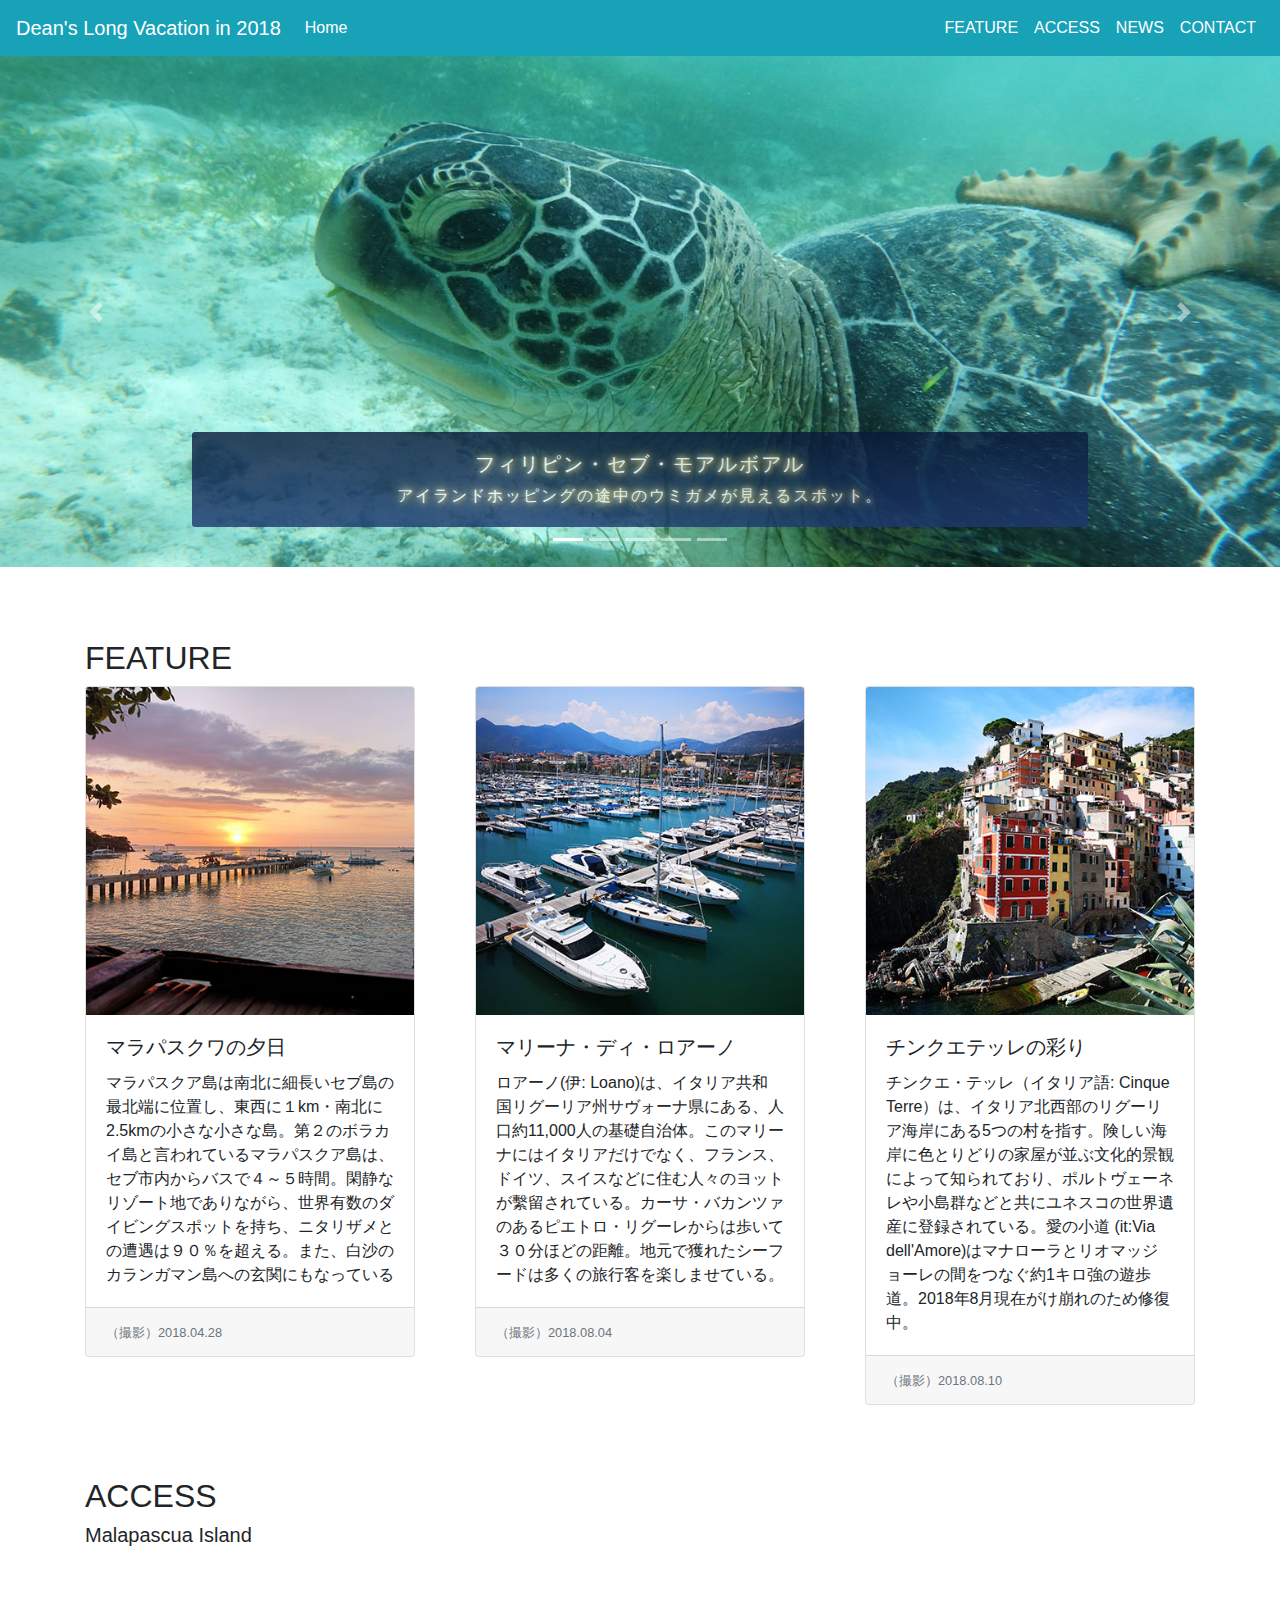
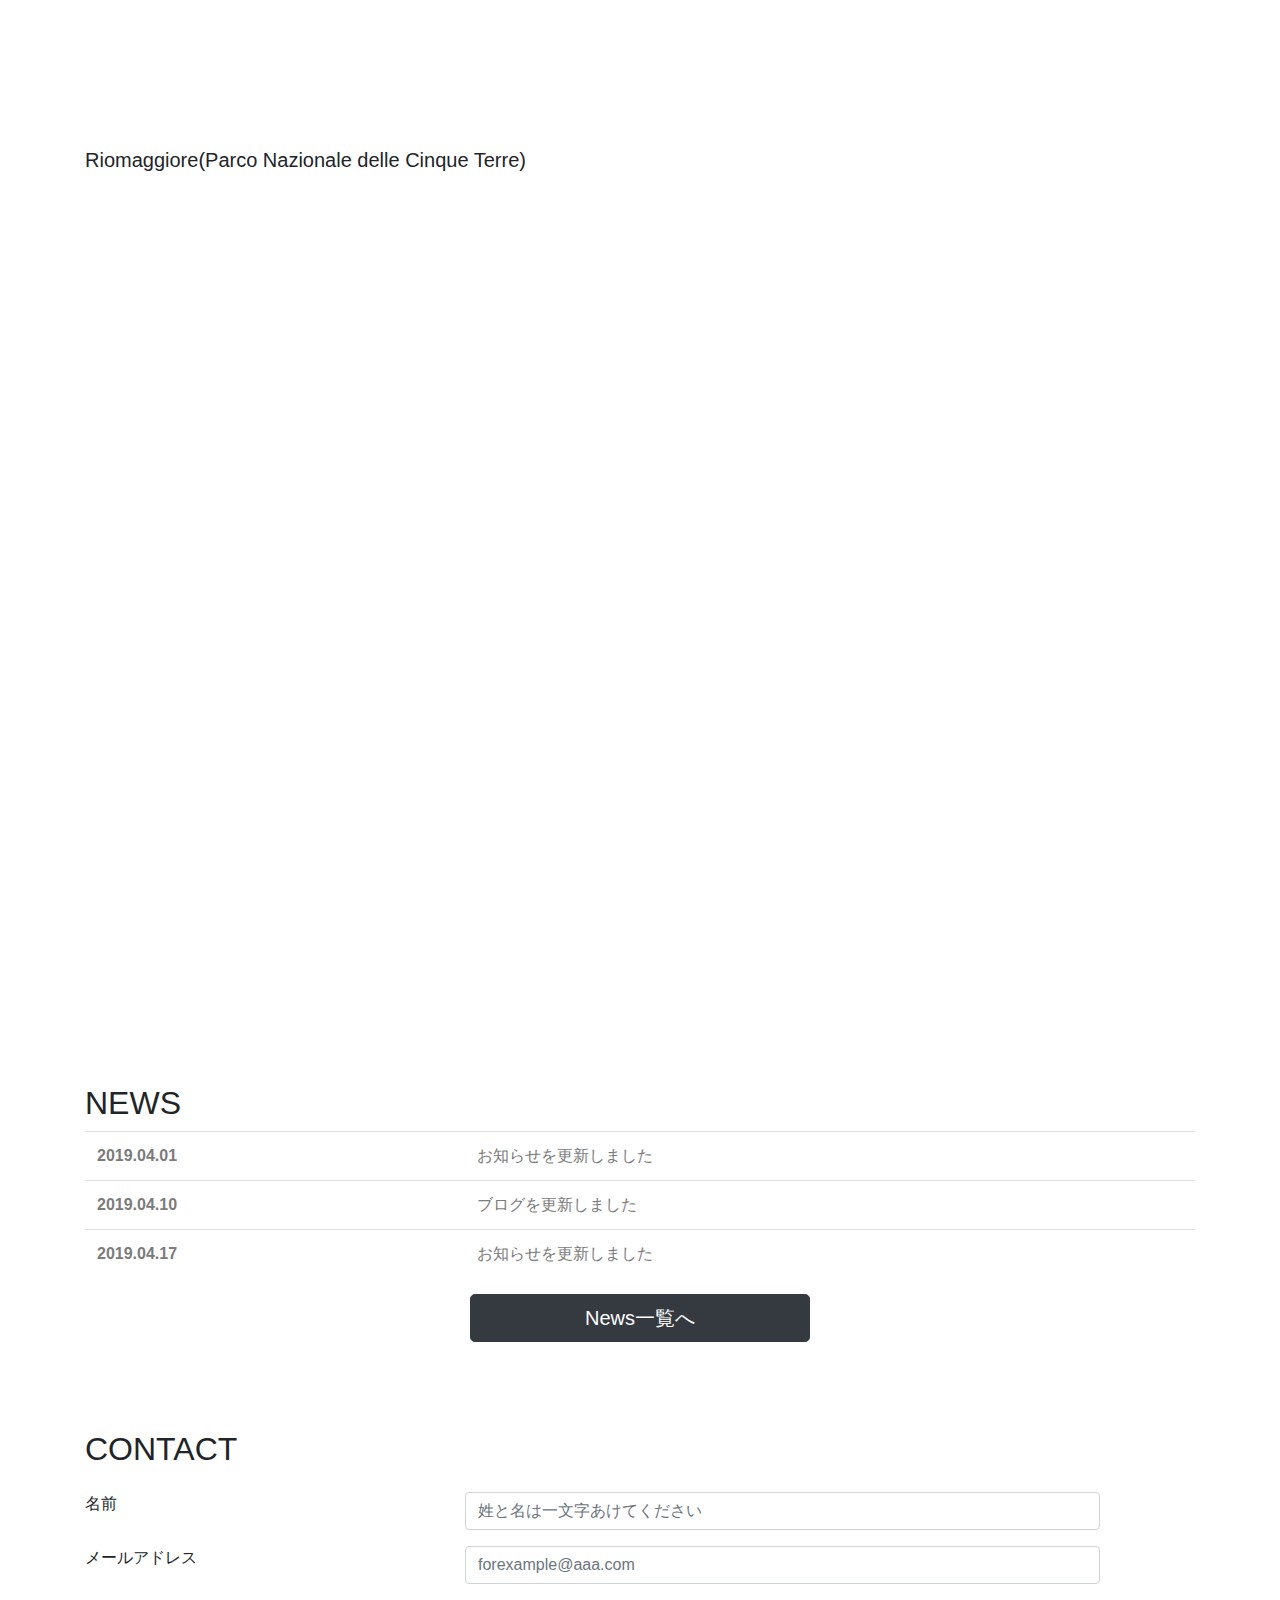
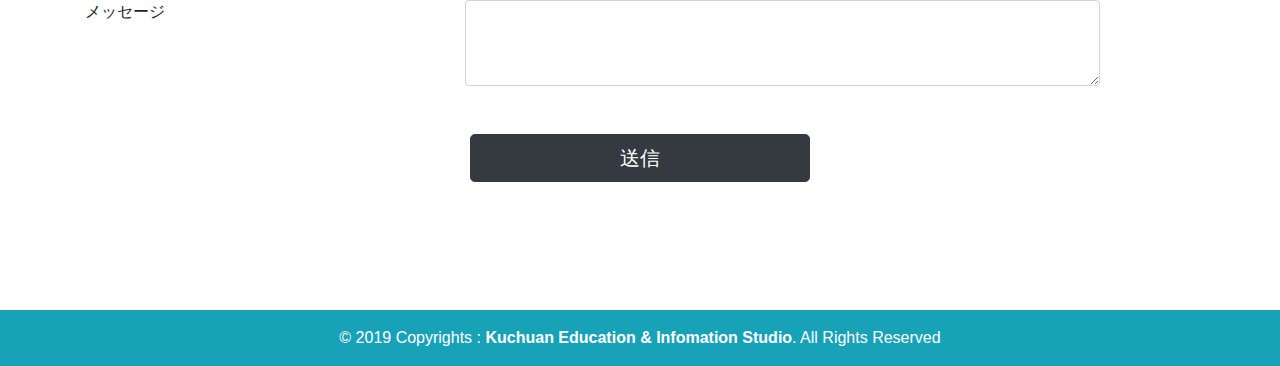
==== index.html @ f68d1a83 "no message" ====
<!doctype html>
<html lang="ja">
  <head>
    <!-- Required meta tags -->
    <meta charset="utf-8">
    <meta name="viewport" content="width=device-width, initial-scale=1, shrink-to-fit=no">

    <!-- Bootstrap CSS -->
    <link rel="stylesheet" href="https://stackpath.bootstrapcdn.com/bootstrap/4.3.1/css/bootstrap.min.css" integrity="sha384-ggOyR0iXCbMQv3Xipma34MD+dH/1fQ784/j6cY/iJTQUOhcWr7x9JvoRxT2MZw1T" crossorigin="anonymous">

    <link rel="stylesheet" type="text/css" href="css/style.css">


    <title>Dean's practice</title>

  </head>

  <body>


  <body style="padding-top:3.5rem;"><!-- 画像を小さくした時の上部が見切れないようないする -->

<!-- ヘッダーがはいります -->
<div id="header">
<!-- </div>
<div id="content">
    <a href="#link01">なんとか</a>
    <div name="link01" id="link01">かんとか</div> -->

  <nav class="navbar navbar-expand-lg navbar-light bg-info fixed-top">
  <a class="navbar-brand text-white" href="#">Dean's Long Vacation in 2018</a>
  <button class="navbar-toggler" type="button" data-toggle="collapse" data-target="#navbarSupportedContent" aria-controls="navbarSupportedContent" aria-expanded="false" aria-label="Toggle navigation">
    <span class="navbar-toggler-icon"></span>
  </button>

  <div class="collapse navbar-collapse" id="navbarSupportedContent">
    <!-- メニューを二つに分けて左寄せにした(mr-auto) -->
    <ul class="navbar-nav mr-auto ">
      <li class="nav-item active">
        <a class="nav-link  text-white" href="#">Home<!-- <span class="sr-only">(current)</span> --></a>
      </li>
    </ul>
    <!-- メニューを二つに分けて右寄せした(mr-left-auto) -->
    <ul class="navbar-nav mr-left-auto">
      <li class="nav-item ">
        <a class="nav-link  text-white" href="#feature">FEATURE</a>
      </li>
      <li class="nav-item">
        <a class="nav-link text-white" href="#access">ACCESS</a>
      </li>
      <li class="nav-item">
        <a class="nav-link text-white" href="#news">NEWS</a>
      </li>
      <!-- <li class="nav-item dropdown">
        <a class="nav-link dropdown-toggle" href="#" id="navbarDropdown" role="button" data-toggle="dropdown" aria-haspopup="true" aria-expanded="false">NEWS
        </a>
        <div class="dropdown-menu" aria-labelledby="navbarDropdown">
          <a class="dropdown-item" href="#">Action</a>
          <a class="dropdown-item" href="#">Another action</a>
          <div class="dropdown-divider"></div>
          <a class="dropdown-item" href="#">Something else here</a>
        </div>
      </li> -->
      <li class="nav-item">
        <a class="nav-link text-white" href="#contact">CONTACT</a>
      </li>
    </ul>
  </div>
</nav>
</div>
<!-- end of header-->

<!-- carousel -->
<div id="carouselExampleIndicators" class="carousel slide" data-ride="carousel">
  <ol class="carousel-indicators">
    <li data-target="#carouselExampleIndicators" data-slide-to="0" class="active"></li>
    <li data-target="#carouselExampleIndicators" data-slide-to="1"></li>
    <li data-target="#carouselExampleIndicators" data-slide-to="2"></li>
    <li data-target="#carouselExampleIndicators" data-slide-to="3"></li>
    <li data-target="#carouselExampleIndicators" data-slide-to="4"></li>
  </ol>
  <div class="carousel-inner">
          <div class="carousel-item active">
            <img class="d-block w-100" src="img/01totle.jpg" alt="ウミガメ">
            <div class="carousel-caption d-none d-md-block">
              <div class="glow_banner">
                <span class="catch">
                  <h5>フィリピン・セブ・モアルボアル</h5>
                  <p>アイランドホッピングの途中のウミガメが見えるスポット。</p>
                </span>
              </div>
            </div><!-- /.carousel-caption -->
          </div><!-- /.carousel-item -->
<!--       <svg class="bd-placeholder-img bd-placeholder-img-lg d-block w-100" width="800" height="400" xmlns="http://www.w3.org/2000/svg" preserveAspectRatio="xMidYMid slice" focusable="false" role="img" aria-label="Placeholder: First slide"><title>Placeholder</title><rect width="100%" height="100%" fill="#777"/><text x="50%" y="50%" fill="#555" dy=".3em">First slide</text></svg> -->
          <div class="carousel-item">
            <img class="d-block w-100 " src="img/02hana.jpg" alt="四季彩の丘">
            <div class="carousel-caption d-none d-md-block">
              <div class=glow_banner>
                <span class="catch">
                  <h5>日本・北海道・富良野</h5>
                  <p>ここ四季彩の丘は、春から秋にかけて四季折々の花が植えられている</p>
                </span>
              </div>
            </div><!-- /.carousel-caption -->
          </div><!-- /.carousel-item -->
<!--       <svg class="bd-placeholder-img bd-placeholder-img-lg d-block w-100" width="800" height="400" xmlns="http://www.w3.org/2000/svg" preserveAspectRatio="xMidYMid slice" focusable="false" role="img" aria-label="Placeholder: Second slide"><title>Placeholder</title><rect width="100%" height="100%" fill="#666"/><text x="50%" y="50%" fill="#444" dy=".3em">Second slide</text></svg> -->
          <div class="carousel-item">
            <img class="d-block w-100" src="img/03itary.jpg" alt="チンクエテッレ">
            <div class="carousel-caption d-none d-md-block">
              <div class="glow_banner">
                <span class="catch">
                  <h5>イタリア・チンクエテッレ</h5>
                  <p>ジェノバから特急で約２時間。イタリア国内からの観光客が多い</p>
                </span>
              </div>
            </div><!-- /.carousel-caption -->
          </div><!-- /.carousel-item -->
<!--       <svg class="bd-placeholder-img bd-placeholder-img-lg d-block w-100" width="800" height="400" xmlns="http://www.w3.org/2000/svg" preserveAspectRatio="xMidYMid slice" focusable="false" role="img" aria-label="Placeholder: Third slide"><title>Placeholder</title><rect width="100%" height="100%" fill="#555"/><text x="50%" y="50%" fill="#333" dy=".3em">Third slide</text></svg> -->
          <div class="carousel-item">
            <img class="d-block w-100" src="img/04pisa.jpg" alt="ピサ">
            <div class="carousel-caption d-none d-md-block">
              <div class="glow_banner">
                <span class="catch">
                  <h5>イタリア・ピサ</h5>
                  <p>ピサはイタリアのトスカーナ州にある都市。象徴的な存在であるピサの斜塔は高さ 56 m</p>
                </span>
              </div>
            </div><!-- /.carousel-caption -->
          </div><!-- /.carousel-item -->
          <div class="carousel-item">
            <img class="d-block w-100" src="img/05mac.jpg" alt="ピサ">
            <div class="carousel-caption d-none d-md-block">
              <div class="glow_banner">
                <span class="catch">
                  <h5>日本・北海道・美瑛</h5>
                  <p>「青い池」、Macの壁紙にも使われた“コバルトブルーの絶景”</p>
                </span>
              </div>
            </div><!-- /.carousel-caption -->
          </div><!-- /.carousel-item -->
  </div>

  <a class="carousel-control-prev" href="#carouselExampleIndicators" role="button" data-slide="prev">
    <span class="carousel-control-prev-icon" aria-hidden="true"></span>
    <span class="sr-only">Previous</span>
  </a>
  <a class="carousel-control-next" href="#carouselExampleIndicators" role="button" data-slide="next">
    <span class="carousel-control-next-icon" aria-hidden="true"></span>
    <span class="sr-only">Next</span>
  </a>

</div>
<!-- end of carousel -->


<!-- feature -->

<a id="feature" class="mb-3">　</a>
<div class="container">
		<h2 class="pt-5">FEATURE</h2>

            <div class="card-deck">
              <div class="row">
                <div class="col-sm-6 col-md-4">
                      <div class="card">
                        <img class="card-img-top" src="img/card01.jpg" alt="カード1の画像">
                        <div class="card-body">
                          <h5 class="card-title">マラパスクワの夕日</h5>
                          <p class="card-text">マラパスクア島は南北に細長いセブ島の最北端に位置し、東西に１km・南北に2.5kmの小さな小さな島。第２のボラカイ島と言われているマラパスクア島は、セブ市内からバスで４～５時間。閑静なリゾート地でありながら、世界有数のダイビングスポットを持ち、ニタリザメとの遭遇は９０％を超える。また、白沙のカランガマン島への玄関にもなっている</p>
                        </div>
                        <div class="card-footer">
                          <small class="text-muted">（撮影）2018.04.28</small>
                        </div>
                      </div>
                </div>
                <div class="col-sm-6 col-md-4">
                      <div class="card">
                        <img class="card-img-top" src="img/card02.jpg" alt="カード2の画像">
                        <div class="card-body">
                          <h5 class="card-title">マリーナ・ディ・ロアーノ</h5>
                          <p class="card-text">ロアーノ(伊: Loano)は、イタリア共和国リグーリア州サヴォーナ県にある、人口約11,000人の基礎自治体。このマリーナにはイタリアだけでなく、フランス、ドイツ、スイスなどに住む人々のヨットが繫留されている。カーサ・バカンツァのあるピエトロ・リグーレからは歩いて３０分ほどの距離。地元で獲れたシーフードは多くの旅行客を楽しませている。</p>
                        </div>
                        <div class="card-footer">
                          <small class="text-muted">（撮影）2018.08.04</small>
                        </div>
                      </div>
                </div>

                <div class="col-sm-6 col-md-4">
                      <div class="card">
                        <img class="card-img-top" src="img/card03.jpg" alt="カード3の画像">
                        <div class="card-body">
                          <h5 class="card-title">チンクエテッレの彩り</h5>
                          <p class="card-text">チンクエ・テッレ（イタリア語: Cinque Terre）は、イタリア北西部のリグーリア海岸にある5つの村を指す。険しい海岸に色とりどりの家屋が並ぶ文化的景観によって知られており、ポルトヴェーネレや小島群などと共にユネスコの世界遺産に登録されている。愛の小道  (it:Via dell'Amore)はマナローラとリオマッジョーレの間をつなぐ約1キロ強の遊歩道。2018年8月現在がけ崩れのため修復中。</p>
                        </div>
                        <div class="card-footer">
                          <small class="text-muted">（撮影）2018.08.10</small>
                        </div>
                      </div>
                </div>
            </div>
          </div>

</div>



<!-- end of Feature -->


<!-- Access -->
<a id="access">　</a>
<div class="container">
    <h2 class="pt-5">ACCESS</h2>
    <h5>Malapascua Island</h5>
    <div class="iframe-content">
        <iframe src="https://www.google.com/maps/embed?pb=!1m18!1m12!1m3!1d6033.217825498622!2d124.11143008202828!3d11.33047723291857!2m3!1f0!2f0!3f0!3m2!1i1024!2i768!4f13.1!3m3!1m2!1s0x33a7de5aa7a2f22f%3A0xff09eb4357ae5981!2sFrench+Kiss+Divers!5e0!3m2!1sja!2sph!4v1555734623719!5m2!1sja!2sph" width="600" height="450" frameborder="0" style="border:0" allowfullscreen></iframe>
    </div>
    <h5 class="pt-5">Marina di Roano</h5>
    <div class="iframe-content">
        <iframe src="https://www.google.com/maps/embed?pb=!1m18!1m12!1m3!1d2863.680640417065!2d8.262774315346142!3d44.131208979107754!2m3!1f0!2f0!3f0!3m2!1i1024!2i768!4f13.1!3m3!1m2!1s0x12d2f6532b6afc73%3A0x23b8c30b1ff6c2ff!2sMarina+di+Loano!5e0!3m2!1sja!2sph!4v1555545182574!5m2!1sja!2sph" width="400" height="300" frameborder="0" style="border:0" allowfullscreen></iframe>
    </div>
    <h5 class="pt-5">Riomaggiore(Parco Nazionale delle Cinque Terre)</h5>
    <div class="iframe-content">
       <iframe src="https://www.google.com/maps/embed?pb=!1m18!1m12!1m3!1d1466945.8699844186!2d8.618997547905652!3d44.10133730413606!2m3!1f0!2f0!3f0!3m2!1i1024!2i768!4f13.1!3m3!1m2!1s0x12d4fa8971ac8b07%3A0x119e0fb487f86580!2z44Kk44K_44Oq44KiIOOAkjE5MDE3IOODqeODu-OCueODmuODhOOCo-OCoiDjg6rjgqrjg57jg4Pjgrjjg6fjg7zjg6w!5e0!3m2!1sja!2sph!4v1555735129145!5m2!1sja!2sph" width="600" height="450" frameborder="0" style="border:0" allowfullscreen></iframe>
    </div>

<!-- end of access -->

<!-- News -->
  <a id="news">　</a>
    <h2 id="News" class="pt-5">NEWS</h2>

  <table class="table">
    <today>
        <tr>
            <th>2019.04.01</th>
            <td>お知らせを更新しました</td>
        </tr>
        <tr>
            <th>2019.04.10</th>
            <td>ブログを更新しました</td>
        </tr>
        <tr>
            <th>2019.04.17</th>
            <td>お知らせを更新しました</td>
        </tr>
    </tbody>
  </table>
    <div class="col-offset-xs-5 col-xs-3 col-offset-5 col-md-6 offset-md-3 col-sm-8 offset-sm-2 offset-lg-4 col-lg-4">
      <button type="submit" class="btn btn-lg btn-dark btn-block">News一覧へ</button>
    </div>
<!-- end of news -->
</div><!-- 全体のコンテンツの終了 -->

<!-- contact -->
<div class="container py-3">
  <a id="contact" >　</a>
      <h2 class="pt-5">CONTACT</h2>
  
          <form class="form-horizontal pt-3">
            <div class="row">
              <label for="inputName" class="col-sm-4 control-label">名前</label>
              <div class="col-ofset-1 col-lg-7">
                <input type="text" class="form-control" id="inputName" placeholder="姓と名は一文字あけてください">
              </div>
            </div>
            <div class="row pt-3 .rounded-lg">
              <label for="inputEmail" class="col-sm-4 control-label">メールアドレス</label>
              <div class="col-ofset-1 col-lg-7">
                <input type="email" class="form-control" id="inputEmail" placeholder="forexample@aaa.com">
              </div>
            </div>
            <div class="row pt-3 .rounded-lg">
              <label for="exampleFormControlTextarea1" class="col-sm-4 control-label" >メッセージ</label>
                <div class="col-ofset-1 col-lg-7">
                  <textarea type="text" class="form-control id="exampleFormControlTextarea1 rows="3"></textarea>
                </div>
            </div>
            <div class="form-group pt-5">
              <div class="col-offset-xs-5 col-xs-3 col-offset-5 col-md-6 offset-md-3 col-sm-8 offset-sm-2 offset-lg-4 col-lg-4">
                <button type="submit" class="btn btn-lg btn-dark btn-block">送信</button>
              </div>
            </div>
          </form>
</div>
<!-- end of contact -->

<!-- foooter -->
    <!-- Footer Elements -->
    <div class="container py-3">
    <i class="fas fa-camera-retro">
      <!-- Social buttons -->
      <ul class="list-unstyled list-inline text-center">
        <li class="list-inline-item">
          <a class="btn-floating btn-fb mx-1">
            <i class="fab fa-facebook-f"> </i>
          </a>
        </li>
        <li class="list-inline-item">
          <a class="btn-floating btn-tw mx-1">
            <i class="fab fa-twitter"> </i>
          </a>
        </li>
        <li class="list-inline-item">
          <a class="btn-floating btn-gplus mx-1">
            <i class="fab fa-google-plus-g"> </i>
          </a>
        </li>
        <li class="list-inline-item">
          <a class="btn-floating btn-li mx-1">
            <i class="fab fa-linkedin-in"> </i>
          </a>
        </li>
        <li class="list-inline-item">
          <a class="btn-floating btn-dribbble mx-1">
            <i class="fab fa-dribbble"> </i>
          </a>
        </li>
      </ul>
    </i>
      <!-- Social buttons -->
    </div>

<!-- Footer Elements -->
<footer class="page-footer font-small blue bg-indigo pt-4">
    <!-- Copyright -->
    <div class="footer-copyright text-center py-3  bg-info text-white">&copy; 2019 Copyrights : <a class="footer-copyright-link text-white" href="http://kuchuan.jp/"><strong>Kuchuan Education &amp; Infomation Studio</strong>. All Rights Reserved</a></div>
    <!-- Copyright -->
</footer>
<!-- end of footer -->

    <!-- Optional JavaScript -->
    <!-- jQuery first, then Popper.js, then Bootstrap JS -->
    <script src="https://code.jquery.com/jquery-3.3.1.slim.min.js" integrity="sha384-q8i/X+965DzO0rT7abK41JStQIAqVgRVzpbzo5smXKp4YfRvH+8abtTE1Pi6jizo" crossorigin="anonymous"></script>
    <script src="https://cdnjs.cloudflare.com/ajax/libs/popper.js/1.14.7/umd/popper.min.js" integrity="sha384-UO2eT0CpHqdSJQ6hJty5KVphtPhzWj9WO1clHTMGa3JDZwrnQq4sF86dIHNDz0W1" crossorigin="anonymous"></script>
    <script src="js/popper.min.js"></script>
    <script src="https://stackpath.bootstrapcdn.com/bootstrap/4.3.1/js/bootstrap.min.js" integrity="sha384-JjSmVgyd0p3pXB1rRibZUAYoIIy6OrQ6VrjIEaFf/nJGzIxFDsf4x0xIM+B07jRM" crossorigin="anonymous"></script>

    <!-- ＃リンクのスムーズスクロール   うまく作動しない-->
    <script src="http://code.jquery.com/jquery-3.1.0.min.js"></script>
     <script>
        $(function(){
            $('a[href^=#]'+'a:not(".carousel-control")').click(function(){
                var speed = 500;
                var href= $(this).attr("href");
                var target = $(href == "#" || href == "" ? 'html' : href);
                var position = target.offset().top;
                $("html, body").animate({scrollTop:position}, speed, "swing");
                return false;
            });
        });
      </script>
</body>
</html>
---- css/style.css ----
.iframe-content {
   position: relative;
 width: 100%;
    padding: 75% 0 0 0;
}
.iframe-content iframe {
    position: absolute;
 top: 0;
 left: 0;
    width: 100%;
    height: 100%;
}
#nav {
    width: 100%;
    min-width: 960px;
   height: 3.5rem;
  position: fixed;
    left:0;
 top:0;
  z-index: 10;
}
#content{
  padding-top: 100px;
}
#link01 {
   margin-top:-100px;
  padding-top:100px;
}

.glow_banner {
	opacity: 0.8;
  background: #1e3971;
  background: -moz-linear-gradient(top, #091938, #1e3971);
  background: -webkit-gradient(linear,
    left top,
    left bottom,
    from(#091938),
    to(#1e3971));
  border-radius: 3px;
  color: #fff;
  font-size: 36px;
  font-family:"Haruhi Gakuen", sans-serif;
  height: 95px;
  letter-spacing: 2px;
  margin: 0 auto;
  padding: 10px;
  text-shadow: 0 0 15px #ffdd65, 0 0 10px #ffdd65,0 0 5px #fff;
  width: 100%;
}

.glow_banner .catch {
  display: block;
  font-size: 16px;
  margin-top: 10px;
  padding: 0 0 10px 0;
}

.table {
  width: 100%;
  margin-bottom: $spacer;
  color: #7b7b7b;
  background-color: $table-bg; // Reset for nesting within parents with `background-color`.

  th,
  td {
    padding: $table-cell-padding;
    vertical-align: top;
    border-top: $table-border-width solid $table-border-color;
  }

  thead th {
    vertical-align: bottom;
    border-bottom: (2 * $table-border-width) solid $table-border-color;
  }

  tbody + tbody {
    border-top: (2 * $table-border-width) solid $table-border-color;
  }
}
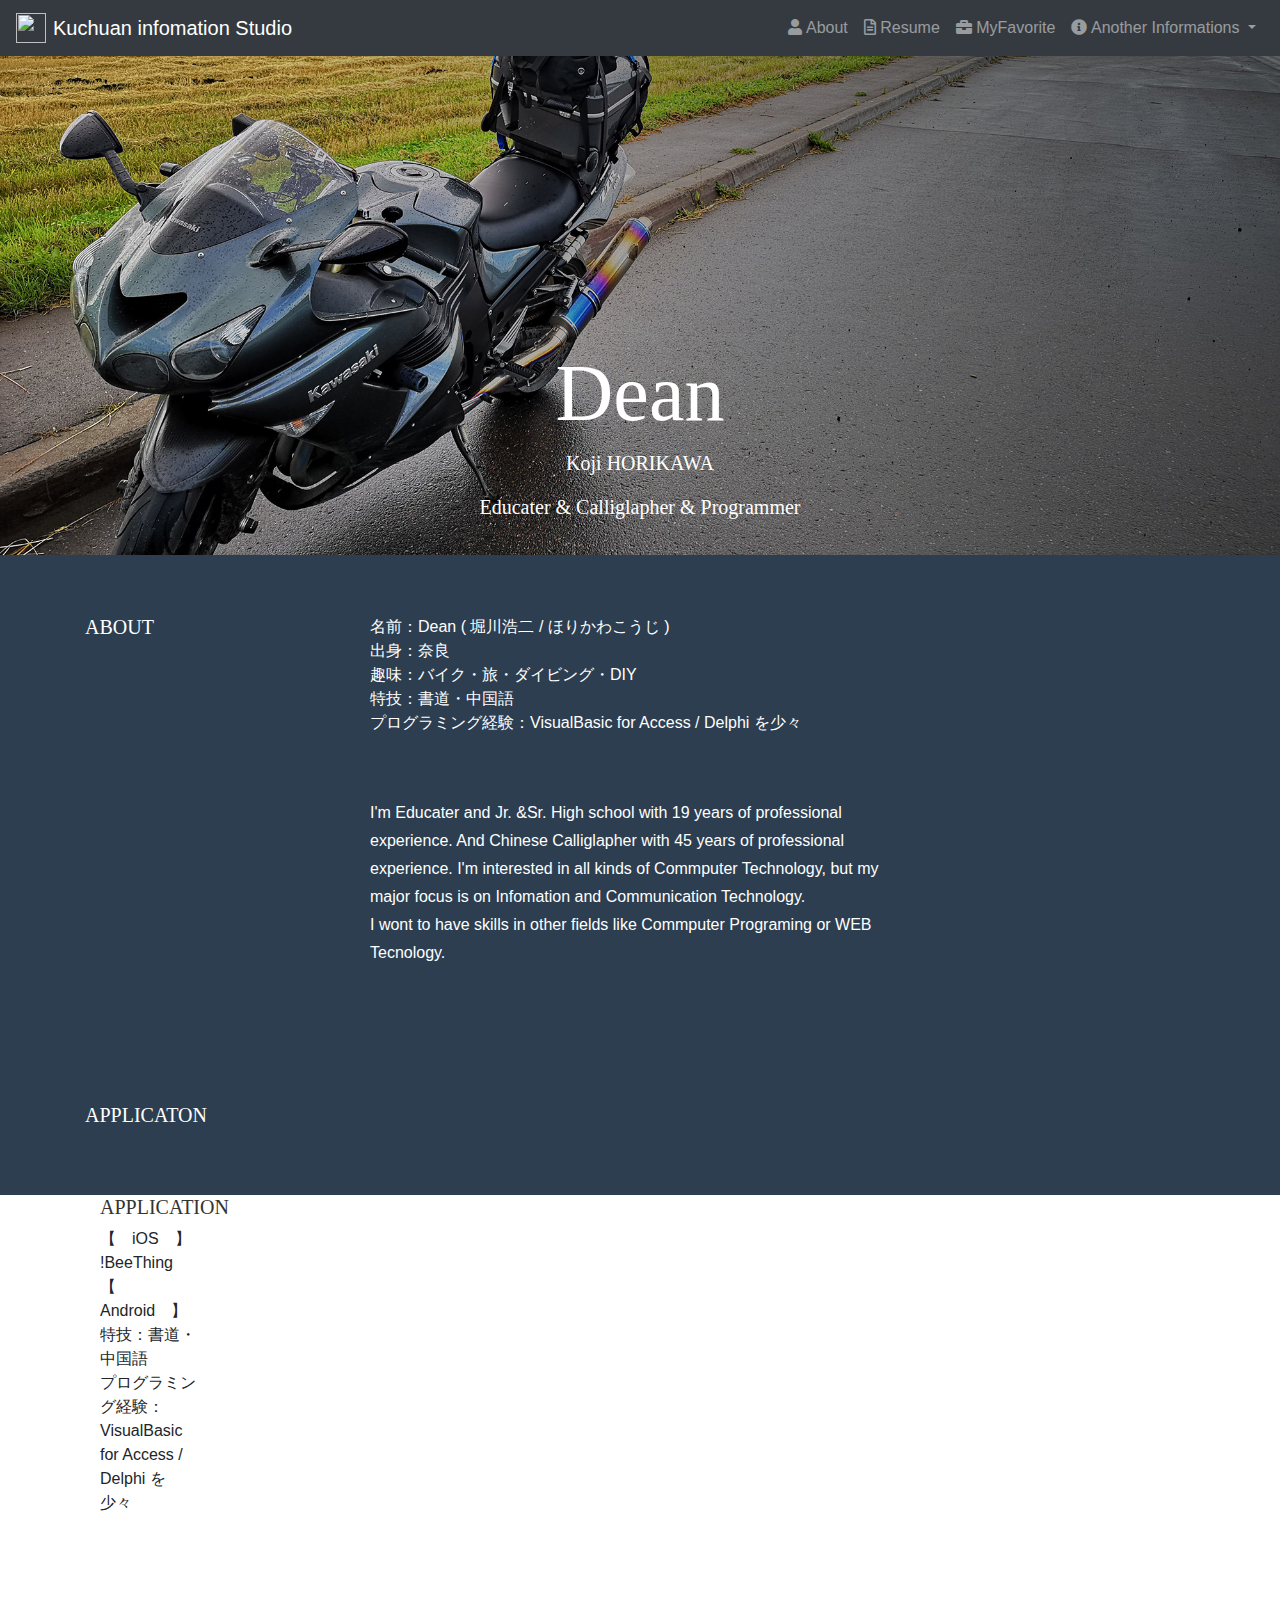
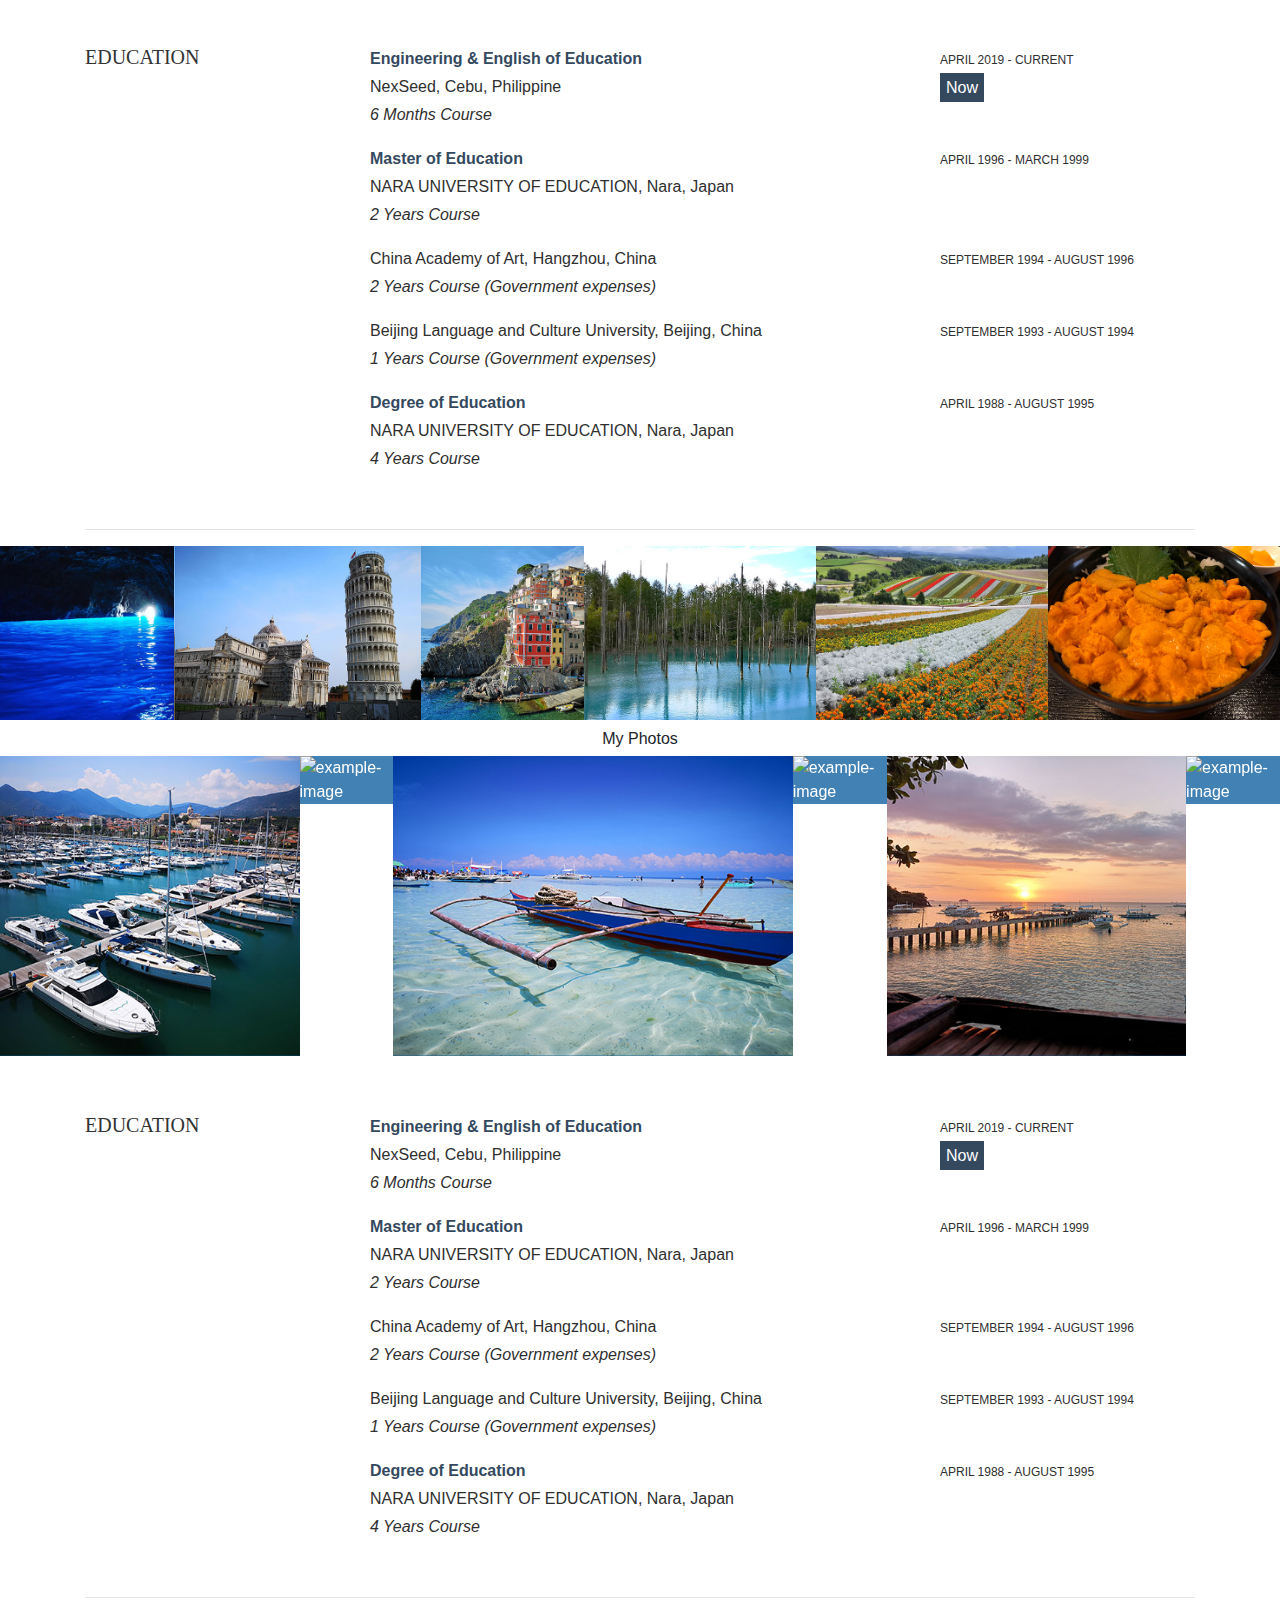
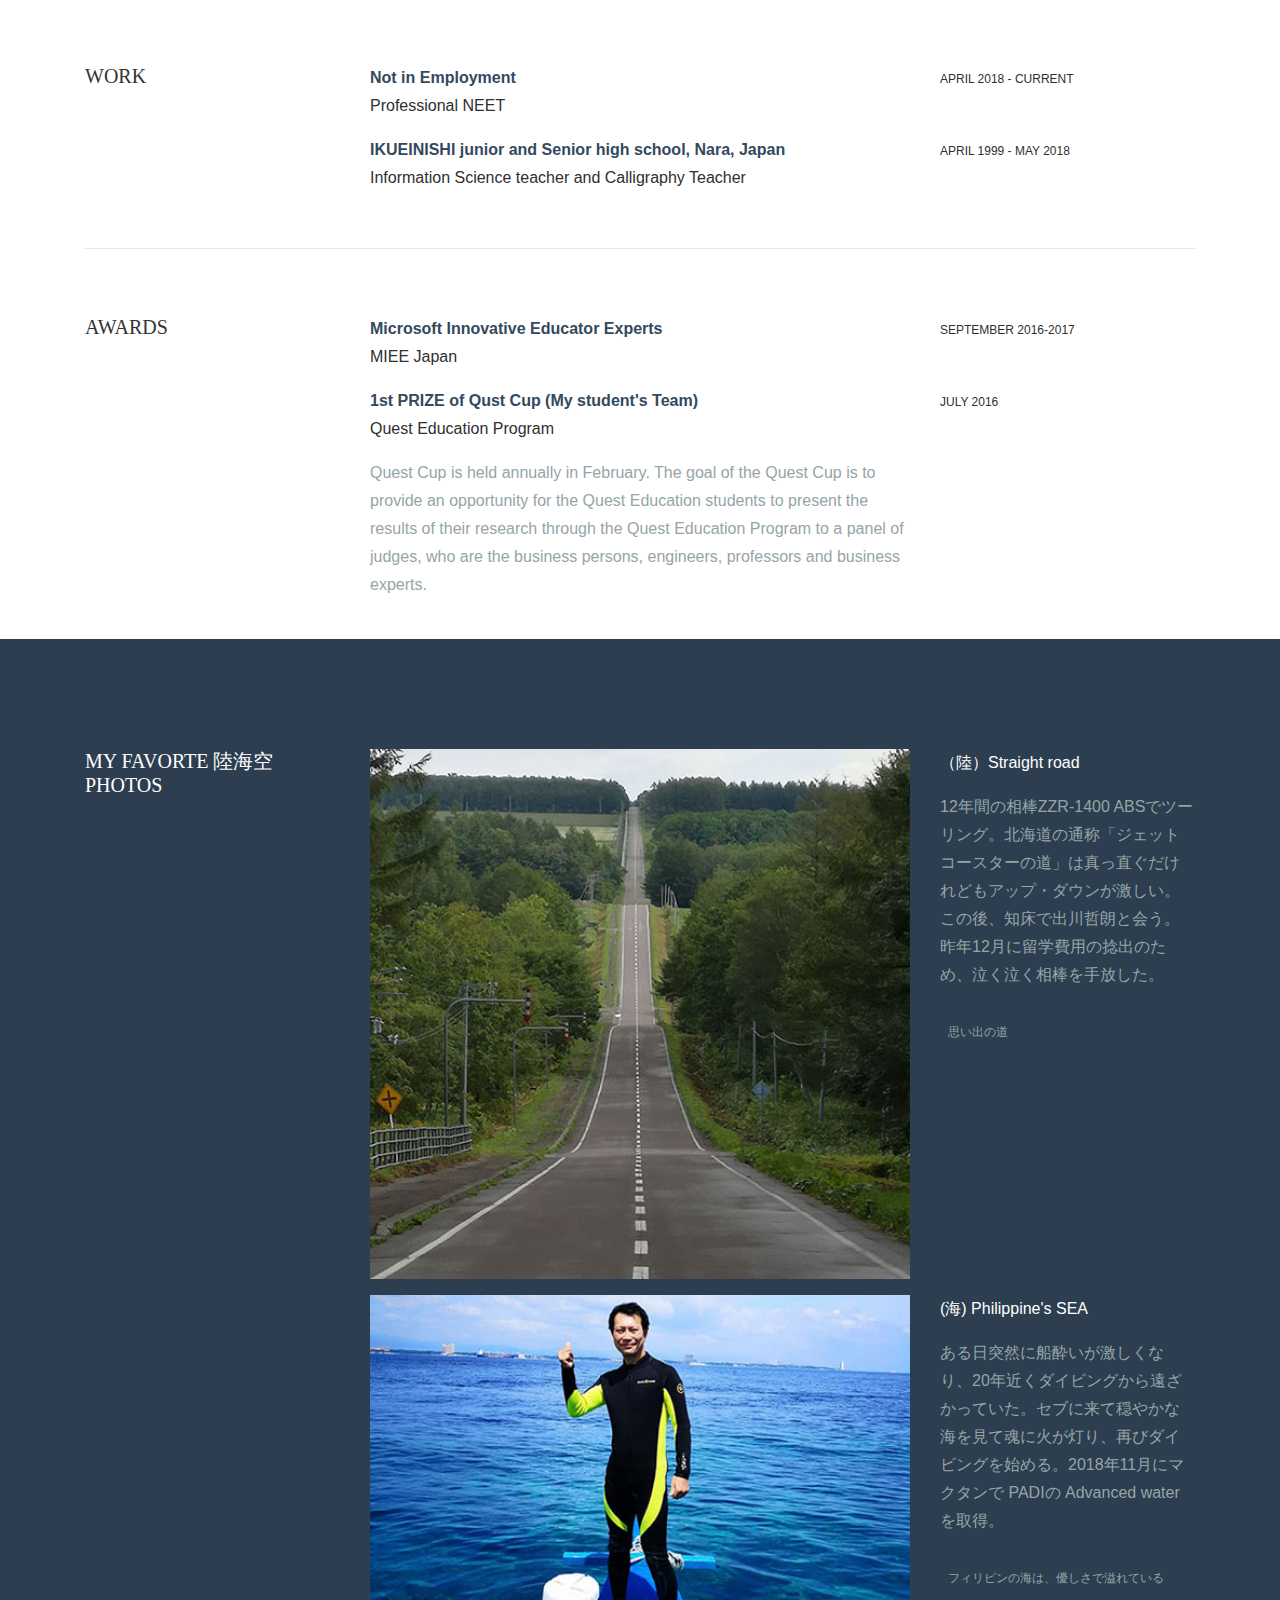
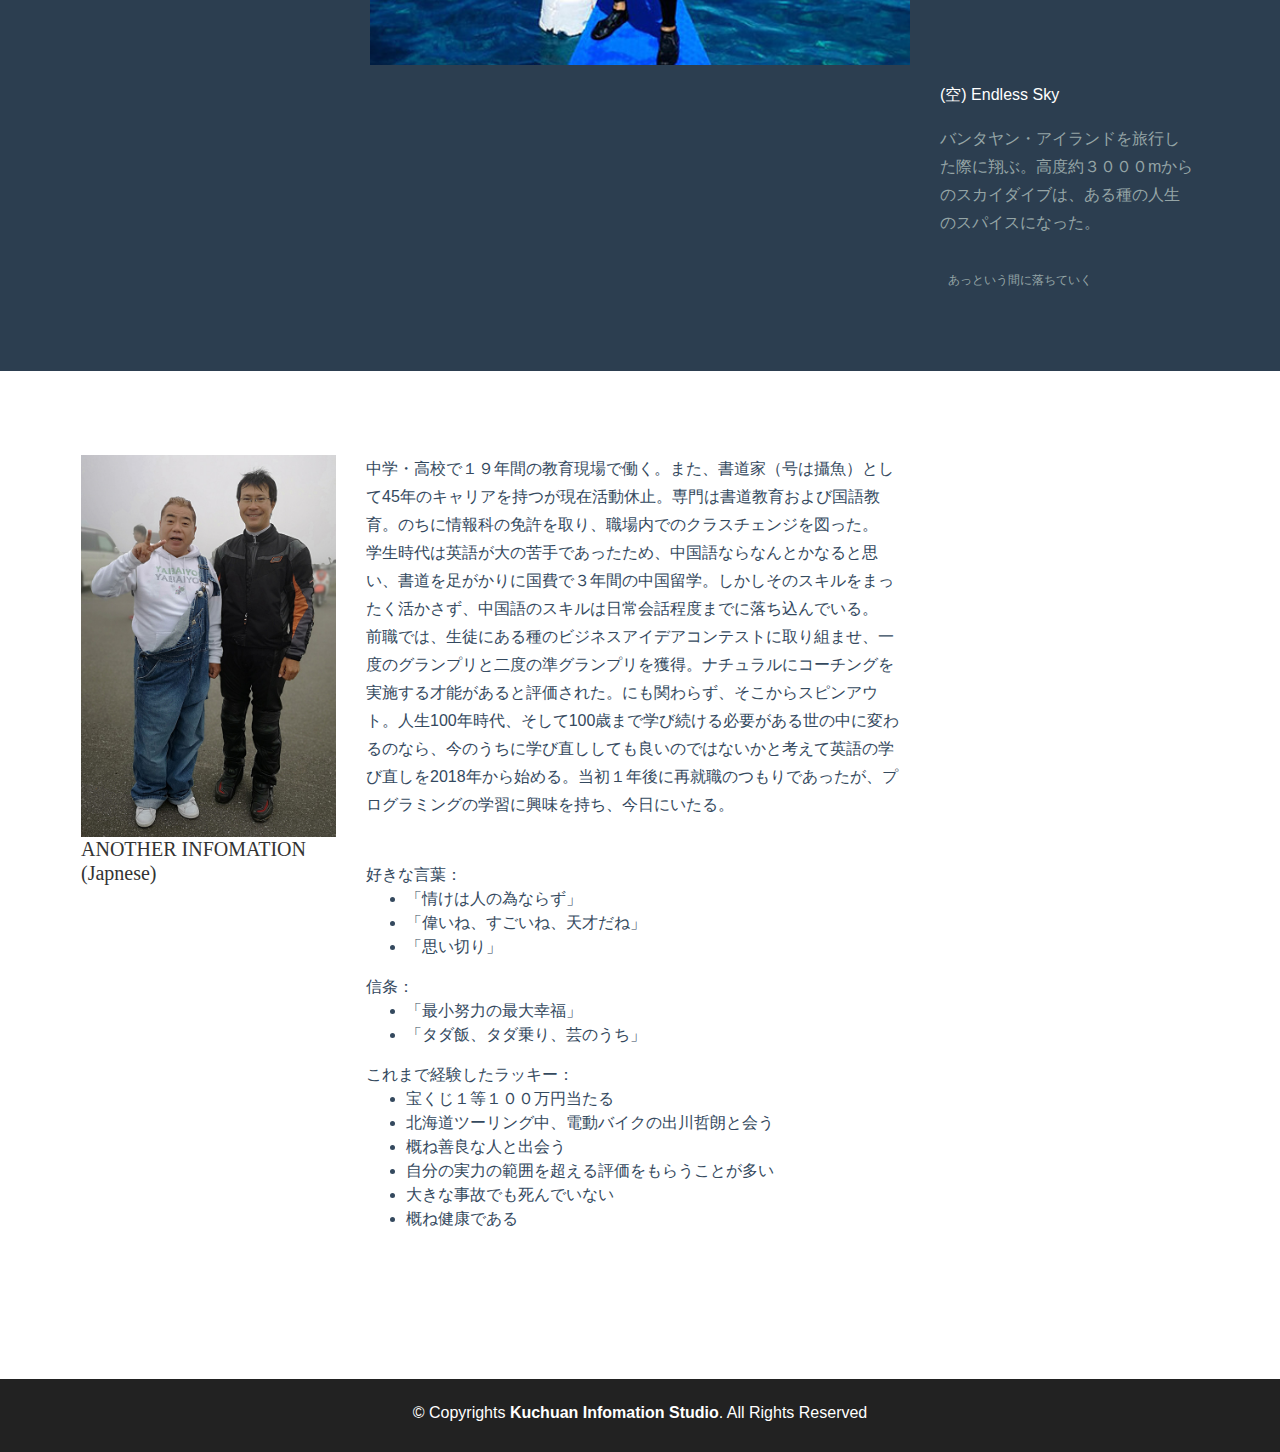
==== commit 86c93a8d: "サポートサイト立ち上げ" ====
--- a/index.html
+++ b/index.html
@@ -1,355 +1,706 @@
-<!doctype html>
+<!DOCTYPE html>
 <html lang="ja">
-  <head>
+<head>
+	<meta charset="UTF-8">
+	<title>Kuchuan InformationStudio</title>
+
+	<link rel="shortcut icon" href="favicon.ico"/>
+	<link rel="stylesheet" href="css/style.css">
     <!-- Required meta tags -->
-    <meta charset="utf-8">
     <meta name="viewport" content="width=device-width, initial-scale=1, shrink-to-fit=no">
 
-    <!-- Bootstrap CSS -->
+	  <!-- Bootstrap CSS -->
     <link rel="stylesheet" href="https://stackpath.bootstrapcdn.com/bootstrap/4.3.1/css/bootstrap.min.css" integrity="sha384-ggOyR0iXCbMQv3Xipma34MD+dH/1fQ784/j6cY/iJTQUOhcWr7x9JvoRxT2MZw1T" crossorigin="anonymous">
-
-    <link rel="stylesheet" type="text/css" href="css/style.css">
-
-
-    <title>Dean's practice</title>
-
-  </head>
-
-  <body>
-
-
-  <body style="padding-top:3.5rem;"><!-- 画像を小さくした時の上部が見切れないようないする -->
-
-<!-- ヘッダーがはいります -->
-<div id="header">
-<!-- </div>
-<div id="content">
-    <a href="#link01">なんとか</a>
-    <div name="link01" id="link01">かんとか</div> -->
-
-  <nav class="navbar navbar-expand-lg navbar-light bg-info fixed-top">
-  <a class="navbar-brand text-white" href="#">Dean's Long Vacation in 2018</a>
-  <button class="navbar-toggler" type="button" data-toggle="collapse" data-target="#navbarSupportedContent" aria-controls="navbarSupportedContent" aria-expanded="false" aria-label="Toggle navigation">
-    <span class="navbar-toggler-icon"></span>
-  </button>
-
-  <div class="collapse navbar-collapse" id="navbarSupportedContent">
-    <!-- メニューを二つに分けて左寄せにした(mr-auto) -->
-    <ul class="navbar-nav mr-auto ">
-      <li class="nav-item active">
-        <a class="nav-link  text-white" href="#">Home<!-- <span class="sr-only">(current)</span> --></a>
-      </li>
-    </ul>
-    <!-- メニューを二つに分けて右寄せした(mr-left-auto) -->
-    <ul class="navbar-nav mr-left-auto">
-      <li class="nav-item ">
-        <a class="nav-link  text-white" href="#feature">FEATURE</a>
-      </li>
-      <li class="nav-item">
-        <a class="nav-link text-white" href="#access">ACCESS</a>
-      </li>
-      <li class="nav-item">
-        <a class="nav-link text-white" href="#news">NEWS</a>
-      </li>
-      <!-- <li class="nav-item dropdown">
-        <a class="nav-link dropdown-toggle" href="#" id="navbarDropdown" role="button" data-toggle="dropdown" aria-haspopup="true" aria-expanded="false">NEWS
-        </a>
-        <div class="dropdown-menu" aria-labelledby="navbarDropdown">
-          <a class="dropdown-item" href="#">Action</a>
-          <a class="dropdown-item" href="#">Another action</a>
-          <div class="dropdown-divider"></div>
-          <a class="dropdown-item" href="#">Something else here</a>
-        </div>
-      </li> -->
-      <li class="nav-item">
-        <a class="nav-link text-white" href="#contact">CONTACT</a>
-      </li>
-    </ul>
+  	<script src="https://stackpath.bootstrapcdn.com/bootstrap/4.3.1/js/bootstrap.min.js" integrity="sha384-JjSmVgyd0p3pXB1rRibZUAYoIIy6OrQ6VrjIEaFf/nJGzIxFDsf4x0xIM+B07jRM" crossorigin="anonymous"></script>
+
+    <!-- font -->
+    <!-- Google Fonts -->
+    <link href="https://fonts.googleapis.com/css?family=Cutive+Mono">
+    <!-- reference your copy Font Awesome here (from our Kits or by hosting yourself) -->
+    <link href="https://use.fontawesome.com/releases/v5.9.0/css/all.css" rel="stylesheet">
+
+</head>
+
+<body>
+
+ <!--    <div class="emblem">George*Hastings*</div> -->
+
+<header>
+	<nav class="navbar navbar-expand-lg navbar-dark bg-dark fixed-top">
+		<a class="d-flex navbar-brand" href="#">
+	    <img src="favicon.ico" width="30" height="30" class="d-inline-block align-top" alt="" style="margin-right: 7px">
+	    Kuchuan infomation Studio
+	  </a>
+
+	  <button class="navbar-toggler" type="button" data-toggle="collapse" data-target="#navbarNav" aria-controls="navbarNav" aria-expanded="false" aria-label="Toggle navigation">
+	    <span class="navbar-toggler-icon"></span>
+	  </button>
+
+	  <div class="collapse navbar-collapse justify-content-end" id="navbarNav">
+	    <ul class="navbar-nav">
+			      <li class="nav-item"><a class="nav-link smothscroll" href="index.html#about" title="About"><i class="fas fa-user"></i> About </a></li>
+			      <li class="nav-item"><a class="nav-link smothscroll" href="index.html#resume" title="Resume"><i class="far fa-file-alt"></i> Resume </a></li>
+			      <li class="nav-item"><a class="nav-link smothscroll" href="index.html#MyFavorite" title="MyFavorite"><i class="fas fa-briefcase"></i> MyFavorite </a></li>
+
+			      <li class="nav-item dropdown">
+			        <a class="nav-link dropdown-toggle" href="#" id="navbarDropdownMenuLink" role="button" data-toggle="dropdown" aria-haspopup="true" aria-expanded="false"><i class="fas fa-info-circle"></i>
+			          Another Informations
+			        </a>
+			        <div class="dropdown-menu" aria-labelledby="navbarDropdownMenuLink">
+			          <a class="dropdown-item" href="#">Awards</a>
+			          <a class="dropdown-item" href="#">Skills</a>
+			          <a class="dropdown-item" href="#">My Favorte</a>
+			          <a class="dropdown-item" href="#">Pictures</a>
+			        </div>
+			      </li>
+	    </ul>
+	  </div>
+	</nav>
+
+
+
+
+
+  <div id="headerwrap">
+    <div class="container">
+      <div class="row centered">
+        <div class="col-lg-12">
+          <h1 style="margin-top: 150px">Dean</h1>
+          <h3 style="margin-top: 10px">Koji HORIKAWA</h3>
+          <h3 style="margin-top: 20px">Educater & Calliglapher & Programmer</h3>
+        </div>
+        <!--/.col-lg-12 -->
+      </div>
+      <!--/.row -->
+    </div>
+    <!--/.container -->
   </div>
-</nav>
-</div>
-<!-- end of header-->
-
-<!-- carousel -->
-<div id="carouselExampleIndicators" class="carousel slide" data-ride="carousel">
-  <ol class="carousel-indicators">
-    <li data-target="#carouselExampleIndicators" data-slide-to="0" class="active"></li>
-    <li data-target="#carouselExampleIndicators" data-slide-to="1"></li>
-    <li data-target="#carouselExampleIndicators" data-slide-to="2"></li>
-    <li data-target="#carouselExampleIndicators" data-slide-to="3"></li>
-    <li data-target="#carouselExampleIndicators" data-slide-to="4"></li>
-  </ol>
-  <div class="carousel-inner">
-          <div class="carousel-item active">
-            <img class="d-block w-100" src="img/01totle.jpg" alt="ウミガメ">
-            <div class="carousel-caption d-none d-md-block">
-              <div class="glow_banner">
-                <span class="catch">
-                  <h5>フィリピン・セブ・モアルボアル</h5>
-                  <p>アイランドホッピングの途中のウミガメが見えるスポット。</p>
-                </span>
+  <!--/.#headerwrap -->
+
+</header>
+
+
+<contens>
+
+  <section id="about" name="about">
+    <div id="intro">
+      <div class="container">
+        <div class="row">
+
+          <div class="col-lg-3 col-lg-offset-3">
+            <h5>ABOUT</h5>
+          </div>
+
+              <div class="col-lg-6">
+                <t>名前：Dean ( 堀川浩二 / ほりかわこうじ )</t>
+                <br>
+                <t>出身：奈良</t>
+                <br>
+                <t>趣味：バイク・旅・ダイビング・DIY</t>
+                <br>
+                <t>特技：書道・中国語</t>
+                <br>
+                <t>プログラミング経験：VisualBasic for Access / Delphi を少々</t>
+                <br><br>
+
+                <ul>
+                </ul>
+                  <br>
+                <p>I'm Educater and Jr. &amp;Sr. High school with 19 years of professional experience. And Chinese Calliglapher with 45 years of professional experience. I'm interested in all kinds of Commputer Technology, but my major focus is on Infomation and Communication Technology.<br>
+                I wont to have skills in other fields like Commputer Programing or WEB Tecnology.
+                </p>
               </div>
-            </div><!-- /.carousel-caption -->
-          </div><!-- /.carousel-item -->
-<!--       <svg class="bd-placeholder-img bd-placeholder-img-lg d-block w-100" width="800" height="400" xmlns="http://www.w3.org/2000/svg" preserveAspectRatio="xMidYMid slice" focusable="false" role="img" aria-label="Placeholder: First slide"><title>Placeholder</title><rect width="100%" height="100%" fill="#777"/><text x="50%" y="50%" fill="#555" dy=".3em">First slide</text></svg> -->
-          <div class="carousel-item">
-            <img class="d-block w-100 " src="img/02hana.jpg" alt="四季彩の丘">
-            <div class="carousel-caption d-none d-md-block">
-              <div class=glow_banner>
-                <span class="catch">
-                  <h5>日本・北海道・富良野</h5>
-                  <p>ここ四季彩の丘は、春から秋にかけて四季折々の花が植えられている</p>
-                </span>
+
+              <div class="col-lg-3">
+            <p><a href="../Dean/index.html#"><i class="icon-file"></i></a>
+            </p>
+          </div>
+
+        </div>
+        <!--/.row -->
+      </div>
+      <!--/.container -->
+    </div>
+    <!--/ #intro -->
+  </section>
+
+  <section id="product" name="product">
+        <div id="intro">
+          <div class="container">
+            <div class="row">
+        
+              <div class="col-lg-3 col-lg-offset-3">
+                <h5>APPLICATON</h5>
               </div>
-            </div><!-- /.carousel-caption -->
-          </div><!-- /.carousel-item -->
-<!--       <svg class="bd-placeholder-img bd-placeholder-img-lg d-block w-100" width="800" height="400" xmlns="http://www.w3.org/2000/svg" preserveAspectRatio="xMidYMid slice" focusable="false" role="img" aria-label="Placeholder: Second slide"><title>Placeholder</title><rect width="100%" height="100%" fill="#666"/><text x="50%" y="50%" fill="#444" dy=".3em">Second slide</text></svg> -->
-          <div class="carousel-item">
-            <img class="d-block w-100" src="img/03itary.jpg" alt="チンクエテッレ">
-            <div class="carousel-caption d-none d-md-block">
-              <div class="glow_banner">
-                <span class="catch">
-                  <h5>イタリア・チンクエテッレ</h5>
-                  <p>ジェノバから特急で約２時間。イタリア国内からの観光客が多い</p>
-                </span>
+
+              
+        
+              
+        
+            </div>
+            <!--/.row -->
+          </div>
+          <!--/.container -->
+        </div>
+        <!--/ #intro -->
+    <div class="app">
+      <div class="container">
+        <div class="row">
+          <div class="col-lg-3">
+            <div class="icon">
+              <div class="col-lg-3 col-lg-offset-3">
+                <h5>APPLICATION</h5>
               </div>
-            </div><!-- /.carousel-caption -->
-          </div><!-- /.carousel-item -->
-<!--       <svg class="bd-placeholder-img bd-placeholder-img-lg d-block w-100" width="800" height="400" xmlns="http://www.w3.org/2000/svg" preserveAspectRatio="xMidYMid slice" focusable="false" role="img" aria-label="Placeholder: Third slide"><title>Placeholder</title><rect width="100%" height="100%" fill="#555"/><text x="50%" y="50%" fill="#333" dy=".3em">Third slide</text></svg> -->
-          <div class="carousel-item">
-            <img class="d-block w-100" src="img/04pisa.jpg" alt="ピサ">
-            <div class="carousel-caption d-none d-md-block">
-              <div class="glow_banner">
-                <span class="catch">
-                  <h5>イタリア・ピサ</h5>
-                  <p>ピサはイタリアのトスカーナ州にある都市。象徴的な存在であるピサの斜塔は高さ 56 m</p>
-                </span>
+
+              <div class="col-lg-6">
+                <t>【　iOS　】</t>
+                <br>
+                <t>!BeeThing</t>
+                <br>
+                <t>【　Android　】</t>
+                <br>
+                <t>特技：書道・中国語</t>
+                <br>
+                <t>プログラミング経験：VisualBasic for Access / Delphi を少々</t>
+                <br><br>
+              
+                <ul>
+                </ul>
+                <br>
+                <p>
+                </p>
               </div>
-            </div><!-- /.carousel-caption -->
-          </div><!-- /.carousel-item -->
-          <div class="carousel-item">
-            <img class="d-block w-100" src="img/05mac.jpg" alt="ピサ">
-            <div class="carousel-caption d-none d-md-block">
-              <div class="glow_banner">
-                <span class="catch">
-                  <h5>日本・北海道・美瑛</h5>
-                  <p>「青い池」、Macの壁紙にも使われた“コバルトブルーの絶景”</p>
-                </span>
+              
+              <div class="col-lg-3">
+
               </div>
-            </div><!-- /.carousel-caption -->
-          </div><!-- /.carousel-item -->
-  </div>
-
-  <a class="carousel-control-prev" href="#carouselExampleIndicators" role="button" data-slide="prev">
-    <span class="carousel-control-prev-icon" aria-hidden="true"></span>
-    <span class="sr-only">Previous</span>
-  </a>
-  <a class="carousel-control-next" href="#carouselExampleIndicators" role="button" data-slide="next">
-    <span class="carousel-control-next-icon" aria-hidden="true"></span>
-    <span class="sr-only">Next</span>
-  </a>
-
-</div>
-<!-- end of carousel -->
-
-
-<!-- feature -->
-
-<a id="feature" class="mb-3">　</a>
-<div class="container">
-		<h2 class="pt-5">FEATURE</h2>
-
-            <div class="card-deck">
-              <div class="row">
-                <div class="col-sm-6 col-md-4">
-                      <div class="card">
-                        <img class="card-img-top" src="img/card01.jpg" alt="カード1の画像">
-                        <div class="card-body">
-                          <h5 class="card-title">マラパスクワの夕日</h5>
-                          <p class="card-text">マラパスクア島は南北に細長いセブ島の最北端に位置し、東西に１km・南北に2.5kmの小さな小さな島。第２のボラカイ島と言われているマラパスクア島は、セブ市内からバスで４～５時間。閑静なリゾート地でありながら、世界有数のダイビングスポットを持ち、ニタリザメとの遭遇は９０％を超える。また、白沙のカランガマン島への玄関にもなっている</p>
-                        </div>
-                        <div class="card-footer">
-                          <small class="text-muted">（撮影）2018.04.28</small>
-                        </div>
-                      </div>
-                </div>
-                <div class="col-sm-6 col-md-4">
-                      <div class="card">
-                        <img class="card-img-top" src="img/card02.jpg" alt="カード2の画像">
-                        <div class="card-body">
-                          <h5 class="card-title">マリーナ・ディ・ロアーノ</h5>
-                          <p class="card-text">ロアーノ(伊: Loano)は、イタリア共和国リグーリア州サヴォーナ県にある、人口約11,000人の基礎自治体。このマリーナにはイタリアだけでなく、フランス、ドイツ、スイスなどに住む人々のヨットが繫留されている。カーサ・バカンツァのあるピエトロ・リグーレからは歩いて３０分ほどの距離。地元で獲れたシーフードは多くの旅行客を楽しませている。</p>
-                        </div>
-                        <div class="card-footer">
-                          <small class="text-muted">（撮影）2018.08.04</small>
-                        </div>
-                      </div>
-                </div>
-
-                <div class="col-sm-6 col-md-4">
-                      <div class="card">
-                        <img class="card-img-top" src="img/card03.jpg" alt="カード3の画像">
-                        <div class="card-body">
-                          <h5 class="card-title">チンクエテッレの彩り</h5>
-                          <p class="card-text">チンクエ・テッレ（イタリア語: Cinque Terre）は、イタリア北西部のリグーリア海岸にある5つの村を指す。険しい海岸に色とりどりの家屋が並ぶ文化的景観によって知られており、ポルトヴェーネレや小島群などと共にユネスコの世界遺産に登録されている。愛の小道  (it:Via dell'Amore)はマナローラとリオマッジョーレの間をつなぐ約1キロ強の遊歩道。2018年8月現在がけ崩れのため修復中。</p>
-                        </div>
-                        <div class="card-footer">
-                          <small class="text-muted">（撮影）2018.08.10</small>
-                        </div>
-                      </div>
-                </div>
             </div>
           </div>
-
-</div>
-
-
-
-<!-- end of Feature -->
-
-
-<!-- Access -->
-<a id="access">　</a>
-<div class="container">
-    <h2 class="pt-5">ACCESS</h2>
-    <h5>Malapascua Island</h5>
-    <div class="iframe-content">
-        <iframe src="https://www.google.com/maps/embed?pb=!1m18!1m12!1m3!1d6033.217825498622!2d124.11143008202828!3d11.33047723291857!2m3!1f0!2f0!3f0!3m2!1i1024!2i768!4f13.1!3m3!1m2!1s0x33a7de5aa7a2f22f%3A0xff09eb4357ae5981!2sFrench+Kiss+Divers!5e0!3m2!1sja!2sph!4v1555734623719!5m2!1sja!2sph" width="600" height="450" frameborder="0" style="border:0" allowfullscreen></iframe>
-    </div>
-    <h5 class="pt-5">Marina di Roano</h5>
-    <div class="iframe-content">
-        <iframe src="https://www.google.com/maps/embed?pb=!1m18!1m12!1m3!1d2863.680640417065!2d8.262774315346142!3d44.131208979107754!2m3!1f0!2f0!3f0!3m2!1i1024!2i768!4f13.1!3m3!1m2!1s0x12d2f6532b6afc73%3A0x23b8c30b1ff6c2ff!2sMarina+di+Loano!5e0!3m2!1sja!2sph!4v1555545182574!5m2!1sja!2sph" width="400" height="300" frameborder="0" style="border:0" allowfullscreen></iframe>
-    </div>
-    <h5 class="pt-5">Riomaggiore(Parco Nazionale delle Cinque Terre)</h5>
-    <div class="iframe-content">
-       <iframe src="https://www.google.com/maps/embed?pb=!1m18!1m12!1m3!1d1466945.8699844186!2d8.618997547905652!3d44.10133730413606!2m3!1f0!2f0!3f0!3m2!1i1024!2i768!4f13.1!3m3!1m2!1s0x12d4fa8971ac8b07%3A0x119e0fb487f86580!2z44Kk44K_44Oq44KiIOOAkjE5MDE3IOODqeODu-OCueODmuODhOOCo-OCoiDjg6rjgqrjg57jg4Pjgrjjg6fjg7zjg6w!5e0!3m2!1sja!2sph!4v1555735129145!5m2!1sja!2sph" width="600" height="450" frameborder="0" style="border:0" allowfullscreen></iframe>
-    </div>
-
-<!-- end of access -->
-
-<!-- News -->
-  <a id="news">　</a>
-    <h2 id="News" class="pt-5">NEWS</h2>
-
-  <table class="table">
-    <today>
-        <tr>
-            <th>2019.04.01</th>
-            <td>お知らせを更新しました</td>
-        </tr>
-        <tr>
-            <th>2019.04.10</th>
-            <td>ブログを更新しました</td>
-        </tr>
-        <tr>
-            <th>2019.04.17</th>
-            <td>お知らせを更新しました</td>
-        </tr>
-    </tbody>
-  </table>
-    <div class="col-offset-xs-5 col-xs-3 col-offset-5 col-md-6 offset-md-3 col-sm-8 offset-sm-2 offset-lg-4 col-lg-4">
-      <button type="submit" class="btn btn-lg btn-dark btn-block">News一覧へ</button>
-    </div>
-<!-- end of news -->
-</div><!-- 全体のコンテンツの終了 -->
-
-<!-- contact -->
-<div class="container py-3">
-  <a id="contact" >　</a>
-      <h2 class="pt-5">CONTACT</h2>
+        </div>
+      </div>
+    </div>
+  </section>
+
+  <section id="resume" name="resume">
+    <!--EDUCATION DESCRIPTION -->
+    <div class="container desc">
+      <div class="row">
   
-          <form class="form-horizontal pt-3">
-            <div class="row">
-              <label for="inputName" class="col-sm-4 control-label">名前</label>
-              <div class="col-ofset-1 col-lg-7">
-                <input type="text" class="form-control" id="inputName" placeholder="姓と名は一文字あけてください">
-              </div>
-            </div>
-            <div class="row pt-3 .rounded-lg">
-              <label for="inputEmail" class="col-sm-4 control-label">メールアドレス</label>
-              <div class="col-ofset-1 col-lg-7">
-                <input type="email" class="form-control" id="inputEmail" placeholder="forexample@aaa.com">
-              </div>
-            </div>
-            <div class="row pt-3 .rounded-lg">
-              <label for="exampleFormControlTextarea1" class="col-sm-4 control-label" >メッセージ</label>
-                <div class="col-ofset-1 col-lg-7">
-                  <textarea type="text" class="form-control id="exampleFormControlTextarea1 rows="3"></textarea>
-                </div>
-            </div>
-            <div class="form-group pt-5">
-              <div class="col-offset-xs-5 col-xs-3 col-offset-5 col-md-6 offset-md-3 col-sm-8 offset-sm-2 offset-lg-4 col-lg-4">
-                <button type="submit" class="btn btn-lg btn-dark btn-block">送信</button>
-              </div>
-            </div>
-          </form>
-</div>
-<!-- end of contact -->
-
-<!-- foooter -->
-    <!-- Footer Elements -->
-    <div class="container py-3">
-    <i class="fas fa-camera-retro">
-      <!-- Social buttons -->
-      <ul class="list-unstyled list-inline text-center">
-        <li class="list-inline-item">
-          <a class="btn-floating btn-fb mx-1">
-            <i class="fab fa-facebook-f"> </i>
-          </a>
-        </li>
-        <li class="list-inline-item">
-          <a class="btn-floating btn-tw mx-1">
-            <i class="fab fa-twitter"> </i>
-          </a>
-        </li>
-        <li class="list-inline-item">
-          <a class="btn-floating btn-gplus mx-1">
-            <i class="fab fa-google-plus-g"> </i>
-          </a>
-        </li>
-        <li class="list-inline-item">
-          <a class="btn-floating btn-li mx-1">
-            <i class="fab fa-linkedin-in"> </i>
-          </a>
-        </li>
-        <li class="list-inline-item">
-          <a class="btn-floating btn-dribbble mx-1">
-            <i class="fab fa-dribbble"> </i>
-          </a>
-        </li>
-      </ul>
-    </i>
-      <!-- Social buttons -->
-    </div>
-
-<!-- Footer Elements -->
-<footer class="page-footer font-small blue bg-indigo pt-4">
-    <!-- Copyright -->
-    <div class="footer-copyright text-center py-3  bg-info text-white">&copy; 2019 Copyrights : <a class="footer-copyright-link text-white" href="http://kuchuan.jp/"><strong>Kuchuan Education &amp; Infomation Studio</strong>. All Rights Reserved</a></div>
-    <!-- Copyright -->
+        <div class="col-lg-3 col-lg-offset-1">
+          <h5>EDUCATION</h5>
+        </div>
+  
+        <div class="col-lg-6">
+          <p>
+            <t>Engineering &amp; English of Education</t><br>NexSeed, Cebu, Philippine <br>
+            <i>6 Months Course</i>
+          </p>
+        </div>
+        <div class="col-lg-3">
+          <p>
+            <sm>APRIL 2019 - CURRENT</sm><br>
+            <imp>Now</imp>
+          </p>
+        </div>
+  
+  
+        <div class="col-lg-3">
+        </div>
+        <div class="col-lg-6 col-lg-offset-3">
+          <p>
+            <t>Master of Education</t><br>NARA UNIVERSITY OF EDUCATION, Nara, Japan<br>
+            <i>2 Years Course</i>
+          </p>
+        </div>
+        <div class="col-lg-3">
+          <p>
+            <sm>APRIL 1996 - MARCH 1999</sm>
+          </p>
+        </div>
+  
+        <div class="col-lg-3">
+        </div>
+        <div class="col-lg-6 col-lg-offset-3">
+          <p>
+            China Academy of Art, Hangzhou, China <br>
+            <i>2 Years Course (Government expenses)</i>
+          </p>
+        </div>
+        <div class="col-lg-3">
+          <p>
+            <sm>SEPTEMBER 1994 - AUGUST 1996</sm>
+          </p>
+        </div>
+  
+        <div class="col-lg-3">
+        </div>
+        <div class="col-lg-6 col-lg-offset-3">
+          <p>
+            Beijing Language and Culture University, Beijing, China <br>
+            <i>1 Years Course (Government expenses)</i>
+          </p>
+        </div>
+        <div class="col-lg-3">
+          <p>
+            <sm>SEPTEMBER 1993 - AUGUST 1994</sm>
+          </p>
+        </div>
+  
+        <div class="col-lg-3">
+        </div>
+        <div class="col-lg-6 col-lg-offset-3">
+          <p>
+            <t>Degree of Education</t><br>NARA UNIVERSITY OF EDUCATION, Nara, Japan<br>
+            <i>4 Years Course</i>
+          </p>
+        </div>
+        <div class="col-lg-3">
+          <p>
+            <sm>APRIL 1988 - AUGUST 1995</sm>
+          </p>
+        </div>
+      </div>
+      <!--/.row -->
+      <br>
+      <hr>
+    </div>
+    <!--/.container -->
+  </section>
+
+
+
+
+
+
+  <section id="pictures1" name="pictures1">
+    <div class="gallery">
+      <div class="demo">
+        <figure class="imghvr-slide-up"><img src="img/photo08.jpg" alt="example-image">
+          <figcaption>
+            <t>青の洞窟・カプリ島</t>
+            <sm>：船頭さんはサンタルチアを熱唱してくれるが、その分チップを取られる。</sm>
+          </figcaption>
+          <a href="javascript:;"></a>
+        </figure>
+      </div>
+      <div class="demo">
+        <figure class="imghvr-slide-up"><img src="img/04pisa.jpg" alt="example-image">
+          <figcaption>
+            <t>ピサ・イタリア</t>
+            <sm>：相変わらず傾いている</sm>
+          </figcaption>
+          <a href="javascript:;"></a>
+        </figure>
+      </div>
+      <div class="demo">
+        <figure class="imghvr-slide-up"><img src="img/photo03.jpg" alt="example-image">
+          <figcaption>
+            <t>チンクエテッレ</t>
+            <sm>：海に面した世界文化遺産</sm>
+          </figcaption>
+          <a href="javascript:;"></a>
+        </figure>
+      </div>
+      <div class="demo">
+        <figure class="imghvr-slide-up"><img src="img/photo07.jpg" alt="example-image">
+          <figcaption>
+            <t>青い池</t>
+            <sm>：Macの壁紙で有名になった人造の池</sm>
+          </figcaption>
+          <a href="javascript:;"></a>
+        </figure>
+      </div>
+      <div class="demo">
+        <figure class="imghvr-slide-up"><img src="img/photo05.jpg" alt="example-image">
+          <figcaption>
+            <t>四季彩の丘・北海道美瑛</t>
+            <sm>：多くの観光客が花を楽しむ</sm>
+          </figcaption>
+          <a href="javascript:;"></a>
+        </figure>
+      </div>
+      <div class="demo">
+        <figure class="imghvr-slide-up"><img src="img/photo01.jpg" alt="example-image">
+          <figcaption>
+            <t>積丹半島のウニ丼</t>
+            <sm>：バフンウニ満載のどんぶりは時価６０００円</sm>
+          </figcaption>
+          <a href="javascript:;"></a>
+        </figure>
+      </div>
+  </section>
+
+
+      <a class="d-flex justify-content-center" style="margin-bottom: 5px; font-weight: 500 ">My Photos</a>
+
+
+  <section id="pictures2" name="pictures2">
+    <div class="gallery">
+      <div class="demo">
+        <figure class="imghvr-slide-up"><img src="img/card02.jpg" alt="example-image">
+          <figcaption>
+            <t>ロアーノ・イタリア</t>
+            <sm>：フランス、モナコ、ドイツなどの富豪のヨットが集まっている</sm>
+          </figcaption>
+          <a href="javascript:;"></a>
+        </figure>
+      </div>
+      <div class="demo">
+        <figure class="imghvr-slide-up"><img src="img/photo10.jpg" alt="example-image">
+          <figcaption>
+            <t>カランガマン島</t>
+            <sm>：白砂と青海。ここは天国、日差しは地獄。</sm>
+          </figcaption>
+          <a href="javascript:;"></a>
+        </figure>
+      </div>
+      <div class="demo">
+        <figure class="imghvr-slide-up"><img src="img/photo06.jpg" alt="example-image">
+          <figcaption>
+            <t>パングラオ・フィリピン</t>
+            <sm>：ボホール島アロナビーチから出るアイランドホッピングの船で</sm>
+          </figcaption>
+          <a href="javascript:;"></a>
+        </figure>
+      </div>
+      <div class="demo">
+        <figure class="imghvr-slide-up"><img src="img/photo11.jpg" alt="example-image">
+          <figcaption>
+            <t>海の子・カモテス島</t>
+            <sm>：カモテスのビーチでで。カメラを向けるとポーズを取ってくれた。</sm>
+          </figcaption>
+          <a href="javascript:;"></a>
+        </figure>
+      </div>
+      <div class="demo">
+        <figure class="imghvr-slide-up"><img src="img/card01.jpg" alt="example-image">
+          <figcaption>
+            <t>マラパスクワ・フィリピン</t>
+            <sm>：リトル・ボラカイ。小さな島にフィリピン有数のダイビングスポットがある。</sm>
+          </figcaption>
+          <a href="javascript:;"></a>
+        </figure>
+      </div>
+      <div class="demo">
+        <figure class="imghvr-slide-up"><img src="img/photo09.jpg" alt="example-image">
+          <figcaption>
+            <t>ヒルトゥガンのカクレクマノミ</t>
+            <sm>：自然保護区の魚は人にほとんど警戒心を持たない。</sm>
+          </figcaption>
+          <a href="javascript:;"></a>
+        </figure>
+      </div>
+  </section>
+
+
+
+  <section id="resume" name="resume">
+    <!--EDUCATION DESCRIPTION -->
+    <div class="container desc">
+      <div class="row">
+
+        <div class="col-lg-3 col-lg-offset-1">
+          <h5>EDUCATION</h5>
+        </div>
+
+        <div class="col-lg-6">
+          <p>
+            <t>Engineering &amp; English of Education</t><br>NexSeed, Cebu, Philippine <br>
+            <i>6 Months Course</i>
+          </p>
+        </div>
+        <div class="col-lg-3">
+          <p>
+            <sm>APRIL 2019 - CURRENT</sm><br>
+            <imp>Now</imp>
+          </p>
+        </div>
+
+
+        <div class="col-lg-3">
+        </div>
+        <div class="col-lg-6 col-lg-offset-3">
+          <p>
+            <t>Master of Education</t><br>NARA UNIVERSITY OF EDUCATION, Nara, Japan<br>
+            <i>2 Years Course</i>
+          </p>
+        </div>
+        <div class="col-lg-3">
+          <p>
+            <sm>APRIL 1996 - MARCH 1999</sm>
+          </p>
+        </div>
+
+        <div class="col-lg-3">
+        </div>
+        <div class="col-lg-6 col-lg-offset-3">
+          <p>
+            China Academy of Art, Hangzhou, China <br>
+            <i>2 Years Course (Government expenses)</i>
+          </p>
+        </div>
+        <div class="col-lg-3">
+          <p>
+            <sm>SEPTEMBER 1994 - AUGUST 1996</sm>
+          </p>
+        </div>
+
+        <div class="col-lg-3">
+        </div>
+        <div class="col-lg-6 col-lg-offset-3">
+          <p>
+            Beijing Language and Culture University, Beijing, China <br>
+            <i>1 Years Course (Government expenses)</i>
+          </p>
+        </div>
+        <div class="col-lg-3">
+          <p>
+            <sm>SEPTEMBER 1993 - AUGUST 1994</sm>
+          </p>
+        </div>
+
+        <div class="col-lg-3">
+        </div>
+        <div class="col-lg-6 col-lg-offset-3">
+          <p>
+            <t>Degree of Education</t><br>NARA UNIVERSITY OF EDUCATION, Nara, Japan<br>
+            <i>4 Years Course</i>
+          </p>
+        </div>
+        <div class="col-lg-3">
+          <p>
+            <sm>APRIL 1988 - AUGUST 1995</sm>
+          </p>
+        </div>
+      </div>
+      <!--/.row -->
+      <br>
+      <hr>
+    </div>
+    <!--/.container -->
+  </section>
+
+
+  <!--WORK DESCRIPTION -->
+  <div class="container desc">
+    <div class="row">
+
+      <div class="col-lg-3 col-lg-offset-1">
+        <h5>WORK</h5>
+      </div>
+      <div class="col-lg-6 col-lg-offset-3">
+        <p>
+          <t>Not in Employment</t><br>Professional NEET <br>
+        </p>
+        <p>
+          <more>
+          </more>
+        </p>
+      </div>
+      <div class="col-lg-3">
+        <p>
+          <sm>APRIL 2018 - CURRENT</sm>
+        </p>
+      </div>
+
+      <div class="col-lg-3">
+      </div>
+      <div class="col-lg-6 col-lg-offset-3">
+        <p>
+          <t>IKUEINISHI junior and Senior high school, Nara, Japan </t><br>Information Science teacher and Calligraphy Teacher <br>
+        </p>
+        <p>
+          <more>
+          </more>
+        </p>
+      </div>
+      <div class="col-lg-3">
+        <p>
+          <sm>APRIL 1999 - MAY 2018</sm>
+        </p>
+      </div>
+    </div>
+    <!--/.row -->
+    <br>
+    <hr>
+  </div>
+  <!--/.container -->
+
+
+  <!--AWARDS DESCRIPTION -->
+  <div class="container desc">
+    <div class="row">
+      <div class="col-lg-3 col-lg-offset-1">
+        <h5>AWARDS</h5>
+      </div>
+      <div class="col-lg-6">
+        <p>
+          <t>Microsoft Innovative Educator Experts</t><br> MIEE Japan <br>
+        </p>
+      </div>
+      <div class="col-lg-3">
+        <p>
+          <sm>SEPTEMBER 2016-2017</sm>
+        </p>
+      </div>
+
+
+      <div class="col-lg-3">
+      </div>
+      <div class="col-lg-6 col-lg-offset-3">
+        <p>
+          <t>1st PRIZE of Qust Cup (My student's Team)</t><br> Quest Education Program
+        </p>
+        <p>
+          <more>Quest Cup is held annually in February. The goal of the Quest Cup is to provide an opportunity for the Quest Education students to present the results of their research through the Quest Education Program to a panel of judges, who are the business persons, engineers, professors and business experts.</more>
+        </p>
+      </div>
+      <div class="col-lg-3">
+        <p>
+          <sm>JULY 2016</sm>
+        </p>
+      </div>
+
+    </div>
+    <!--/.row -->
+    <br>
+  </div>
+  <!--/.container -->
+ 
+  <section id="MyFavorite" name="MyFavorite">
+    <!--PORTFOLIO DESCRIPTION -->
+    <div class="container desc">
+      <div class="row">
+        <div class="col-lg-3 col-lg-offset-1">
+          <h5>MY FAVORTE 陸海空 PHOTOS</h5>
+        </div>
+        <div class="col-lg-6">
+          <p><img class="d-flex img-responsive" src="img/port01.jpg" width="100%" alt=""></p>
+        </div>
+        <div class="col-lg-3 col-lg-offset-1">
+          <p>（陸）Straight road</p>
+          <p>
+            <more>12年間の相棒ZZR-1400 ABSでツーリング。北海道の通称「ジェットコースターの道」は真っ直ぐだけれどもアップ・ダウンが激しい。この後、知床で出川哲朗と会う。昨年12月に留学費用の捻出のため、泣く泣く相棒を手放した。<br><br>
+              <sm><i class="icon-tag"></i>思い出の道</sm>
+            </more>
+          </p>
+        </div>
+
+        <div class="col-lg-3">
+        </div>
+        <div class="col-lg-6">
+          <p><img class="d-flex img-responsive" src="img/port02.jpg" width="100%" alt=""></p>
+        </div>
+        <div class="col-lg-3">
+          <p>(海) Philippine's SEA</p>
+          <p>
+            <more>ある日突然に船酔いが激しくなり、20年近くダイビングから遠ざかっていた。セブに来て穏やかな海を見て魂に火が灯り、再びダイビングを始める。2018年11月にマクタンで PADIの Advanced water を取得。<br><br>
+              <sm><i class="icon-tag"></i>フィリピンの海は、優しさで溢れている</sm>
+            </more>
+          </p>
+        </div>
+
+        <div class="col-lg-3">
+        </div>
+        <div class="col-lg-6">
+          <p><img class="d-flex img-responsive" src="img/port03.jpg" width="100%" alt=""></p>
+        </div>
+        <div class="col-lg-3">
+          <p>(空) Endless Sky</p>
+          <p>
+            <more>バンタヤン・アイランドを旅行した際に翔ぶ。高度約３０００mからのスカイダイブは、ある種の人生のスパイスになった。<br><br>
+              <sm><i class="icon-tag"></i> あっという間に落ちていく</sm>
+            </more>
+          </p>
+        </div>
+
+      </div>
+</section>
+  
+<section id="anotherinfo" name="anotherinfo">
+  <br>
+    <div id="">
+      <div class="container">
+        <div class="row">
+          <div class="col-lg-3 col-lg-offset-1">
+            <img class="img-responsive" src="img/degawa.jpg" hight="100%" width="100%"  alt="">
+            <h5>ANOTHER INFOMATION (Japnese)</h5>
+          </div>
+
+          <div class="col-lg-6 text-color:black">
+            <p>中学・高校で１９年間の教育現場で働く。また、書道家（号は攝魚）として45年のキャリアを持つが現在活動休止。専門は書道教育および国語教育。のちに情報科の免許を取り、職場内でのクラスチェンジを図った。
+            <br>学生時代は英語が大の苦手であったため、中国語ならなんとかなると思い、書道を足がかりに国費で３年間の中国留学。しかしそのスキルをまったく活かさず、中国語のスキルは日常会話程度までに落ち込んでいる。
+            <br>前職では、生徒にある種のビジネスアイデアコンテストに取り組ませ、一度のグランプリと二度の準グランプリを獲得。ナチュラルにコーチングを実施する才能があると評価された。にも関わらず、そこからスピンアウト。人生100年時代、そして100歳まで学び続ける必要がある世の中に変わるのなら、今のうちに学び直ししても良いのではないかと考えて英語の学び直しを2018年から始める。当初１年後に再就職のつもりであったが、プログラミングの学習に興味を持ち、今日にいたる。
+            <br><br>
+            </p>
+            <t>好きな言葉：</t>
+            <ul>
+              <li>「情けは人の為ならず」</li>
+              <li>「偉いね、すごいね、天才だね」</li>
+              <li>「思い切り」</li>
+            </ul>
+
+            <t>信条：</t>
+            <ul>
+              <li>「最小努力の最大幸福」</li>
+              <li>「タダ飯、タダ乗り、芸のうち」</li>
+            </ul>
+
+            <t>これまで経験したラッキー：</t>
+            <ul>
+              <li>宝くじ１等１００万円当たる</li>
+              <li>北海道ツーリング中、電動バイクの出川哲朗と会う</li>
+              <li>概ね善良な人と出会う</li>
+              <li>自分の実力の範囲を超える評価をもらうことが多い</li>
+              <li>大きな事故でも死んでいない</li>
+              <li>概ね健康である</li>
+            </ul>
+              <br>
+
+          </div>
+          <div class="col-lg-3">
+          </div>
+        </div>
+      </div>
+      <!--/.row -->
+    </div>
+    <br>
+    <br>
+    <!--/.container -->
+  </section>
+
+
+
+<footer>
+  <div id="copyrights">
+    <div class="container">
+      <p>
+        © Copyrights <strong>Kuchuan Infomation Studio</strong>. All Rights Reserved
+      </p>
+    </div>
+  </div>
 </footer>
-<!-- end of footer -->
-
-    <!-- Optional JavaScript -->
+
+
+
+
+
+<!-- Optional JavaScript -->
     <!-- jQuery first, then Popper.js, then Bootstrap JS -->
     <script src="https://code.jquery.com/jquery-3.3.1.slim.min.js" integrity="sha384-q8i/X+965DzO0rT7abK41JStQIAqVgRVzpbzo5smXKp4YfRvH+8abtTE1Pi6jizo" crossorigin="anonymous"></script>
     <script src="https://cdnjs.cloudflare.com/ajax/libs/popper.js/1.14.7/umd/popper.min.js" integrity="sha384-UO2eT0CpHqdSJQ6hJty5KVphtPhzWj9WO1clHTMGa3JDZwrnQq4sF86dIHNDz0W1" crossorigin="anonymous"></script>
-    <script src="js/popper.min.js"></script>
     <script src="https://stackpath.bootstrapcdn.com/bootstrap/4.3.1/js/bootstrap.min.js" integrity="sha384-JjSmVgyd0p3pXB1rRibZUAYoIIy6OrQ6VrjIEaFf/nJGzIxFDsf4x0xIM+B07jRM" crossorigin="anonymous"></script>
 
-    <!-- ＃リンクのスムーズスクロール   うまく作動しない-->
-    <script src="http://code.jquery.com/jquery-3.1.0.min.js"></script>
-     <script>
-        $(function(){
-            $('a[href^=#]'+'a:not(".carousel-control")').click(function(){
-                var speed = 500;
-                var href= $(this).attr("href");
-                var target = $(href == "#" || href == "" ? 'html' : href);
-                var position = target.offset().top;
-                $("html, body").animate({scrollTop:position}, speed, "swing");
-                return false;
-            });
-        });
-      </script>
-</body>
-</html>+    
+    <script src="js/emblem.js"></script>
+    <!-- <script src="https://static.codepen.io/assets/embed/embed-74056a7aa6eaff0b2edbead837ec13362b0601c0efa24e00ede7f8b9b205b7fa.js"> -->
+<!--    </script>-->
+	</contens>
+  </body>
+
+
+
+</html>
+
+
+
--- a/css/style.css
+++ b/css/style.css
@@ -1,4 +1,446 @@
-.iframe-content {
+
+
+body {
+  background-color: #f2f2f2;
+  font-family: "Lato";
+  font-weight: 300;
+  font-size: 16px;
+  color: #555;
+  -webkit-font-smoothing: antialiased;
+  -webkit-overflow-scrolling: touch;
+}
+
+/* Titles */
+
+h1, h2, h3, h4, h5, h6 {
+  font-family: "Raleway";
+  font-weight: 300;
+  color: #333;
+}
+
+/* Paragraph & Typographic */
+
+p {
+  line-height: 28px;
+  margin-bottom: 25px;
+}
+
+.centered {
+  text-align: center;
+}
+
+/* Links */
+
+a {
+  color: #1abc9c;
+  word-wrap: break-word;
+  -webkit-transition: color 0.1s ease-in, background 0.1s ease-in;
+  -moz-transition: color 0.1s ease-in, background 0.1s ease-in;
+  -ms-transition: color 0.1s ease-in, background 0.1s ease-in;
+  -o-transition: color 0.1s ease-in, background 0.1s ease-in;
+  transition: color 0.1s ease-in, background 0.1s ease-in;
+}
+
+a:hover, a:focus {
+  color: #7b7b7b;
+  text-decoration: none;
+  outline: 0;
+}
+
+a:before, a:after {
+  -webkit-transition: color 0.1s ease-in, background 0.1s ease-in;
+  -moz-transition: color 0.1s ease-in, background 0.1s ease-in;
+  -ms-transition: color 0.1s ease-in, background 0.1s ease-in;
+  -o-transition: color 0.1s ease-in, background 0.1s ease-in;
+  transition: color 0.1s ease-in, background 0.1s ease-in;
+}
+
+hr {
+  display: block;
+  height: 1px;
+  border: 0;
+  border-top: 1px solid #ccc;
+  margin: 1em 0;
+  padding: 0;
+}
+
+
+/*---------------------------------------------------
+3.1 navbar
+---------------------------------------------------*/
+.logo {
+  position: absolute;
+  padding: 10px;
+  right: 0px;
+  height: 149px;
+  width: 149px;
+  opacity: 0.5;
+}
+
+/*---------------------------------------------------
+SECTION WRAPS
+---------------------------------------------------*/
+
+/* Header Wrap */
+
+#headerwrap {
+  background: url(../img/header-bg.jpg) no-repeat center top;
+  margin-top: 55px;
+  padding-top: 140px;
+  text-align: center;
+  background-attachment: relative;
+  background-position: center center;
+  min-height: 500px;
+  width: 100%;
+  -webkit-background-size: 100%;
+  -moz-background-size: 100%;
+  -o-background-size: 100%;
+  background-size: 100%;
+  -webkit-background-size: cover;
+  -moz-background-size: cover;
+  -o-background-size: cover;
+  background-size: cover;
+}
+
+#headerwrap h1 {
+  font-size: 80px;
+  color: white;
+}
+
+#headerwrap h3 {
+  font-size: 20px;
+  color: white;
+}
+
+/* Intnro Wrap */
+
+#intro {
+  background: #2c3e50;
+  padding-top: 60px;
+  padding-bottom: 60px;
+  color: white;
+}
+
+#intro h5 {
+  color: white;
+}
+
+#intro i {
+  color: white;
+  font-size: 20px;
+  padding-right: 8px;
+  vertical-align: middle;
+}
+
+.gallery {
+  display: flex;
+  padding-top: 0px;
+  padding-bottom: 0px;
+  flex-direction: row;
+  justify-content: space-around;
+  /*align-items: */
+}
+
+#MyFavorite {
+  background: #2c3e50;
+  padding-top: 60px;
+  padding-bottom: 60px;
+  color: white;
+}
+
+#MyFavorite h5 {
+  color: white;
+}
+
+#MyFavorite  p {
+  color: white;
+}
+
+#MyFavorite i {
+  color: white;
+  font-size: 20px;
+  padding-right: 8px;
+  vertical-align: middle;
+}
+
+
+#anotherinfo {
+  color: #34495e;
+  /*font-size: 20px;*/
+  font-weight: 400;
+  padding-top: 60px;
+  padding-bottom: 60px; 
+  padding-right: 8px;
+  vertical-align: middle;
+}
+
+#footwrap {
+  background: #2f2f2f;
+  padding-top: 50px;
+  padding-bottom: 50px;
+}
+
+#footwrap p {
+  color: white;
+}
+
+#footwrap h5 {
+  color: white;
+}
+
+#footwrap t {
+  font-weight: 700;
+}
+
+#footwrap i {
+  padding-right: 8px;
+  color: #1abc9c;
+}
+
+/* Copyright Wrap */
+
+#copyrights {
+  background: #222222;
+  padding: 20px 0;
+  text-align: center;
+  color: #fff;
+  font-size: 16px;
+}
+
+#copyrights p {
+  margin: 0 0 5px 0;
+}
+
+.credits {
+  color: #999;
+}
+
+/* Global Values */
+
+.desc {
+  padding-top: 50px;
+}
+
+.desc p {
+  color: #2f2f2f;
+}
+
+.desc t {
+  color: #34495e;
+  font-weight: 700;
+}
+
+.desc imp {
+  padding: 6px;
+  color: white;
+  background: #34495e;
+}
+
+.desc more {
+  color: #95a5a6;
+}
+
+sm {
+  font-size: 12px;
+}
+
+/* Contact Form */
+
+
+@-webkit-keyframes animate-loading {
+  0% {
+    -webkit-transform: rotate(0deg);
+    transform: rotate(0deg);
+  }
+
+  100% {
+    -webkit-transform: rotate(360deg);
+    transform: rotate(360deg);
+  }
+}
+
+@keyframes animate-loading {
+  0% {
+    -webkit-transform: rotate(0deg);
+    transform: rotate(0deg);
+  }
+
+  100% {
+    -webkit-transform: rotate(360deg);
+    transform: rotate(360deg);
+  }
+}
+
+.contact-form .error-message {
+  display: none;
+  color: #fff;
+  background: #ed3c0d;
+  text-align: center;
+  padding: 15px;
+  font-weight: 600;
+  margin: 15px 0;
+}
+
+.contact-form .sent-message {
+  display: none;
+  color: #fff;
+  background: #18d26e;
+  text-align: center;
+  padding: 15px;
+  font-weight: 600;
+  margin: 15px 0;
+}
+
+
+
+
+// Config: fonts
+$font-mono: "Cutive Mono", monospace;
+// Config: Ease
+$ease-cb: cubic-bezier(.19,1,.22,1);
+
+//--------------------------
+//  nth-trans-delay()
+//  @description: Transition Delay on nth-childs
+//  @param: $delay_items: [7]    - number of nth-of-type items to create
+//  @param: $delay_time:[1.5s]   - transition-dealy value
+//--------------------------
+@mixin nth-trans-delay($delay_items: 7, $delay_time: 0.2s){
+@for $i from 1 through $delay_items {
+  &:nth-child(#{$i}) {   
+   transition-delay: $delay_time * $i; 
+  }
+ }
+}
+
+//--------------------------
+//  nth-ani-delay()
+//  @description: Animation Delay on nth-childs
+//  @param: $delay_items: [7] - number of nth-of-type items to create
+//  @param: $delay_time:[1.5s] - transition-dealy value
+//--------------------------
+@mixin nth-ani-delay($delay_items: 7, $delay_time: 0.2s){
+@for $i from 1 through $delay_items {
+  &:nth-child(#{$i}) {   
+   animation-delay: $delay_time * $i; 
+  }
+ }
+}
+//--------------------------
+//  bg-overlay()
+//  @description:pseduo overlay element  
+//  @param: $bg_hex: [$color-dark] - hex value for rgba conversion
+//  @param: $bg_opacity:[0.6] - alpha transparency level
+//  @param: $top_layer: element or class name for higher z-index layer
+//--------------------------
+@mixin bg-overlay($bg_hex: #111, $bg_opacity: 0.6, $top_layer: 'header') {
+  &:after {
+    z-index: 0;
+    content: '';
+    position: absolute;
+    top: 0;
+    left: 0;
+    height: 100%;
+    width: 100%;
+    background: rgba($bg_hex, $bg_opacity);
+  }
+  
+  // Layer atop overlay
+  & > #{$top_layer}{
+    z-index: 2;
+    position: relative;
+  }
+}
+//Setups
+*, *:before, *:after {
+  box-sizing: border-box; 
+}
+// Body
+body {
+  margin: 0;
+  width: 100%;
+  font-family: $font-mono;
+  line-height: 1.5;
+  font-weight: 400;
+  font-style: normal;
+  -ms-text-size-adjust: 100%;
+  -webkit-text-size-adjust: 100%;
+  -webkit-font-smoothing: antialiased;
+  -moz-osx-font-smoothing: grayscale; 
+  text-rendering: optimizeLegibility;
+}
+
+.sep{
+  border: 0;
+  width: 3em;
+  height: 1px;
+  margin: 1em 0;
+  background-color: rgba(255,255,255,0.4);
+}
+.mast{
+  position: relative;
+  display:flex;
+  align-items: center;
+  width: 100%;
+  height: 100vh;
+  color: #fff;
+  background-color: #111;
+  @include bg-overlay(#111, 0.9);  
+  
+  &__bg{
+    position: absolute;
+    top: 0;
+    left: 0;
+    width: 100%;
+    height: 100vh;
+    margin: 0;
+    padding: 0;
+    background-size: cover;
+    background-position: 50%;
+  }
+  
+  &__header{
+    padding: 5%;
+  }
+  &__title{
+    font-family: $font-mono;
+    font-size: 1em;
+    font-weight: 400;
+    letter-spacing: 0.3em;
+    text-transform: uppercase;
+  }
+  // Letter animation
+  &__title span{
+    animation: letter-glow 0.7s 0s ease both;
+    @include nth-ani-delay(25, 0.05s);
+  }
+  //Letter animation
+  &__text{
+    font-family: $font-mono;
+    font-size: 1em;
+    margin: 0 0 0.5em;
+    line-height: 1.5;
+    white-space: pre;
+  }
+  
+  &__text span{
+    animation: letter-glow 0.7s 0s ease both;
+    @include nth-ani-delay(180, 0.05s);
+  }
+}
+
+
+// Letter Glow
+@keyframes letter-glow{
+  0%   { opacity: 0; text-shadow: 0px 0px 1px rgba(255,255,255,0.1)}
+  66%  { opacity: 1; text-shadow: 0px 0px 20px rgba(255,255,255,0.9) }
+  77%   { opacity: 1;  }
+  100% { opacity:0.7; text-shadow: 0px 0px 20px rgba(255,255,255,0.0)}
+}
+
+
+
+/*.iframe-content {
    position: relative;
  width: 100%;
     padding: 75% 0 0 0;
@@ -76,4 +518,1205 @@
   tbody + tbody {
     border-top: (2 * $table-border-width) solid $table-border-color;
   }
+}
+
+
+*/
+[class^='imghvr-'],
+[class*=' imghvr-'] {
+  position: relative;
+  display: inline-block;
+  margin: 0px;
+  max-width: 100%;
+  background-color: rgba(1, 87, 155, 0.75);
+  color: #fff;
+  overflow: hidden;
+  -webkit-backface-visibility: hidden;
+  backface-visibility: hidden;
+  -moz-osx-font-smoothing: grayscale;
+  -webkit-transform: translateZ(0);
+  transform: translateZ(0);
+}
+[class^='imghvr-'] > img,
+[class*=' imghvr-'] > img {
+  vertical-align: top;
+  max-width: 100%;
+}
+[class^='imghvr-'] figcaption,
+[class*=' imghvr-'] figcaption {
+  background-color: inherit;
+  padding: 30px;
+  position: absolute;
+  top: 0;
+  bottom: 0;
+  left: 0;
+  right: 0;
+}
+[class^='imghvr-'] h3,
+[class*=' imghvr-'] h3,
+[class^='imghvr-'] p,
+[class*=' imghvr-'] p {
+  margin: 0;
+  padding: 0;
+  color: #fff;
+}
+[class^='imghvr-'] a,
+[class*=' imghvr-'] a {
+  position: absolute;
+  top: 0;
+  bottom: 0;
+  left: 0;
+  right: 0;
+  z-index: 1;
+}
+[class^='imghvr-'],
+[class*=' imghvr-'],
+[class^='imghvr-']:before,
+[class^='imghvr-']:after,
+[class*=' imghvr-']:before,
+[class*=' imghvr-']:after,
+[class^='imghvr-'] *,
+[class*=' imghvr-'] *,
+[class^='imghvr-'] *:before,
+[class^='imghvr-'] *:after,
+[class*=' imghvr-'] *:before,
+[class*=' imghvr-'] *:after {
+  -webkit-box-sizing: border-box;
+  box-sizing: border-box;
+  -webkit-transition: all 0.35s ease;
+  transition: all 0.35s ease;
+}
+/* imghvr-slide-*
+   ----------------------------- */
+[class^='imghvr-slide-']:hover figcaption,
+[class*=' imghvr-slide-']:hover figcaption {
+  -webkit-transform: translate(0, 0);
+  transform: translate(0, 0);
+}
+/* imghvr-slide-up
+   ----------------------------- */
+.imghvr-slide-up figcaption {
+  -webkit-transform: translateY(100%);
+  transform: translateY(100%);
+  background-color: inherit;
+}
+*/
+
+
+
+
+
+/
+[class^='imghvr-'],
+[class*=' imghvr-'] {
+  position: relative;
+  display: inline-block;
+  margin: 0px;
+  max-width: 100%;
+  background-color: rgba(1, 87, 155, 0.75);
+  color: #fff;
+  overflow: hidden;
+  -webkit-backface-visibility: hidden;
+  backface-visibility: hidden;
+  -moz-osx-font-smoothing: grayscale;
+  -webkit-transform: translateZ(0);
+  transform: translateZ(0);
+}
+[class^='imghvr-'] > img,
+[class*=' imghvr-'] > img {
+  vertical-align: top;
+  max-width: 100%;
+}
+[class^='imghvr-'] figcaption,
+[class*=' imghvr-'] figcaption {
+  background-color: inherit;
+  padding: 30px;
+  position: absolute;
+  top: 0;
+  bottom: 0;
+  left: 0;
+  right: 0;
+}
+[class^='imghvr-'] h3,
+[class*=' imghvr-'] h3,
+[class^='imghvr-'] p,
+[class*=' imghvr-'] p {
+  margin: 0;
+  padding: 0;
+  color: #fff;
+}
+[class^='imghvr-'] a,
+[class*=' imghvr-'] a {
+  position: absolute;
+  top: 0;
+  bottom: 0;
+  left: 0;
+  right: 0;
+  z-index: 1;
+}
+[class^='imghvr-'],
+[class*=' imghvr-'],
+[class^='imghvr-']:before,
+[class^='imghvr-']:after,
+[class*=' imghvr-']:before,
+[class*=' imghvr-']:after,
+[class^='imghvr-'] *,
+[class*=' imghvr-'] *,
+[class^='imghvr-'] *:before,
+[class^='imghvr-'] *:after,
+[class*=' imghvr-'] *:before,
+[class*=' imghvr-'] *:after {
+  -webkit-box-sizing: border-box;
+  box-sizing: border-box;
+  -webkit-transition: all 0.35s ease;
+  transition: all 0.35s ease;
+}
+/* imghvr-fade
+   ----------------------------- */
+.imghvr-fade figcaption {
+  opacity: 0;
+}
+.imghvr-fade:hover > img {
+  opacity: 0;
+}
+.imghvr-fade:hover figcaption {
+  opacity: 1;
+}
+/* imghvr-push-*
+   ----------------------------- */
+[class^='imghvr-push-']:hover figcaption,
+[class*=' imghvr-push-']:hover figcaption {
+  -webkit-transform: translate(0, 0);
+  transform: translate(0, 0);
+}
+/* imghvr-push-up
+   ----------------------------- */
+.imghvr-push-up figcaption {
+  -webkit-transform: translateY(100%);
+  transform: translateY(100%);
+}
+.imghvr-push-up:hover > img {
+  -webkit-transform: translateY(-100%);
+  transform: translateY(-100%);
+}
+/* imghvr-push-down
+   ----------------------------- */
+.imghvr-push-down figcaption {
+  -webkit-transform: translateY(-100%);
+  transform: translateY(-100%);
+}
+.imghvr-push-down:hover > img {
+  -webkit-transform: translateY(100%);
+  transform: translateY(100%);
+}
+/* imghvr-push-left
+   ----------------------------- */
+.imghvr-push-left figcaption {
+  -webkit-transform: translateX(100%);
+  transform: translateX(100%);
+}
+.imghvr-push-left:hover > img {
+  -webkit-transform: translateX(-100%);
+  transform: translateX(-100%);
+}
+/* imghvr-push--right
+   ----------------------------- */
+.imghvr-push-right figcaption {
+  -webkit-transform: translateX(-100%);
+  transform: translateX(-100%);
+}
+.imghvr-push-right:hover > img {
+  -webkit-transform: translateX(100%);
+  transform: translateX(100%);
+}
+/* imghvr-slide-*
+   ----------------------------- */
+[class^='imghvr-slide-']:hover figcaption,
+[class*=' imghvr-slide-']:hover figcaption {
+  -webkit-transform: translate(0, 0);
+  transform: translate(0, 0);
+}
+/* imghvr-slide-up
+   ----------------------------- */
+.imghvr-slide-up figcaption {
+  -webkit-transform: translateY(100%);
+  transform: translateY(100%);
+  background-color: inherit;
+}
+/* imghvr-slide-down
+   ----------------------------- */
+.imghvr-slide-down figcaption {
+  -webkit-transform: translateY(-100%);
+  transform: translateY(-100%);
+  background-color: inherit;
+}
+/* imghvr-slide-left
+   ----------------------------- */
+.imghvr-slide-left figcaption {
+  -webkit-transform: translateX(100%);
+  transform: translateX(100%);
+  background-color: inherit;
+}
+/* imghvr-slide-right
+   ----------------------------- */
+.imghvr-slide-right figcaption {
+  -webkit-transform: translateX(-100%);
+  transform: translateX(-100%);
+}
+/* imghvr-reveal-*
+   ----------------------------- */
+[class^='imghvr-reveal-']:before,
+[class*=' imghvr-reveal-']:before {
+  position: absolute;
+  top: 0;
+  bottom: 0;
+  left: 0;
+  right: 0;
+  content: '';
+  background-color: inherit;
+}
+[class^='imghvr-reveal-'] figcaption,
+[class*=' imghvr-reveal-'] figcaption {
+  opacity: 0;
+}
+[class^='imghvr-reveal-']:hover:before,
+[class*=' imghvr-reveal-']:hover:before {
+  -webkit-transform: translate(0, 0);
+  transform: translate(0, 0);
+}
+[class^='imghvr-reveal-']:hover figcaption,
+[class*=' imghvr-reveal-']:hover figcaption {
+  opacity: 1;
+  -webkit-transition-delay: 0.2s;
+  transition-delay: 0.2s;
+}
+/* imghvr-reveal-up
+   ----------------------------- */
+.imghvr-reveal-up:before {
+  -webkit-transform: translateY(100%);
+  transform: translateY(100%);
+}
+/* imghvr-reveal-down
+   ----------------------------- */
+.imghvr-reveal-down:before {
+  -webkit-transform: translateY(-100%);
+  transform: translateY(-100%);
+}
+/* imghvr-reveal-left
+   ----------------------------- */
+.imghvr-reveal-left:before {
+  -webkit-transform: translateX(100%);
+  transform: translateX(100%);
+}
+/* imghvr-reveal-right
+   ----------------------------- */
+.imghvr-reveal-right:before {
+  -webkit-transform: translateX(-100%);
+  transform: translateX(-100%);
+}
+/* imghvr-hinge-*
+   ----------------------------- */
+[class^='imghvr-hinge-'],
+[class*=' imghvr-hinge-'] {
+  -webkit-perspective: 50em;
+  perspective: 50em;
+}
+[class^='imghvr-hinge-'] figcaption,
+[class*=' imghvr-hinge-'] figcaption {
+  opacity: 0;
+  z-index: 1;
+}
+[class^='imghvr-hinge-']:hover img,
+[class*=' imghvr-hinge-']:hover img {
+  opacity: 0;
+}
+[class^='imghvr-hinge-']:hover figcaption,
+[class*=' imghvr-hinge-']:hover figcaption {
+  opacity: 1;
+  -webkit-transition-delay: 0.2s;
+  transition-delay: 0.2s;
+}
+/* imghvr-hinge-up
+   ----------------------------- */
+.imghvr-hinge-up img {
+  -webkit-transform-origin: 50% 0%;
+  -ms-transform-origin: 50% 0%;
+  transform-origin: 50% 0%;
+}
+.imghvr-hinge-up figcaption {
+  -webkit-transform: rotateX(90deg);
+  transform: rotateX(90deg);
+  -webkit-transform-origin: 50% 100%;
+  -ms-transform-origin: 50% 100%;
+  transform-origin: 50% 100%;
+}
+.imghvr-hinge-up:hover > img {
+  -webkit-transform: rotateX(-90deg);
+  transform: rotateX(-90deg);
+}
+.imghvr-hinge-up:hover figcaption {
+  -webkit-transform: rotateX(0deg);
+  transform: rotateX(0deg);
+}
+/* imghvr-hinge-down
+   ----------------------------- */
+.imghvr-hinge-down img {
+  -webkit-transform-origin: 50% 100%;
+  -ms-transform-origin: 50% 100%;
+  transform-origin: 50% 100%;
+}
+.imghvr-hinge-down figcaption {
+  -webkit-transform: rotateX(-90deg);
+  transform: rotateX(-90deg);
+  -webkit-transform-origin: 50% -50%;
+  -ms-transform-origin: 50% -50%;
+  transform-origin: 50% -50%;
+}
+.imghvr-hinge-down:hover > img {
+  -webkit-transform: rotateX(90deg);
+  transform: rotateX(90deg);
+  opacity: 0;
+}
+.imghvr-hinge-down:hover figcaption {
+  -webkit-transform: rotateX(0deg);
+  transform: rotateX(0deg);
+}
+/* imghvr-hinge-left
+   ----------------------------- */
+.imghvr-hinge-left img {
+  -webkit-transform-origin: 0% 50%;
+  -ms-transform-origin: 0% 50%;
+  transform-origin: 0% 50%;
+}
+.imghvr-hinge-left figcaption {
+  -webkit-transform: rotateY(-90deg);
+  transform: rotateY(-90deg);
+  -webkit-transform-origin: 100% 50%;
+  -ms-transform-origin: 100% 50%;
+  transform-origin: 100% 50%;
+}
+.imghvr-hinge-left:hover > img {
+  -webkit-transform: rotateY(90deg);
+  transform: rotateY(90deg);
+}
+.imghvr-hinge-left:hover figcaption {
+  -webkit-transform: rotateY(0deg);
+  transform: rotateY(0deg);
+}
+/* imghvr-hinge-right
+   ----------------------------- */
+.imghvr-hinge-right img {
+  -webkit-transform-origin: 100% 50%;
+  -ms-transform-origin: 100% 50%;
+  transform-origin: 100% 50%;
+}
+.imghvr-hinge-right figcaption {
+  -webkit-transform: rotateY(90deg);
+  transform: rotateY(90deg);
+  -webkit-transform-origin: 0 50%;
+  -ms-transform-origin: 0 50%;
+  transform-origin: 0 50%;
+}
+.imghvr-hinge-right:hover > img {
+  -webkit-transform: rotateY(-90deg);
+  transform: rotateY(-90deg);
+}
+.imghvr-hinge-right:hover figcaption {
+  -webkit-transform: rotateY(0deg);
+  transform: rotateY(0deg);
+}
+/* imghvr-flip-*
+   ----------------------------- */
+[class^='imghvr-flip-'],
+[class*=' imghvr-flip-'] {
+  -webkit-perspective: 50em;
+  perspective: 50em;
+}
+[class^='imghvr-flip-'] img,
+[class*=' imghvr-flip-'] img {
+  backface-visibility: hidden;
+}
+[class^='imghvr-flip-'] figcaption,
+[class*=' imghvr-flip-'] figcaption {
+  opacity: 0;
+}
+[class^='imghvr-flip-']:hover > img,
+[class*=' imghvr-flip-']:hover > img {
+  opacity: 0;
+}
+[class^='imghvr-flip-']:hover figcaption,
+[class*=' imghvr-flip-']:hover figcaption {
+  opacity: 1;
+  -webkit-transition-delay: 0.15s;
+  transition-delay: 0.15s;
+}
+/* imghvr-flip-horiz
+   ----------------------------- */
+.imghvr-flip-horiz figcaption {
+  -webkit-transform: rotateX(90deg);
+  transform: rotateX(90deg);
+  -webkit-transform-origin: 0% 50%;
+  -ms-transform-origin: 0% 50%;
+  transform-origin: 0% 50%;
+}
+.imghvr-flip-horiz:hover img {
+  -webkit-transform: rotateX(-180deg);
+  transform: rotateX(-180deg);
+}
+.imghvr-flip-horiz:hover figcaption {
+  -webkit-transform: rotateX(0deg);
+  transform: rotateX(0deg);
+}
+/* imghvr-flip-vert
+   ----------------------------- */
+.imghvr-flip-vert figcaption {
+  -webkit-transform: rotateY(90deg);
+  transform: rotateY(90deg);
+  -webkit-transform-origin: 50% 0%;
+  -ms-transform-origin: 50% 0%;
+  transform-origin: 50% 0%;
+}
+.imghvr-flip-vert:hover > img {
+  -webkit-transform: rotateY(-180deg);
+  transform: rotateY(-180deg);
+}
+.imghvr-flip-vert:hover figcaption {
+  -webkit-transform: rotateY(0deg);
+  transform: rotateY(0deg);
+}
+/* imghvr-flip-diag-1
+   ----------------------------- */
+.imghvr-flip-diag-1 figcaption {
+  -webkit-transform: rotate3d(1, -1, 0, 100deg);
+  transform: rotate3d(1, -1, 0, 100deg);
+}
+.imghvr-flip-diag-1:hover > img {
+  -webkit-transform: rotate3d(-1, 1, 0, 100deg);
+  transform: rotate3d(-1, 1, 0, 100deg);
+}
+.imghvr-flip-diag-1:hover figcaption {
+  -webkit-transform: rotate3d(0, 0, 0, 0deg);
+  transform: rotate3d(0, 0, 0, 0deg);
+}
+/* imghvr-flip-diag-2
+   ----------------------------- */
+.imghvr-flip-diag-2 figcaption {
+  -webkit-transform: rotate3d(1, 1, 0, 100deg);
+  transform: rotate3d(1, 1, 0, 100deg);
+}
+.imghvr-flip-diag-2:hover > img {
+  -webkit-transform: rotate3d(-1, -1, 0, 100deg);
+  transform: rotate3d(-1, -1, 0, 100deg);
+}
+.imghvr-flip-diag-2:hover figcaption {
+  -webkit-transform: rotate3d(0, 0, 0, 0deg);
+  transform: rotate3d(0, 0, 0, 0deg);
+}
+/* imghvr-shutter-out-*
+   ----------------------------- */
+[class^='imghvr-shutter-out-']:before,
+[class*=' imghvr-shutter-out-']:before {
+  background: inherit;
+  position: absolute;
+  content: '';
+  -webkit-transition-delay: 0.1s;
+  transition-delay: 0.1s;
+}
+[class^='imghvr-shutter-out-'] figcaption,
+[class*=' imghvr-shutter-out-'] figcaption {
+  opacity: 0;
+  -webkit-transition-delay: 0s;
+  transition-delay: 0s;
+}
+[class^='imghvr-shutter-out-']:hover:before,
+[class*=' imghvr-shutter-out-']:hover:before {
+  -webkit-transition-delay: 0s;
+  transition-delay: 0s;
+}
+[class^='imghvr-shutter-out-']:hover figcaption,
+[class*=' imghvr-shutter-out-']:hover figcaption {
+  opacity: 1;
+  -webkit-transition-delay: 0.1s;
+  transition-delay: 0.1s;
+}
+/* imghvr-shutter-out-horiz
+   ----------------------------- */
+.imghvr-shutter-out-horiz:before {
+  left: 50%;
+  right: 50%;
+  top: 0;
+  bottom: 0;
+}
+.imghvr-shutter-out-horiz:hover:before {
+  left: 0;
+  right: 0;
+}
+/* imghvr-shutter-out-vert
+   ----------------------------- */
+.imghvr-shutter-out-vert:before {
+  top: 50%;
+  bottom: 50%;
+  left: 0;
+  right: 0;
+}
+.imghvr-shutter-out-vert:hover:before {
+  top: 0;
+  bottom: 0;
+}
+/* imghvr-shutter-out-diag-1
+   ----------------------------- */
+.imghvr-shutter-out-diag-1:before {
+  top: 50%;
+  bottom: 50%;
+  left: -35%;
+  right: -35%;
+  -webkit-transform: rotate(45deg);
+  transform: rotate(45deg);
+}
+.imghvr-shutter-out-diag-1:hover:before {
+  top: -35%;
+  bottom: -35%;
+}
+/* imghvr-shutter-out-diag-2
+   ----------------------------- */
+.imghvr-shutter-out-diag-2:before {
+  top: 50%;
+  bottom: 50%;
+  left: -35%;
+  right: -35%;
+  -webkit-transform: rotate(-45deg);
+  transform: rotate(-45deg);
+}
+.imghvr-shutter-out-diag-2:hover:before {
+  top: -35%;
+  bottom: -35%;
+}
+/* imghvr-shutter-in-*
+   ----------------------------- */
+[class^='imghvr-shutter-in-']:after,
+[class*=' imghvr-shutter-in-']:after,
+[class^='imghvr-shutter-in-']:before,
+[class*=' imghvr-shutter-in-']:before {
+  background: inherit;
+  position: absolute;
+  content: '';
+}
+[class^='imghvr-shutter-in-']:after,
+[class*=' imghvr-shutter-in-']:after {
+  top: 0;
+  left: 0;
+}
+[class^='imghvr-shutter-in-']:before,
+[class*=' imghvr-shutter-in-']:before {
+  right: 0;
+  bottom: 0;
+}
+[class^='imghvr-shutter-in-'] figcaption,
+[class*=' imghvr-shutter-in-'] figcaption {
+  opacity: 0;
+  z-index: 1;
+}
+[class^='imghvr-shutter-in-']:hover figcaption,
+[class*=' imghvr-shutter-in-']:hover figcaption {
+  opacity: 1;
+  -webkit-transition-delay: 0.2s;
+  transition-delay: 0.2s;
+}
+/* imghvr-shutter-in-horiz
+   ----------------------------- */
+.imghvr-shutter-in-horiz:after,
+.imghvr-shutter-in-horiz:before {
+  width: 0;
+  height: 100%;
+}
+.imghvr-shutter-in-horiz:hover:after,
+.imghvr-shutter-in-horiz:hover:before {
+  width: 50%;
+}
+/* imghvr-shutter-in-vert
+   ----------------------------- */
+.imghvr-shutter-in-vert:after,
+.imghvr-shutter-in-vert:before {
+  height: 0;
+  width: 100%;
+}
+.imghvr-shutter-in-vert:hover:after,
+.imghvr-shutter-in-vert:hover:before {
+  height: 50%;
+}
+/* imghvr-shutter-in-out-horiz
+   ----------------------------- */
+.imghvr-shutter-in-out-horiz:after,
+.imghvr-shutter-in-out-horiz:before {
+  width: 0;
+  height: 100%;
+}
+.imghvr-shutter-in-out-horiz:hover:after,
+.imghvr-shutter-in-out-horiz:hover:before {
+  width: 100%;
+}
+/* imghvr-shutter-in-out-vert
+   ----------------------------- */
+.imghvr-shutter-in-out-vert:after,
+.imghvr-shutter-in-out-vert:before {
+  height: 0;
+  width: 100%;
+}
+.imghvr-shutter-in-out-vert:hover:after,
+.imghvr-shutter-in-out-vert:hover:before {
+  height: 100%;
+}
+/* imghvr-shutter-in-out-diag-1
+   ----------------------------- */
+.imghvr-shutter-in-out-diag-1:after,
+.imghvr-shutter-in-out-diag-1:before {
+  width: 200%;
+  height: 200%;
+  -webkit-transition: all 0.6s ease;
+  transition: all 0.6s ease;
+}
+.imghvr-shutter-in-out-diag-1:after {
+  -webkit-transform: skew(-45deg) translateX(-150%);
+  transform: skew(-45deg) translateX(-150%);
+}
+.imghvr-shutter-in-out-diag-1:before {
+  -webkit-transform: skew(-45deg) translateX(150%);
+  transform: skew(-45deg) translateX(150%);
+}
+.imghvr-shutter-in-out-diag-1:hover:after {
+  -webkit-transform: skew(-45deg) translateX(-50%);
+  transform: skew(-45deg) translateX(-50%);
+}
+.imghvr-shutter-in-out-diag-1:hover:before {
+  -webkit-transform: skew(-45deg) translateX(50%);
+  transform: skew(-45deg) translateX(50%);
+}
+/* imghvr-shutter-in-out-diag-2
+   ----------------------------- */
+.imghvr-shutter-in-out-diag-2:after,
+.imghvr-shutter-in-out-diag-2:before {
+  width: 200%;
+  height: 200%;
+  -webkit-transition: all 0.6s ease;
+  transition: all 0.6s ease;
+}
+.imghvr-shutter-in-out-diag-2:after {
+  -webkit-transform: skew(45deg) translateX(-100%);
+  transform: skew(45deg) translateX(-100%);
+}
+.imghvr-shutter-in-out-diag-2:before {
+  -webkit-transform: skew(45deg) translateX(100%);
+  transform: skew(45deg) translateX(100%);
+}
+.imghvr-shutter-in-out-diag-2:hover:after {
+  -webkit-transform: skew(45deg) translateX(0%);
+  transform: skew(45deg) translateX(0%);
+}
+.imghvr-shutter-in-out-diag-2:hover:before {
+  -webkit-transform: skew(45deg) translateX(0%);
+  transform: skew(45deg) translateX(0%);
+}
+/* imghvr-fold*
+   ----------------------------- */
+[class^='imghvr-fold'],
+[class*=' imghvr-fold'] {
+  -webkit-perspective: 50em;
+  perspective: 50em;
+}
+[class^='imghvr-fold'] img,
+[class*=' imghvr-fold'] img {
+  -webkit-transform-origin: 50% 0%;
+  -ms-transform-origin: 50% 0%;
+  transform-origin: 50% 0%;
+}
+[class^='imghvr-fold'] figcaption,
+[class*=' imghvr-fold'] figcaption {
+  z-index: 1;
+  opacity: 0;
+}
+[class^='imghvr-fold']:hover > img,
+[class*=' imghvr-fold']:hover > img {
+  opacity: 0;
+  -webkit-transition-delay: 0;
+  transition-delay: 0;
+}
+[class^='imghvr-fold']:hover figcaption,
+[class*=' imghvr-fold']:hover figcaption {
+  -webkit-transform: rotateX(0deg) translate3d(0, 0%, 0) scale(1);
+  transform: rotateX(0deg) translate3d(0, 0%, 0) scale(1);
+  opacity: 1;
+  -webkit-transition-delay: 0.2s;
+  transition-delay: 0.2s;
+}
+/* imghvr-fold-up
+   ----------------------------- */
+.imghvr-fold-up > img {
+  -webkit-transform-origin: 50% 0%;
+  -ms-transform-origin: 50% 0%;
+  transform-origin: 50% 0%;
+}
+.imghvr-fold-up figcaption {
+  -webkit-transform: rotateX(-90deg) translate3d(0%, -50%, 0) scale(0.6);
+  transform: rotateX(-90deg) translate3d(0%, -50%, 0) scale(0.6);
+  -webkit-transform-origin: 50% 100%;
+  -ms-transform-origin: 50% 100%;
+  transform-origin: 50% 100%;
+}
+.imghvr-fold-up:hover > img {
+  -webkit-transform: rotateX(90deg) scale(0.6) translateY(50%);
+  transform: rotateX(90deg) scale(0.6) translateY(50%);
+}
+/* imghvr-fold-down
+   ----------------------------- */
+.imghvr-fold-down > img {
+  -webkit-transform-origin: 50% 100%;
+  -ms-transform-origin: 50% 100%;
+  transform-origin: 50% 100%;
+}
+.imghvr-fold-down figcaption {
+  -webkit-transform: rotateX(90deg) translate3d(0%, 50%, 0) scale(0.6);
+  transform: rotateX(90deg) translate3d(0%, 50%, 0) scale(0.6);
+  -webkit-transform-origin: 50% 0%;
+  -ms-transform-origin: 50% 0%;
+  transform-origin: 50% 0%;
+}
+.imghvr-fold-down:hover > img {
+  -webkit-transform: rotateX(-90deg) scale(0.6) translateY(-50%);
+  transform: rotateX(-90deg) scale(0.6) translateY(-50%);
+}
+/* imghvr-fold-left
+   ----------------------------- */
+.imghvr-fold-left > img {
+  -webkit-transform-origin: 0% 50%;
+  -ms-transform-origin: 0% 50%;
+  transform-origin: 0% 50%;
+}
+.imghvr-fold-left figcaption {
+  -webkit-transform: rotateY(90deg) translate3d(-50%, 0%, 0) scale(0.6);
+  transform: rotateY(90deg) translate3d(-50%, 0%, 0) scale(0.6);
+  -webkit-transform-origin: 100% 50%;
+  -ms-transform-origin: 100% 50%;
+  transform-origin: 100% 50%;
+}
+.imghvr-fold-left:hover > img {
+  -webkit-transform: rotateY(-90deg) scale(0.6) translateX(50%);
+  transform: rotateY(-90deg) scale(0.6) translateX(50%);
+}
+/* imghvr-fold-right
+   ----------------------------- */
+.imghvr-fold-right {
+  -webkit-perspective: 50em;
+  perspective: 50em;
+}
+.imghvr-fold-right > img {
+  -webkit-transform-origin: 100% 50%;
+  -ms-transform-origin: 100% 50%;
+  transform-origin: 100% 50%;
+}
+.imghvr-fold-right figcaption {
+  -webkit-transform: rotateY(-90deg) translate3d(50%, 0%, 0) scale(0.6);
+  transform: rotateY(-90deg) translate3d(50%, 0%, 0) scale(0.6);
+  -webkit-transform-origin: 0 50%;
+  -ms-transform-origin: 0 50%;
+  transform-origin: 0 50%;
+}
+.imghvr-fold-right:hover > img {
+  -webkit-transform: rotateY(90deg) scale(0.6) translateX(-50%);
+  transform: rotateY(90deg) scale(0.6) translateX(-50%);
+}
+/* imghvr-zoom-in
+   ----------------------------- */
+.imghvr-zoom-in figcaption {
+  opacity: 0;
+  -webkit-transform: scale(0.5);
+  transform: scale(0.5);
+}
+.imghvr-zoom-in:hover figcaption {
+  -webkit-transform: scale(1);
+  transform: scale(1);
+  opacity: 1;
+}
+/* imghvr-zoom-out*
+   ----------------------------- */
+[class^='imghvr-zoom-out'] figcaption,
+[class*=' imghvr-zoom-out'] figcaption {
+  -webkit-transform: scale(0.5);
+  transform: scale(0.5);
+  -webkit-transform-origin: 50% 50%;
+  -ms-transform-origin: 50% 50%;
+  transform-origin: 50% 50%;
+  opacity: 0;
+}
+[class^='imghvr-zoom-out']:hover figcaption,
+[class*=' imghvr-zoom-out']:hover figcaption,
+[class^='imghvr-zoom-out'].hover figcaption,
+[class*=' imghvr-zoom-out'].hover figcaption {
+  -webkit-transform: scale(1);
+  transform: scale(1);
+  opacity: 1;
+  -webkit-transition-delay: 0.3s;
+  transition-delay: 0.3s;
+}
+/* imghvr-zoom-out
+   ----------------------------- */
+.imghvr-zoom-out:hover > img {
+  -webkit-transform: scale(0.5);
+  transform: scale(0.5);
+  opacity: 0;
+}
+/* imghvr-zoom-out-up
+   ----------------------------- */
+.imghvr-zoom-out-up:hover > img,
+.imghvr-zoom-out-up.hover > img {
+  -webkit-animation: imghvr-zoom-out-up 0.4s linear;
+  animation: imghvr-zoom-out-up 0.4s linear;
+  -webkit-animation-iteration-count: 1;
+  animation-iteration-count: 1;
+  -webkit-animation-fill-mode: forwards;
+  animation-fill-mode: forwards;
+}
+@-webkit-keyframes imghvr-zoom-out-up {
+  50% {
+    -webkit-transform: scale(0.8) translateY(0%);
+    transform: scale(0.8) translateY(0%);
+    opacity: 0.5;
+  }
+  100% {
+    -webkit-transform: scale(0.8) translateY(-150%);
+    transform: scale(0.8) translateY(-150%);
+    opacity: 0.5;
+  }
+}
+@keyframes imghvr-zoom-out-up {
+  50% {
+    -webkit-transform: scale(0.8) translateY(0%);
+    transform: scale(0.8) translateY(0%);
+    opacity: 0.5;
+  }
+  100% {
+    -webkit-transform: scale(0.8) translateY(-150%);
+    transform: scale(0.8) translateY(-150%);
+    opacity: 0.5;
+  }
+}
+/* imghvr-zoom-out-down
+   ----------------------------- */
+.imghvr-zoom-out-down:hover > img,
+.imghvr-zoom-out-down.hover > img {
+  -webkit-animation: imghvr-zoom-out-down 0.4s linear;
+  animation: imghvr-zoom-out-down 0.4s linear;
+  -webkit-animation-iteration-count: 1;
+  animation-iteration-count: 1;
+  -webkit-animation-fill-mode: forwards;
+  animation-fill-mode: forwards;
+}
+@-webkit-keyframes imghvr-zoom-out-down {
+  50% {
+    -webkit-transform: scale(0.8) translateY(0%);
+    transform: scale(0.8) translateY(0%);
+    opacity: 0.5;
+  }
+  100% {
+    -webkit-transform: scale(0.8) translateY(150%);
+    transform: scale(0.8) translateY(150%);
+    opacity: 0.5;
+  }
+}
+@keyframes imghvr-zoom-out-down {
+  50% {
+    -webkit-transform: scale(0.8) translateY(0%);
+    transform: scale(0.8) translateY(0%);
+    opacity: 0.5;
+  }
+  100% {
+    -webkit-transform: scale(0.8) translateY(150%);
+    transform: scale(0.8) translateY(150%);
+    opacity: 0.5;
+  }
+}
+/* imghvr-zoom-out-left
+   ----------------------------- */
+.imghvr-zoom-out-left:hover > img,
+.imghvr-zoom-out-left.hover > img {
+  -webkit-animation: imghvr-zoom-out-left 0.4s linear;
+  animation: imghvr-zoom-out-left 0.4s linear;
+  -webkit-animation-iteration-count: 1;
+  animation-iteration-count: 1;
+  -webkit-animation-fill-mode: forwards;
+  animation-fill-mode: forwards;
+}
+@-webkit-keyframes imghvr-zoom-out-left {
+  50% {
+    -webkit-transform: scale(0.8) translateX(0%);
+    transform: scale(0.8) translateX(0%);
+    opacity: 0.5;
+  }
+  100% {
+    -webkit-transform: scale(0.8) translateX(-150%);
+    transform: scale(0.8) translateX(-150%);
+    opacity: 0.5;
+  }
+}
+@keyframes imghvr-zoom-out-left {
+  50% {
+    -webkit-transform: scale(0.8) translateX(0%);
+    transform: scale(0.8) translateX(0%);
+    opacity: 0.5;
+  }
+  100% {
+    -webkit-transform: scale(0.8) translateX(-150%);
+    transform: scale(0.8) translateX(-150%);
+    opacity: 0.5;
+  }
+}
+/* imghvr-zoom-out-right
+   ----------------------------- */
+.imghvr-zoom-out-right:hover > img,
+.imghvr-zoom-out-right.hover > img {
+  -webkit-animation: imghvr-zoom-out-right 0.4s linear;
+  animation: imghvr-zoom-out-right 0.4s linear;
+  -webkit-animation-iteration-count: 1;
+  animation-iteration-count: 1;
+  -webkit-animation-fill-mode: forwards;
+  animation-fill-mode: forwards;
+}
+@-webkit-keyframes imghvr-zoom-out-right {
+  50% {
+    -webkit-transform: scale(0.8) translateX(0%);
+    transform: scale(0.8) translateX(0%);
+    opacity: 0.5;
+  }
+  100% {
+    -webkit-transform: scale(0.8) translateX(150%);
+    transform: scale(0.8) translateX(150%);
+    opacity: 0.5;
+  }
+}
+@keyframes imghvr-zoom-out-right {
+  50% {
+    -webkit-transform: scale(0.8) translateX(0%);
+    transform: scale(0.8) translateX(0%);
+    opacity: 0.5;
+  }
+  100% {
+    -webkit-transform: scale(0.8) translateX(150%);
+    transform: scale(0.8) translateX(150%);
+    opacity: 0.5;
+  }
+}
+/* imghvr-zoom-out-flip-horiz
+   ----------------------------- */
+.imghvr-zoom-out-flip-horiz {
+  -webkit-perspective: 50em;
+  perspective: 50em;
+}
+.imghvr-zoom-out-flip-horiz figcaption {
+  opacity: 0;
+  -webkit-transform: rotateX(90deg) translateY(-100%) scale(0.5);
+  transform: rotateX(90deg) translateY(-100%) scale(0.5);
+}
+.imghvr-zoom-out-flip-horiz:hover > img,
+.imghvr-zoom-out-flip-horiz.hover > img {
+  -webkit-transform: rotateX(-100deg) translateY(50%) scale(0.5);
+  transform: rotateX(-100deg) translateY(50%) scale(0.5);
+  opacity: 0;
+  -webkit-transition-delay: 0;
+  transition-delay: 0;
+}
+.imghvr-zoom-out-flip-horiz:hover figcaption,
+.imghvr-zoom-out-flip-horiz.hover figcaption {
+  -webkit-transform: rotateX(0deg) translateY(0%) scale(1);
+  transform: rotateX(0deg) translateY(0%) scale(1);
+  opacity: 1;
+  -webkit-transition-delay: 0.3s;
+  transition-delay: 0.3s;
+}
+/* imghvr-zoom-out-flip-vert
+   ----------------------------- */
+.imghvr-zoom-out-flip-vert {
+  -webkit-perspective: 50em;
+  perspective: 50em;
+}
+.imghvr-zoom-out-flip-vert figcaption {
+  opacity: 0;
+  -webkit-transform: rotateY(90deg) translate(50%, 0px) scale(0.5);
+  transform: rotateY(90deg) translate(50%, 0px) scale(0.5);
+}
+.imghvr-zoom-out-flip-vert:hover > img,
+.imghvr-zoom-out-flip-vert.hover > img {
+  -webkit-transform: rotateY(-100deg) translateX(50%) scale(0.5);
+  transform: rotateY(-100deg) translateX(50%) scale(0.5);
+  opacity: 0;
+  -webkit-transition-delay: 0;
+  transition-delay: 0;
+}
+.imghvr-zoom-out-flip-vert:hover figcaption,
+.imghvr-zoom-out-flip-vert.hover figcaption {
+  -webkit-transform: rotateY(0deg) translate(0px, 0px) scale(1);
+  transform: rotateY(0deg) translate(0px, 0px) scale(1);
+  opacity: 1;
+  -webkit-transition-delay: 0.3s;
+  transition-delay: 0.3s;
+}
+/* imghvr-blur
+   ----------------------------- */
+.imghvr-blur figcaption {
+  opacity: 0;
+}
+.imghvr-blur:hover > img {
+  -webkit-filter: blur(30px);
+  filter: blur(30px);
+  -webkit-transform: scale(1.2);
+  transform: scale(1.2);
+  opacity: 0;
+}
+.imghvr-blur:hover figcaption {
+  opacity: 1;
+  -webkit-transition-delay: 0.2s;
+  transition-delay: 0.2s;
+}
+
+
+
+
+* {box-sizing: border-box;}
+
+
+.emblem {
+    position: absolute;
+    left: 0;
+    right: 0;
+  top: 25vh;
+    margin: 0 auto;
+    width: 50vh;
+    height: 50vh;
+    border-radius: 50%;
+  font-weight: bold;
+    color:  #003A6F;
+    animation: spinZ 20s linear infinite;
+    text-align: center;
+
+    span {
+        position: absolute;
+        display: inline-block;
+        left: 0;
+        right: 0;
+        top: 0;
+        bottom: 0;
+        text-transform: uppercase;
+        font-size: 5vh;
+        transition: all .5s cubic-bezier(0,0,0,1);
+    }
+
+    @keyframes spinZ {
+        0% {
+            transform: rotateZ(360deg);
+        }
+        100% {
+            transform: rotateZ(0deg);
+        }
+    }
+}
+
+
+
+
+/* 笑い男 */
+#Laughing_man{
+  position: absolute;
+  padding: 10px;
+  right: 50px;
+  height: 100px;
+  width:  100px;
+  opacity: 0.5;
+ color:rgb(255,255,255);
+ font:bold 11px Impact;
+ text-align:center;
+}
+/* ﾃｷｽﾄ */
+.text{
+  position:relative;
+  z-index:0;
+  width:132px;height:132px;
+  -webkit-animation-name: myrotate;
+  -webkit-animation-duration: 12s;
+  -webkit-animation-timing-function: linear;
+  -webkit-animation-iteration-count: infinite;
+}
+.text span{
+  position:absolute;top:-2px;left:51px;
+  width:30px; height:137px;
+}
+/* ﾀｲﾎﾟｸﾞﾗﾌｨ */
+.p1{-webkit-transform: rotate(0deg);}
+
+.p3{-webkit-transform: rotate(8deg);}
+.p4{-webkit-transform: rotate(14deg);}
+.p5{-webkit-transform: rotate(20deg);}
+.p6{-webkit-transform: rotate(26deg);}
+.p7{-webkit-transform: rotate(32.5deg);}
+.p8{-webkit-transform: rotate(39deg);}
+.p9{-webkit-transform: rotate(44deg);}
+
+.p11{-webkit-transform: rotate(54deg);}
+.p12{-webkit-transform: rotate(61.5deg);}
+.p13{-webkit-transform: rotate(67.5deg);}
+.p14{-webkit-transform: rotate(72.5deg);}
+
+.p16{-webkit-transform: rotate(81deg);}
+.p17{-webkit-transform: rotate(87deg);}
+
+.p19{-webkit-transform: rotate(96deg);}
+.p20{-webkit-transform: rotate(102deg);}
+
+.p22{-webkit-transform: rotate(112deg);}
+.p23{-webkit-transform: rotate(119deg);}
+.p24{-webkit-transform: rotate(125deg);}
+
+.p26{-webkit-transform: rotate(134deg);}
+.p27{-webkit-transform: rotate(140deg);}
+
+.p29{-webkit-transform: rotate(150deg);}
+.p30{-webkit-transform: rotate(155deg);}
+.p31{-webkit-transform: rotate(160deg);}
+.p32{-webkit-transform: rotate(165deg);}
+.p33{-webkit-transform: rotate(170deg);}
+.p34{-webkit-transform: rotate(176deg);}
+.p35{-webkit-transform: rotate(182deg);}
+
+.p37{-webkit-transform: rotate(190deg);}
+
+.p39{-webkit-transform: rotate(201deg);}
+.p40{-webkit-transform: rotate(207.5deg);}
+.p41{-webkit-transform: rotate(213.5deg);}
+
+.p43{-webkit-transform: rotate(223deg);}
+.p44{-webkit-transform: rotate(229.5deg);}
+.p45{-webkit-transform: rotate(235.5deg);}
+
+.p47{-webkit-transform: rotate(245.5deg);}
+.p48{-webkit-transform: rotate(250.5deg);}
+
+.p50{-webkit-transform: rotate(259deg);}
+.p51{-webkit-transform: rotate(265deg);}
+.p52{-webkit-transform: rotate(271deg);}
+.p53{-webkit-transform: rotate(277deg);}
+.p54{-webkit-transform: rotate(282.5deg);}
+
+.p56{-webkit-transform: rotate(293deg);}
+.p57{-webkit-transform: rotate(299deg);}
+.p58{-webkit-transform: rotate(305deg);}
+.p59{-webkit-transform: rotate(310deg);}
+
+.p60{-webkit-transform: rotate(315deg);}
+
+.p61{-webkit-transform: rotate(324deg);}
+.p62{-webkit-transform: rotate(332deg);}
+.p63{-webkit-transform: rotate(337deg);}
+.p64{-webkit-transform: rotate(342deg);}
+.p65{-webkit-transform: rotate(348deg);}
+/* ｱﾆﾒｰｼｮﾝ */
+@-webkit-keyframes myrotate {
+  0%{-webkit-transform: rotate(0deg);}
+  100%{-webkit-transform: rotate(-360deg)}
 }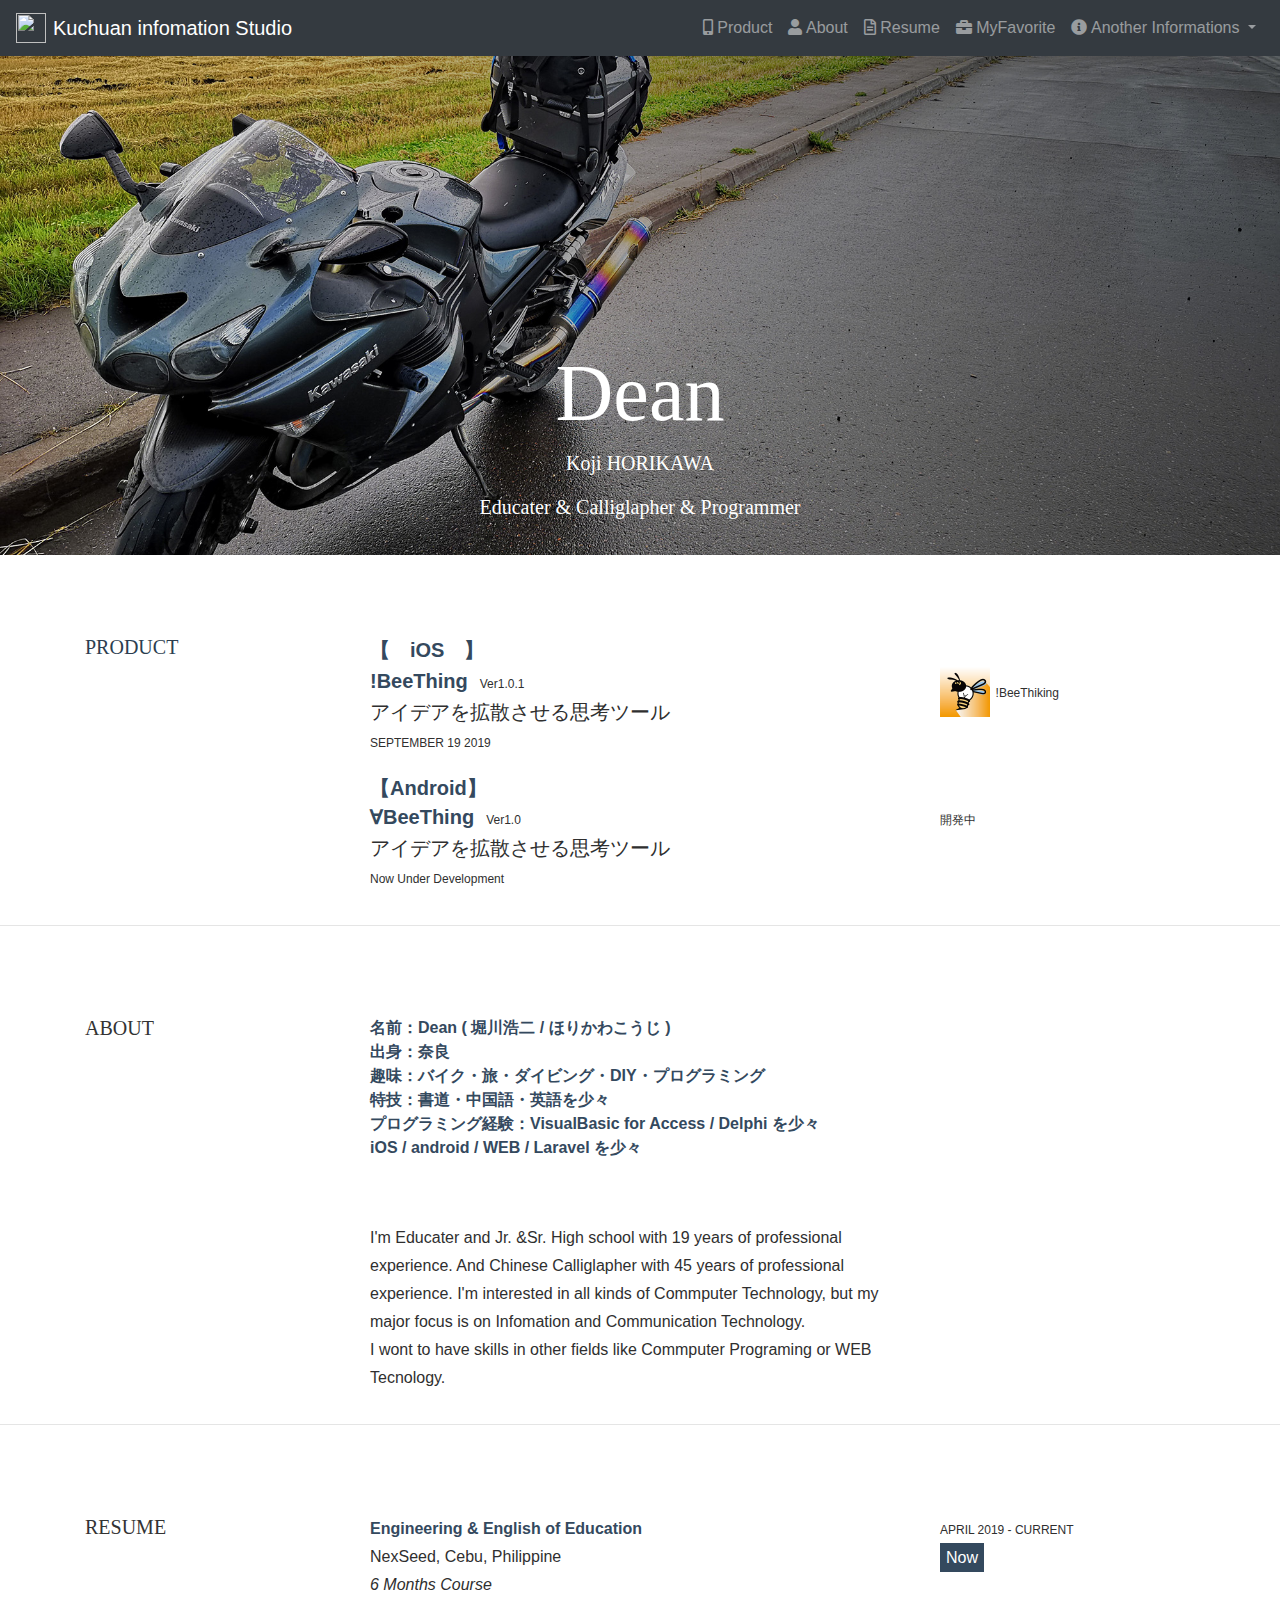
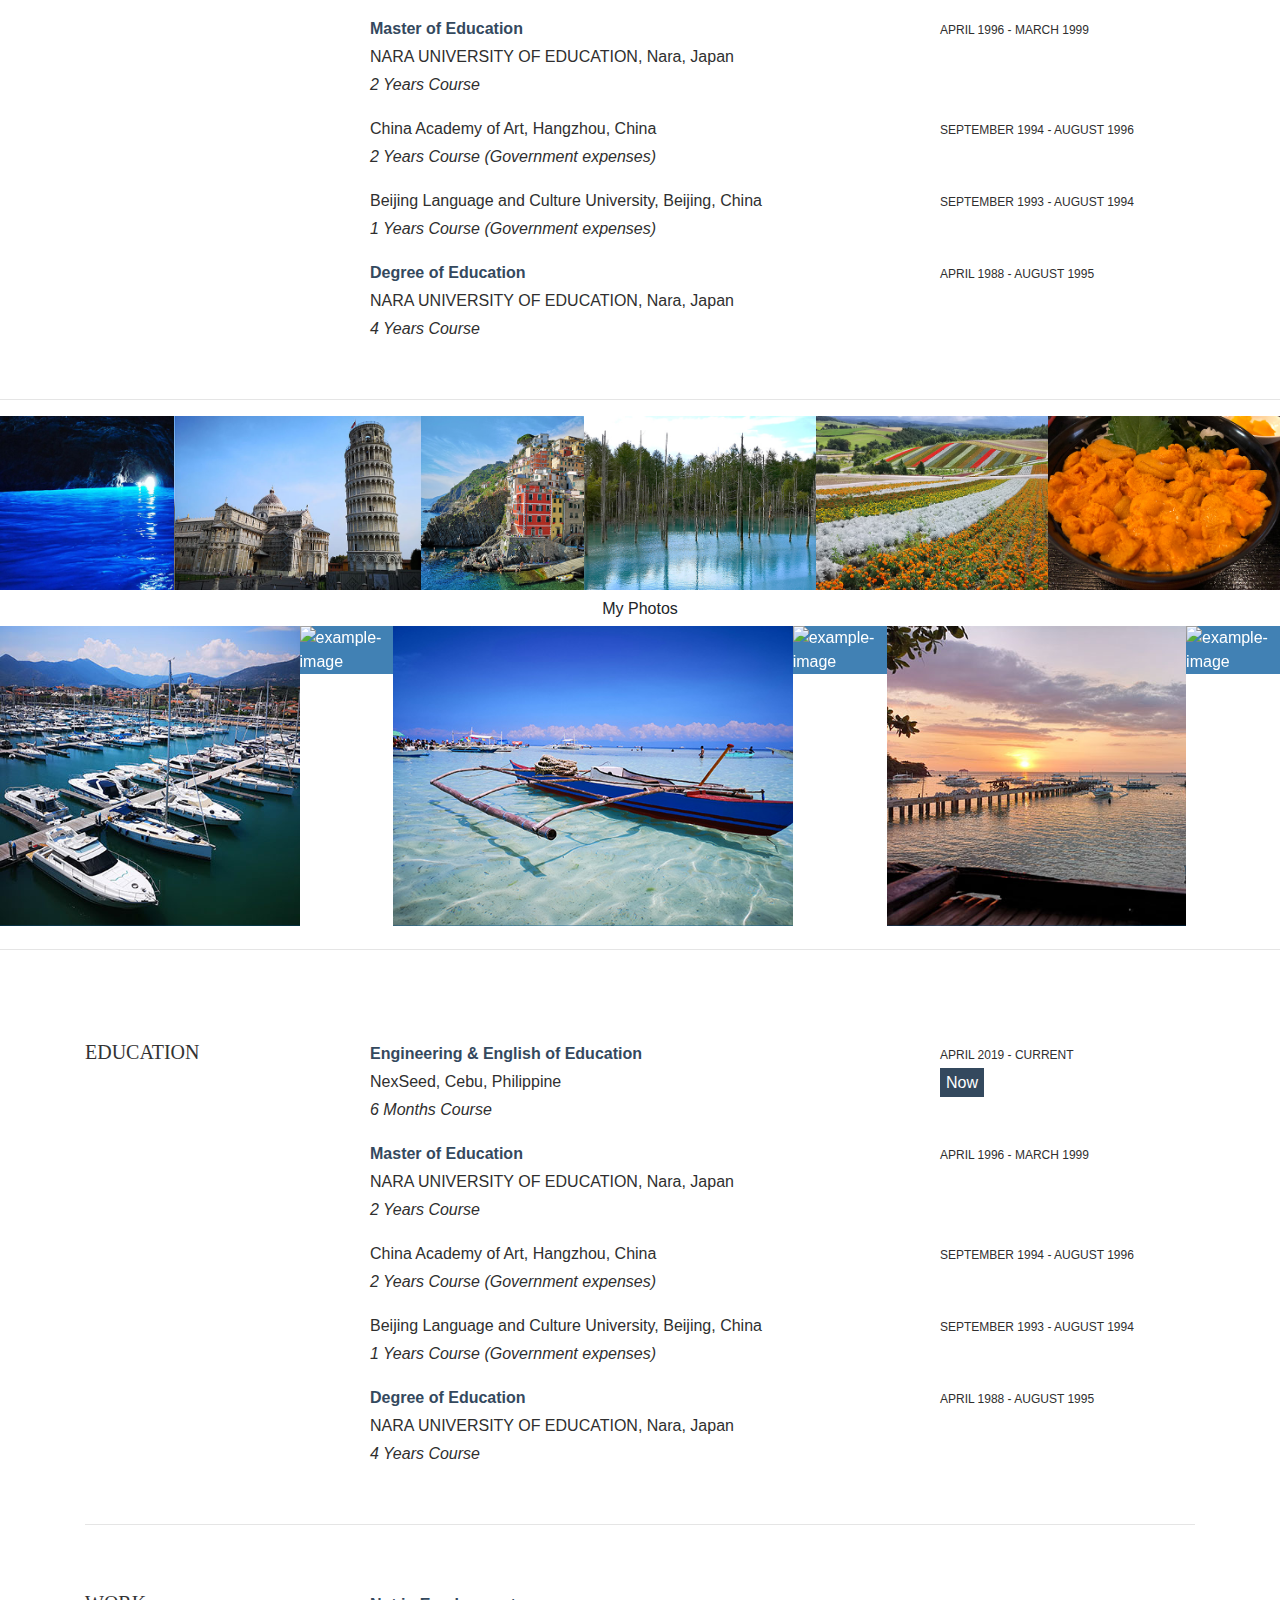
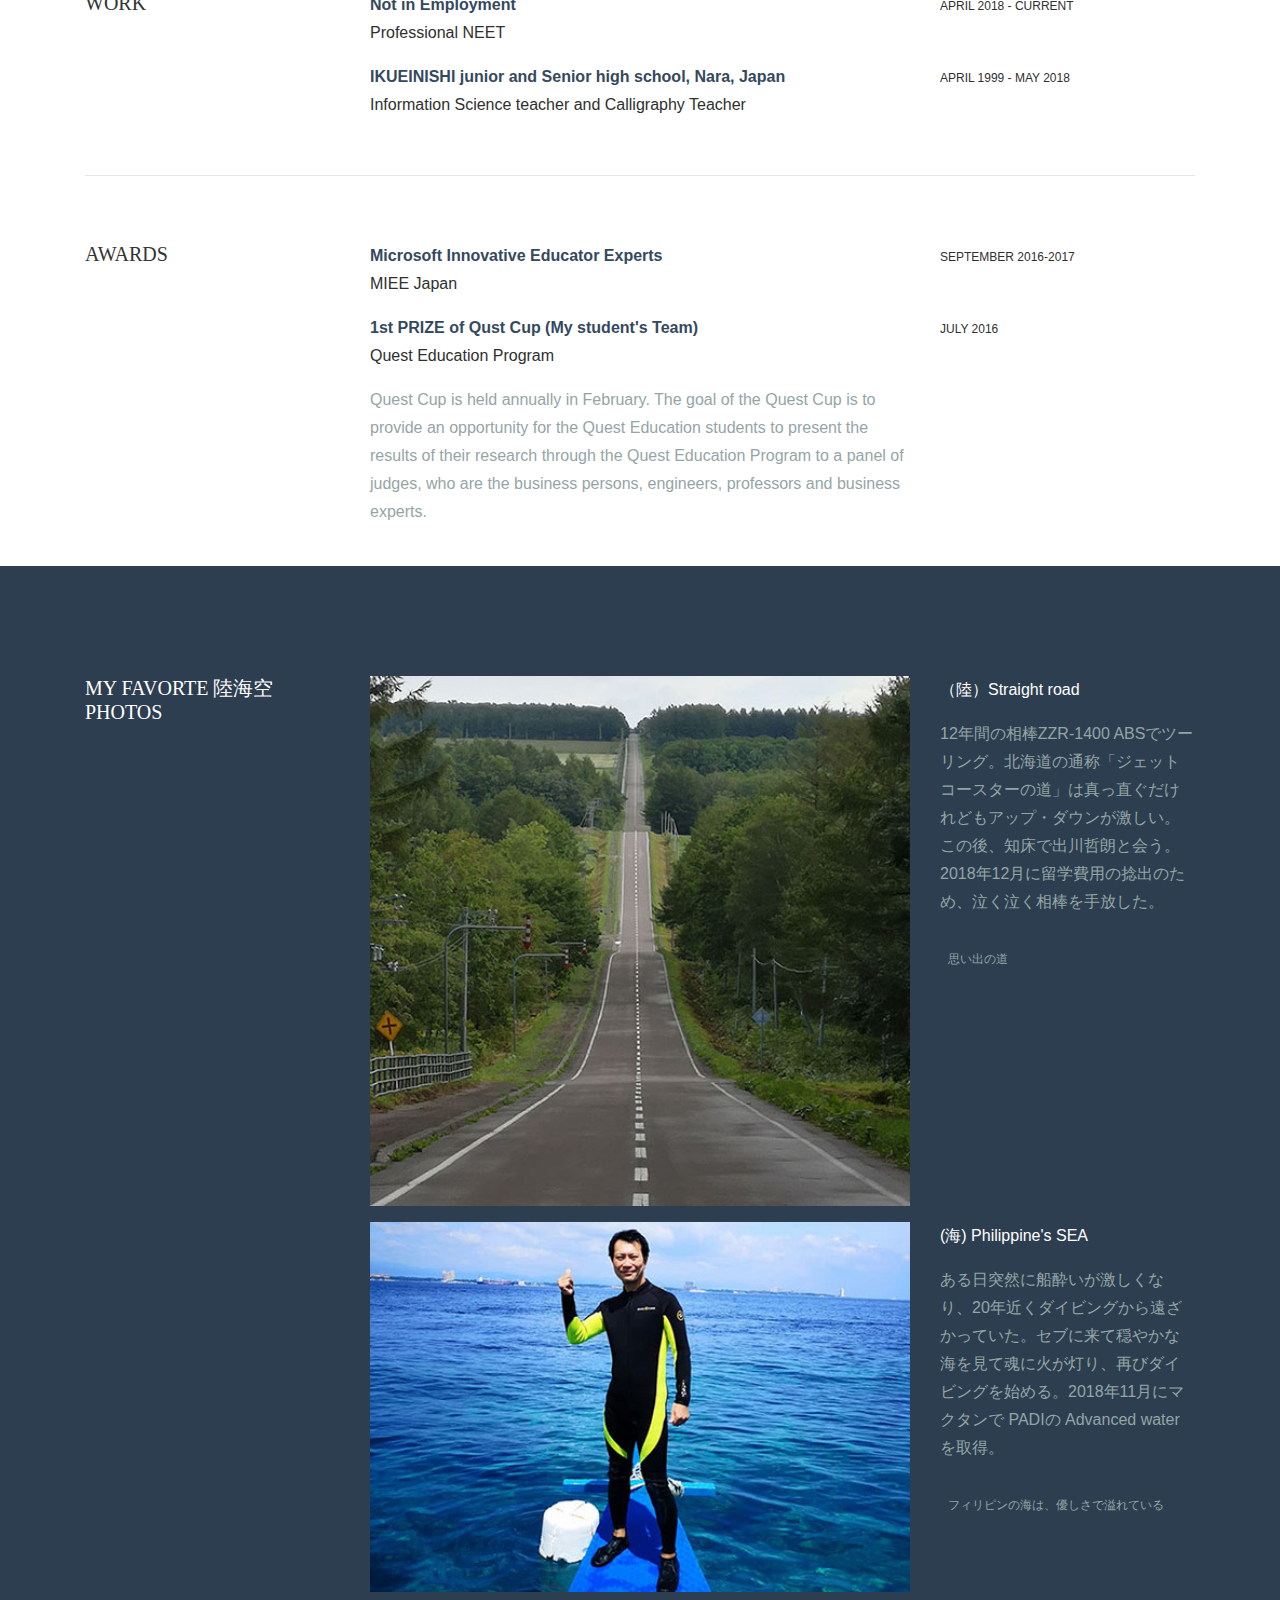
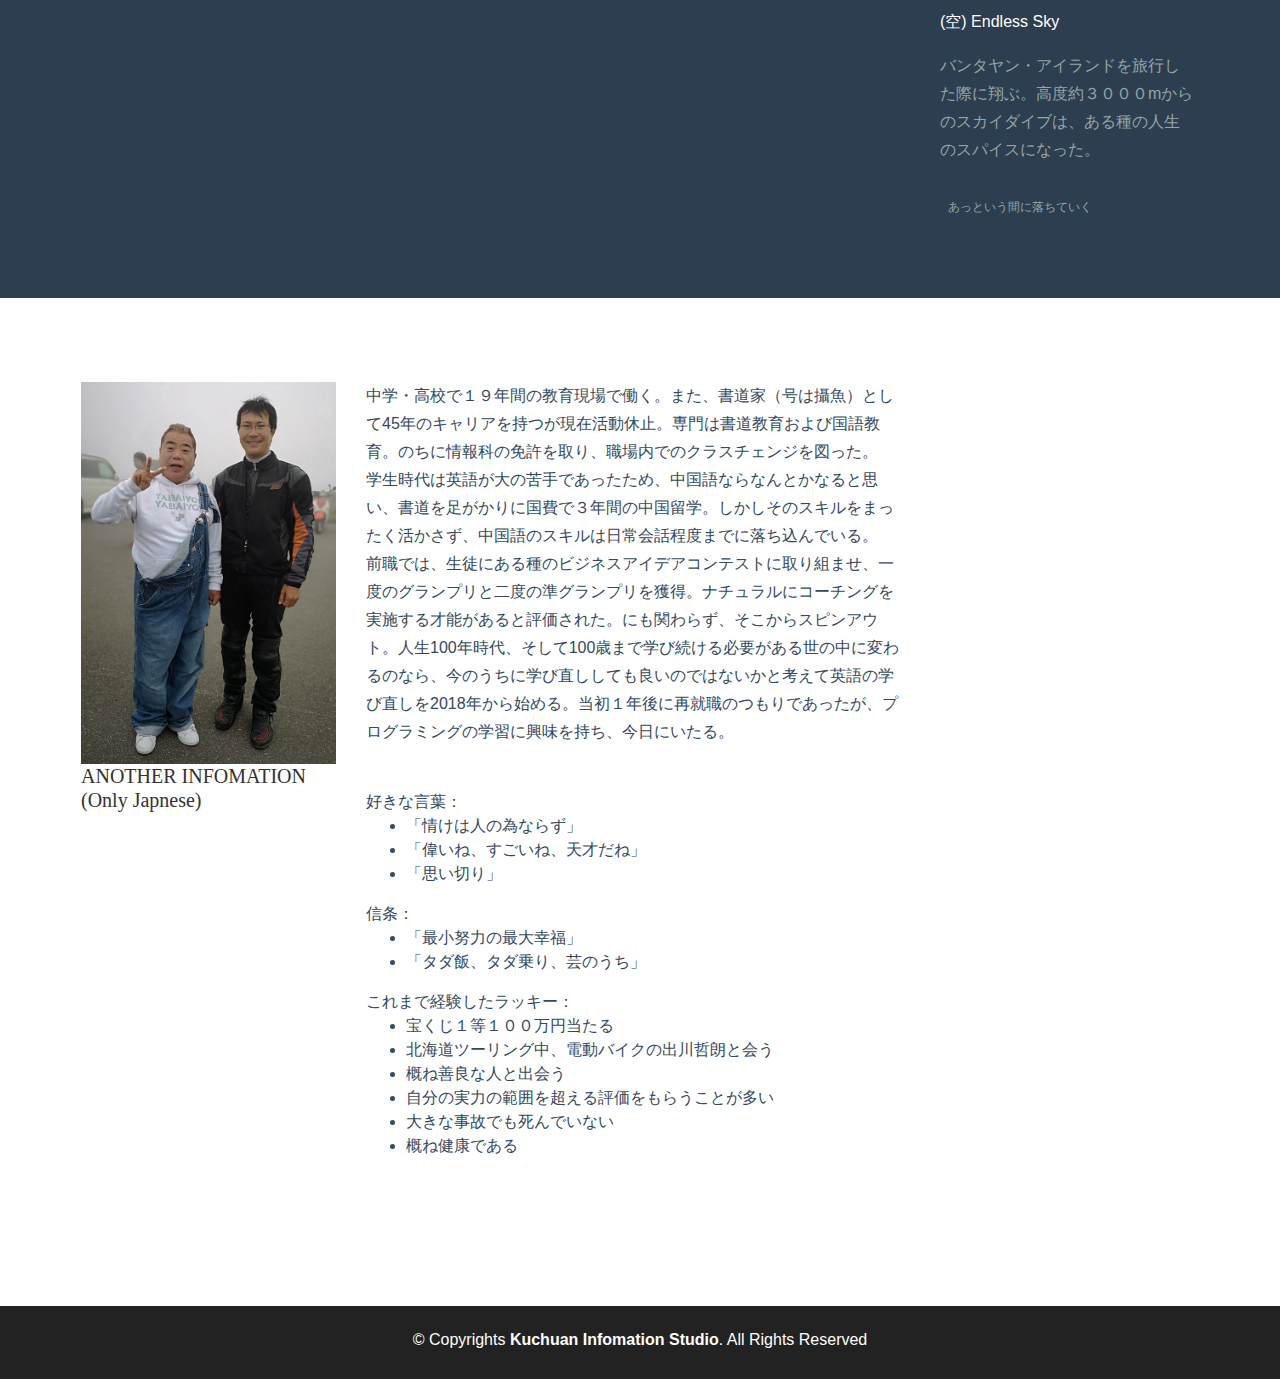
==== commit 5c02e343: "トップページの作成" ====
--- a/index.html
+++ b/index.html
@@ -38,6 +38,7 @@
 
 	  <div class="collapse navbar-collapse justify-content-end" id="navbarNav">
 	    <ul class="navbar-nav">
+            <li class="nav-item"><a class="nav-link smothscroll" href="index.html#product" title="Product"><i class="fas fa-mobile-alt"></i> Product </a></li>
 			      <li class="nav-item"><a class="nav-link smothscroll" href="index.html#about" title="About"><i class="fas fa-user"></i> About </a></li>
 			      <li class="nav-item"><a class="nav-link smothscroll" href="index.html#resume" title="Resume"><i class="far fa-file-alt"></i> Resume </a></li>
 			      <li class="nav-item"><a class="nav-link smothscroll" href="index.html#MyFavorite" title="MyFavorite"><i class="fas fa-briefcase"></i> MyFavorite </a></li>
@@ -82,12 +83,74 @@
 
 <contens>
 
-  <section id="about" name="about">
-    <div id="intro">
-      <div class="container">
+
+<section id="product" name="product">
+  <br>
+  <!--APPLICATON DESCRIPTION -->
+  <div class="container desc">
+      <div class="row">
+        <div class="col-lg-3 col-lg-offset-1">
+          <h5>PRODUCT</h5>
+        </div>
+        <div class="col-lg-9">
+          <t>【　iOS　】</t>
+        </div>
+
+        <div class="col-lg-3">
+        </div>
+        <div class="col-lg-6 col-lg-offset-3">
+          <p>
+            <t>!BeeThing</t><sm>　Ver1.0.1</sm>
+            <br>アイデアを拡散させる思考ツール 
+            <br><sm>SEPTEMBER 19 2019</sm>
+          </p>
+        </div>
+        <div class="col-lg-3">
+          <p>
+            <img src="img/smallicon.png" width="50px" height="50px">
+            <sm>!BeeThiking</sm>
+          </p>
+        </div>
+  
+        <!-- アンドロイド用の一行 -->
+        <div class="col-lg-3">
+        </div>
+        <div class="col-lg-9">
+            <t>【Android】</t>
+        </div>
+
+
+
+        <div class="col-lg-3">
+        </div>
+        <div class="col-lg-6 col-lg-offset-3">
+            <p>
+              <t>∀BeeThing</t><sm>　Ver1.0</sm>
+              <br>アイデアを拡散させる思考ツール 
+              <br><sm>Now Under Development</sm>
+            </p>
+        </div>
+        <div class="col-lg-3">
+          <p>
+            <sm>開発中</sm>
+          </p>
+        </div>
+  
+      </div>
+      <!--/.row -->
+    </div>
+    <!--/.container -->
+</section>
+
+  <hr>
+
+<section id="about" name="about">
+  <br>
+<!--    <div id="intro">-->
+      <div class="container desc">
         <div class="row">
-
-          <div class="col-lg-3 col-lg-offset-3">
+          <br>
+          <div class="col-lg-3 col-lg-offset-1">
             <h5>ABOUT</h5>
           </div>
 
@@ -96,11 +159,12 @@
                 <br>
                 <t>出身：奈良</t>
                 <br>
-                <t>趣味：バイク・旅・ダイビング・DIY</t>
+                <t>趣味：バイク・旅・ダイビング・DIY・プログラミング</t>
                 <br>
-                <t>特技：書道・中国語</t>
+                <t>特技：書道・中国語・英語を少々</t>
                 <br>
                 <t>プログラミング経験：VisualBasic for Access / Delphi を少々</t>
+                <t>　　　　　　　　　　iOS / android / WEB / Laravel を少々</t>
                 <br><br>
 
                 <ul>
@@ -120,76 +184,235 @@
         <!--/.row -->
       </div>
       <!--/.container -->
-    </div>
+    <!-- </div> -->
     <!--/ #intro -->
   </section>
 
-  <section id="product" name="product">
-        <div id="intro">
-          <div class="container">
-            <div class="row">
-        
-              <div class="col-lg-3 col-lg-offset-3">
-                <h5>APPLICATON</h5>
-              </div>
-
-              
-        
-              
-        
-            </div>
-            <!--/.row -->
-          </div>
-          <!--/.container -->
-        </div>
-        <!--/ #intro -->
-    <div class="app">
-      <div class="container">
-        <div class="row">
-          <div class="col-lg-3">
-            <div class="icon">
-              <div class="col-lg-3 col-lg-offset-3">
-                <h5>APPLICATION</h5>
-              </div>
-
-              <div class="col-lg-6">
-                <t>【　iOS　】</t>
-                <br>
-                <t>!BeeThing</t>
-                <br>
-                <t>【　Android　】</t>
-                <br>
-                <t>特技：書道・中国語</t>
-                <br>
-                <t>プログラミング経験：VisualBasic for Access / Delphi を少々</t>
-                <br><br>
-              
-                <ul>
-                </ul>
-                <br>
-                <p>
-                </p>
-              </div>
-              
-              <div class="col-lg-3">
-
-              </div>
-            </div>
-          </div>
-        </div>
-      </div>
-    </div>
-  </section>
+ <hr>
 
   <section id="resume" name="resume">
+    <br>
     <!--EDUCATION DESCRIPTION -->
     <div class="container desc">
       <div class="row">
-  
+        <br>
+        <div class="col-lg-3 col-lg-offset-1">
+          <h5>RESUME</h5>
+        </div>
+  
+        <div class="col-lg-6">
+          <p>
+            <t>Engineering &amp; English of Education</t><br>NexSeed, Cebu, Philippine <br>
+            <i>6 Months Course</i>
+          </p>
+        </div>
+        <div class="col-lg-3">
+          <p>
+            <sm>APRIL 2019 - CURRENT</sm><br>
+            <imp>Now</imp>
+          </p>
+        </div>
+  
+  
+        <div class="col-lg-3">
+        </div>
+        <div class="col-lg-6 col-lg-offset-3">
+          <p>
+            <t>Master of Education</t><br>NARA UNIVERSITY OF EDUCATION, Nara, Japan<br>
+            <i>2 Years Course</i>
+          </p>
+        </div>
+        <div class="col-lg-3">
+          <p>
+            <sm>APRIL 1996 - MARCH 1999</sm>
+          </p>
+        </div>
+  
+        <div class="col-lg-3">
+        </div>
+        <div class="col-lg-6 col-lg-offset-3">
+          <p>
+            China Academy of Art, Hangzhou, China <br>
+            <i>2 Years Course (Government expenses)</i>
+          </p>
+        </div>
+        <div class="col-lg-3">
+          <p>
+            <sm>SEPTEMBER 1994 - AUGUST 1996</sm>
+          </p>
+        </div>
+  
+        <div class="col-lg-3">
+        </div>
+        <div class="col-lg-6 col-lg-offset-3">
+          <p>
+            Beijing Language and Culture University, Beijing, China <br>
+            <i>1 Years Course (Government expenses)</i>
+          </p>
+        </div>
+        <div class="col-lg-3">
+          <p>
+            <sm>SEPTEMBER 1993 - AUGUST 1994</sm>
+          </p>
+        </div>
+  
+        <div class="col-lg-3">
+        </div>
+        <div class="col-lg-6 col-lg-offset-3">
+          <p>
+            <t>Degree of Education</t><br>NARA UNIVERSITY OF EDUCATION, Nara, Japan<br>
+            <i>4 Years Course</i>
+          </p>
+        </div>
+        <div class="col-lg-3">
+          <p>
+            <sm>APRIL 1988 - AUGUST 1995</sm>
+          </p>
+        </div>
+      </div>
+      <!--/.row -->
+      <br>
+    </div>
+    <!--/.container -->
+  </section>
+
+<hr>
+
+  <section id="pictures1" name="pictures1">
+    <div class="gallery">
+      <div class="demo">
+        <figure class="imghvr-slide-up"><img src="img/photo08.jpg" alt="example-image">
+          <figcaption>
+            <t>青の洞窟・カプリ島</t>
+            <sm>：船頭さんはサンタルチアを熱唱してくれるが、その分チップを取られる。</sm>
+          </figcaption>
+          <a href="javascript:;"></a>
+        </figure>
+      </div>
+      <div class="demo">
+        <figure class="imghvr-slide-up"><img src="img/04pisa.jpg" alt="example-image">
+          <figcaption>
+            <t>ピサ・イタリア</t>
+            <sm>：相変わらず傾いている</sm>
+          </figcaption>
+          <a href="javascript:;"></a>
+        </figure>
+      </div>
+      <div class="demo">
+        <figure class="imghvr-slide-up"><img src="img/photo03.jpg" alt="example-image">
+          <figcaption>
+            <t>チンクエテッレ</t>
+            <sm>：海に面した世界文化遺産</sm>
+          </figcaption>
+          <a href="javascript:;"></a>
+        </figure>
+      </div>
+      <div class="demo">
+        <figure class="imghvr-slide-up"><img src="img/photo07.jpg" alt="example-image">
+          <figcaption>
+            <t>青い池</t>
+            <sm>：Macの壁紙で有名になった人造の池</sm>
+          </figcaption>
+          <a href="javascript:;"></a>
+        </figure>
+      </div>
+      <div class="demo">
+        <figure class="imghvr-slide-up"><img src="img/photo05.jpg" alt="example-image">
+          <figcaption>
+            <t>四季彩の丘・北海道美瑛</t>
+            <sm>：多くの観光客が花を楽しむ</sm>
+          </figcaption>
+          <a href="javascript:;"></a>
+        </figure>
+      </div>
+      <div class="demo">
+        <figure class="imghvr-slide-up"><img src="img/photo01.jpg" alt="example-image">
+          <figcaption>
+            <t>積丹半島のウニ丼</t>
+            <sm>：バフンウニ満載のどんぶりは時価６０００円</sm>
+          </figcaption>
+          <a href="javascript:;"></a>
+        </figure>
+      </div>
+	  </div>
+  </section>
+
+
+      <a class="d-flex justify-content-center" style="margin-bottom: 5px; font-weight: 500 ">My Photos</a>
+
+
+  <section id="pictures2" name="pictures2">
+    <div class="gallery">
+      <div class="demo">
+        <figure class="imghvr-slide-up"><img src="img/card02.jpg" alt="example-image">
+          <figcaption>
+            <t>ロアーノ・イタリア</t>
+            <sm>：フランス、モナコ、ドイツなどの富豪のヨットが集まっている</sm>
+          </figcaption>
+          <a href="javascript:;"></a>
+        </figure>
+      </div>
+      <div class="demo">
+        <figure class="imghvr-slide-up"><img src="img/photo10.jpg" alt="example-image">
+          <figcaption>
+            <t>カランガマン島</t>
+            <sm>：白砂と青海。ここは天国、日差しは地獄。</sm>
+          </figcaption>
+          <a href="javascript:;"></a>
+        </figure>
+      </div>
+      <div class="demo">
+        <figure class="imghvr-slide-up"><img src="img/photo06.jpg" alt="example-image">
+          <figcaption>
+            <t>パングラオ・フィリピン</t>
+            <sm>：ボホール島アロナビーチから出るアイランドホッピングの船で</sm>
+          </figcaption>
+          <a href="javascript:;"></a>
+        </figure>
+      </div>
+      <div class="demo">
+        <figure class="imghvr-slide-up"><img src="img/photo11.jpg" alt="example-image">
+          <figcaption>
+            <t>海の子・カモテス島</t>
+            <sm>：カモテスのビーチでで。カメラを向けるとポーズを取ってくれた。</sm>
+          </figcaption>
+          <a href="javascript:;"></a>
+        </figure>
+      </div>
+      <div class="demo">
+        <figure class="imghvr-slide-up"><img src="img/card01.jpg" alt="example-image">
+          <figcaption>
+            <t>マラパスクワ・フィリピン</t>
+            <sm>：リトル・ボラカイ。小さな島にフィリピン有数のダイビングスポットがある。</sm>
+          </figcaption>
+          <a href="javascript:;"></a>
+        </figure>
+      </div>
+      <div class="demo">
+        <figure class="imghvr-slide-up"><img src="img/photo09.jpg" alt="example-image">
+          <figcaption>
+            <t>ヒルトゥガンのカクレクマノミ</t>
+            <sm>：自然保護区の魚は人にほとんど警戒心を持たない。</sm>
+          </figcaption>
+          <a href="javascript:;"></a>
+        </figure>
+      </div>
+      </div>
+
+  </section>
+
+<hr>
+
+  <section id="myresume" name="myresume">
+    <br>
+    <!--EDUCATION DESCRIPTION -->
+    <div class="container desc">
+      <div class="row">
+
         <div class="col-lg-3 col-lg-offset-1">
           <h5>EDUCATION</h5>
         </div>
-  
+
         <div class="col-lg-6">
           <p>
             <t>Engineering &amp; English of Education</t><br>NexSeed, Cebu, Philippine <br>
@@ -202,8 +425,8 @@
             <imp>Now</imp>
           </p>
         </div>
-  
-  
+
+
         <div class="col-lg-3">
         </div>
         <div class="col-lg-6 col-lg-offset-3">
@@ -217,7 +440,7 @@
             <sm>APRIL 1996 - MARCH 1999</sm>
           </p>
         </div>
-  
+
         <div class="col-lg-3">
         </div>
         <div class="col-lg-6 col-lg-offset-3">
@@ -231,7 +454,7 @@
             <sm>SEPTEMBER 1994 - AUGUST 1996</sm>
           </p>
         </div>
-  
+
         <div class="col-lg-3">
         </div>
         <div class="col-lg-6 col-lg-offset-3">
@@ -245,7 +468,7 @@
             <sm>SEPTEMBER 1993 - AUGUST 1994</sm>
           </p>
         </div>
-  
+
         <div class="col-lg-3">
         </div>
         <div class="col-lg-6 col-lg-offset-3">
@@ -268,219 +491,6 @@
   </section>
 
 
-
-
-
-
-  <section id="pictures1" name="pictures1">
-    <div class="gallery">
-      <div class="demo">
-        <figure class="imghvr-slide-up"><img src="img/photo08.jpg" alt="example-image">
-          <figcaption>
-            <t>青の洞窟・カプリ島</t>
-            <sm>：船頭さんはサンタルチアを熱唱してくれるが、その分チップを取られる。</sm>
-          </figcaption>
-          <a href="javascript:;"></a>
-        </figure>
-      </div>
-      <div class="demo">
-        <figure class="imghvr-slide-up"><img src="img/04pisa.jpg" alt="example-image">
-          <figcaption>
-            <t>ピサ・イタリア</t>
-            <sm>：相変わらず傾いている</sm>
-          </figcaption>
-          <a href="javascript:;"></a>
-        </figure>
-      </div>
-      <div class="demo">
-        <figure class="imghvr-slide-up"><img src="img/photo03.jpg" alt="example-image">
-          <figcaption>
-            <t>チンクエテッレ</t>
-            <sm>：海に面した世界文化遺産</sm>
-          </figcaption>
-          <a href="javascript:;"></a>
-        </figure>
-      </div>
-      <div class="demo">
-        <figure class="imghvr-slide-up"><img src="img/photo07.jpg" alt="example-image">
-          <figcaption>
-            <t>青い池</t>
-            <sm>：Macの壁紙で有名になった人造の池</sm>
-          </figcaption>
-          <a href="javascript:;"></a>
-        </figure>
-      </div>
-      <div class="demo">
-        <figure class="imghvr-slide-up"><img src="img/photo05.jpg" alt="example-image">
-          <figcaption>
-            <t>四季彩の丘・北海道美瑛</t>
-            <sm>：多くの観光客が花を楽しむ</sm>
-          </figcaption>
-          <a href="javascript:;"></a>
-        </figure>
-      </div>
-      <div class="demo">
-        <figure class="imghvr-slide-up"><img src="img/photo01.jpg" alt="example-image">
-          <figcaption>
-            <t>積丹半島のウニ丼</t>
-            <sm>：バフンウニ満載のどんぶりは時価６０００円</sm>
-          </figcaption>
-          <a href="javascript:;"></a>
-        </figure>
-      </div>
-  </section>
-
-
-      <a class="d-flex justify-content-center" style="margin-bottom: 5px; font-weight: 500 ">My Photos</a>
-
-
-  <section id="pictures2" name="pictures2">
-    <div class="gallery">
-      <div class="demo">
-        <figure class="imghvr-slide-up"><img src="img/card02.jpg" alt="example-image">
-          <figcaption>
-            <t>ロアーノ・イタリア</t>
-            <sm>：フランス、モナコ、ドイツなどの富豪のヨットが集まっている</sm>
-          </figcaption>
-          <a href="javascript:;"></a>
-        </figure>
-      </div>
-      <div class="demo">
-        <figure class="imghvr-slide-up"><img src="img/photo10.jpg" alt="example-image">
-          <figcaption>
-            <t>カランガマン島</t>
-            <sm>：白砂と青海。ここは天国、日差しは地獄。</sm>
-          </figcaption>
-          <a href="javascript:;"></a>
-        </figure>
-      </div>
-      <div class="demo">
-        <figure class="imghvr-slide-up"><img src="img/photo06.jpg" alt="example-image">
-          <figcaption>
-            <t>パングラオ・フィリピン</t>
-            <sm>：ボホール島アロナビーチから出るアイランドホッピングの船で</sm>
-          </figcaption>
-          <a href="javascript:;"></a>
-        </figure>
-      </div>
-      <div class="demo">
-        <figure class="imghvr-slide-up"><img src="img/photo11.jpg" alt="example-image">
-          <figcaption>
-            <t>海の子・カモテス島</t>
-            <sm>：カモテスのビーチでで。カメラを向けるとポーズを取ってくれた。</sm>
-          </figcaption>
-          <a href="javascript:;"></a>
-        </figure>
-      </div>
-      <div class="demo">
-        <figure class="imghvr-slide-up"><img src="img/card01.jpg" alt="example-image">
-          <figcaption>
-            <t>マラパスクワ・フィリピン</t>
-            <sm>：リトル・ボラカイ。小さな島にフィリピン有数のダイビングスポットがある。</sm>
-          </figcaption>
-          <a href="javascript:;"></a>
-        </figure>
-      </div>
-      <div class="demo">
-        <figure class="imghvr-slide-up"><img src="img/photo09.jpg" alt="example-image">
-          <figcaption>
-            <t>ヒルトゥガンのカクレクマノミ</t>
-            <sm>：自然保護区の魚は人にほとんど警戒心を持たない。</sm>
-          </figcaption>
-          <a href="javascript:;"></a>
-        </figure>
-      </div>
-  </section>
-
-
-
-  <section id="resume" name="resume">
-    <!--EDUCATION DESCRIPTION -->
-    <div class="container desc">
-      <div class="row">
-
-        <div class="col-lg-3 col-lg-offset-1">
-          <h5>EDUCATION</h5>
-        </div>
-
-        <div class="col-lg-6">
-          <p>
-            <t>Engineering &amp; English of Education</t><br>NexSeed, Cebu, Philippine <br>
-            <i>6 Months Course</i>
-          </p>
-        </div>
-        <div class="col-lg-3">
-          <p>
-            <sm>APRIL 2019 - CURRENT</sm><br>
-            <imp>Now</imp>
-          </p>
-        </div>
-
-
-        <div class="col-lg-3">
-        </div>
-        <div class="col-lg-6 col-lg-offset-3">
-          <p>
-            <t>Master of Education</t><br>NARA UNIVERSITY OF EDUCATION, Nara, Japan<br>
-            <i>2 Years Course</i>
-          </p>
-        </div>
-        <div class="col-lg-3">
-          <p>
-            <sm>APRIL 1996 - MARCH 1999</sm>
-          </p>
-        </div>
-
-        <div class="col-lg-3">
-        </div>
-        <div class="col-lg-6 col-lg-offset-3">
-          <p>
-            China Academy of Art, Hangzhou, China <br>
-            <i>2 Years Course (Government expenses)</i>
-          </p>
-        </div>
-        <div class="col-lg-3">
-          <p>
-            <sm>SEPTEMBER 1994 - AUGUST 1996</sm>
-          </p>
-        </div>
-
-        <div class="col-lg-3">
-        </div>
-        <div class="col-lg-6 col-lg-offset-3">
-          <p>
-            Beijing Language and Culture University, Beijing, China <br>
-            <i>1 Years Course (Government expenses)</i>
-          </p>
-        </div>
-        <div class="col-lg-3">
-          <p>
-            <sm>SEPTEMBER 1993 - AUGUST 1994</sm>
-          </p>
-        </div>
-
-        <div class="col-lg-3">
-        </div>
-        <div class="col-lg-6 col-lg-offset-3">
-          <p>
-            <t>Degree of Education</t><br>NARA UNIVERSITY OF EDUCATION, Nara, Japan<br>
-            <i>4 Years Course</i>
-          </p>
-        </div>
-        <div class="col-lg-3">
-          <p>
-            <sm>APRIL 1988 - AUGUST 1995</sm>
-          </p>
-        </div>
-      </div>
-      <!--/.row -->
-      <br>
-      <hr>
-    </div>
-    <!--/.container -->
-  </section>
-
-
   <!--WORK DESCRIPTION -->
   <div class="container desc">
     <div class="row">
@@ -567,7 +577,7 @@
   </div>
   <!--/.container -->
  
-  <section id="MyFavorite" name="MyFavorite">
+<section id="MyFavorite" name="MyFavorite">
     <!--PORTFOLIO DESCRIPTION -->
     <div class="container desc">
       <div class="row">
@@ -580,7 +590,7 @@
         <div class="col-lg-3 col-lg-offset-1">
           <p>（陸）Straight road</p>
           <p>
-            <more>12年間の相棒ZZR-1400 ABSでツーリング。北海道の通称「ジェットコースターの道」は真っ直ぐだけれどもアップ・ダウンが激しい。この後、知床で出川哲朗と会う。昨年12月に留学費用の捻出のため、泣く泣く相棒を手放した。<br><br>
+            <more>12年間の相棒ZZR-1400 ABSでツーリング。北海道の通称「ジェットコースターの道」は真っ直ぐだけれどもアップ・ダウンが激しい。この後、知床で出川哲朗と会う。2018年12月に留学費用の捻出のため、泣く泣く相棒を手放した。<br><br>
               <sm><i class="icon-tag"></i>思い出の道</sm>
             </more>
           </p>
@@ -615,6 +625,7 @@
         </div>
 
       </div>
+  </div>
 </section>
   
 <section id="anotherinfo" name="anotherinfo">
@@ -624,7 +635,7 @@
         <div class="row">
           <div class="col-lg-3 col-lg-offset-1">
             <img class="img-responsive" src="img/degawa.jpg" hight="100%" width="100%"  alt="">
-            <h5>ANOTHER INFOMATION (Japnese)</h5>
+            <h5>ANOTHER INFOMATION (Only Japnese)</h5>
           </div>
 
           <div class="col-lg-6 text-color:black">
--- a/css/style.css
+++ b/css/style.css
@@ -123,6 +123,21 @@
 
 #intro h5 {
   color: white;
+}
+
+#product {
+  background: white;
+  font-size: 20px;
+  padding-right: middle;
+  vertical-align: middle;
+}
+
+#product h5 {
+  color: #2c3e50;
+}
+
+#prduct t {
+	font-size: 15px;
 }
 
 #intro i {
@@ -434,7 +449,7 @@
 @keyframes letter-glow{
   0%   { opacity: 0; text-shadow: 0px 0px 1px rgba(255,255,255,0.1)}
   66%  { opacity: 1; text-shadow: 0px 0px 20px rgba(255,255,255,0.9) }
-  77%   { opacity: 1;  }
+  77%  { opacity: 1;  }
   100% { opacity:0.7; text-shadow: 0px 0px 20px rgba(255,255,255,0.0)}
 }
 
@@ -600,13 +615,10 @@
   transform: translateY(100%);
   background-color: inherit;
 }
+/*
+
+
 */
-
-
-
-
-
-/
 [class^='imghvr-'],
 [class*=' imghvr-'] {
   position: relative;
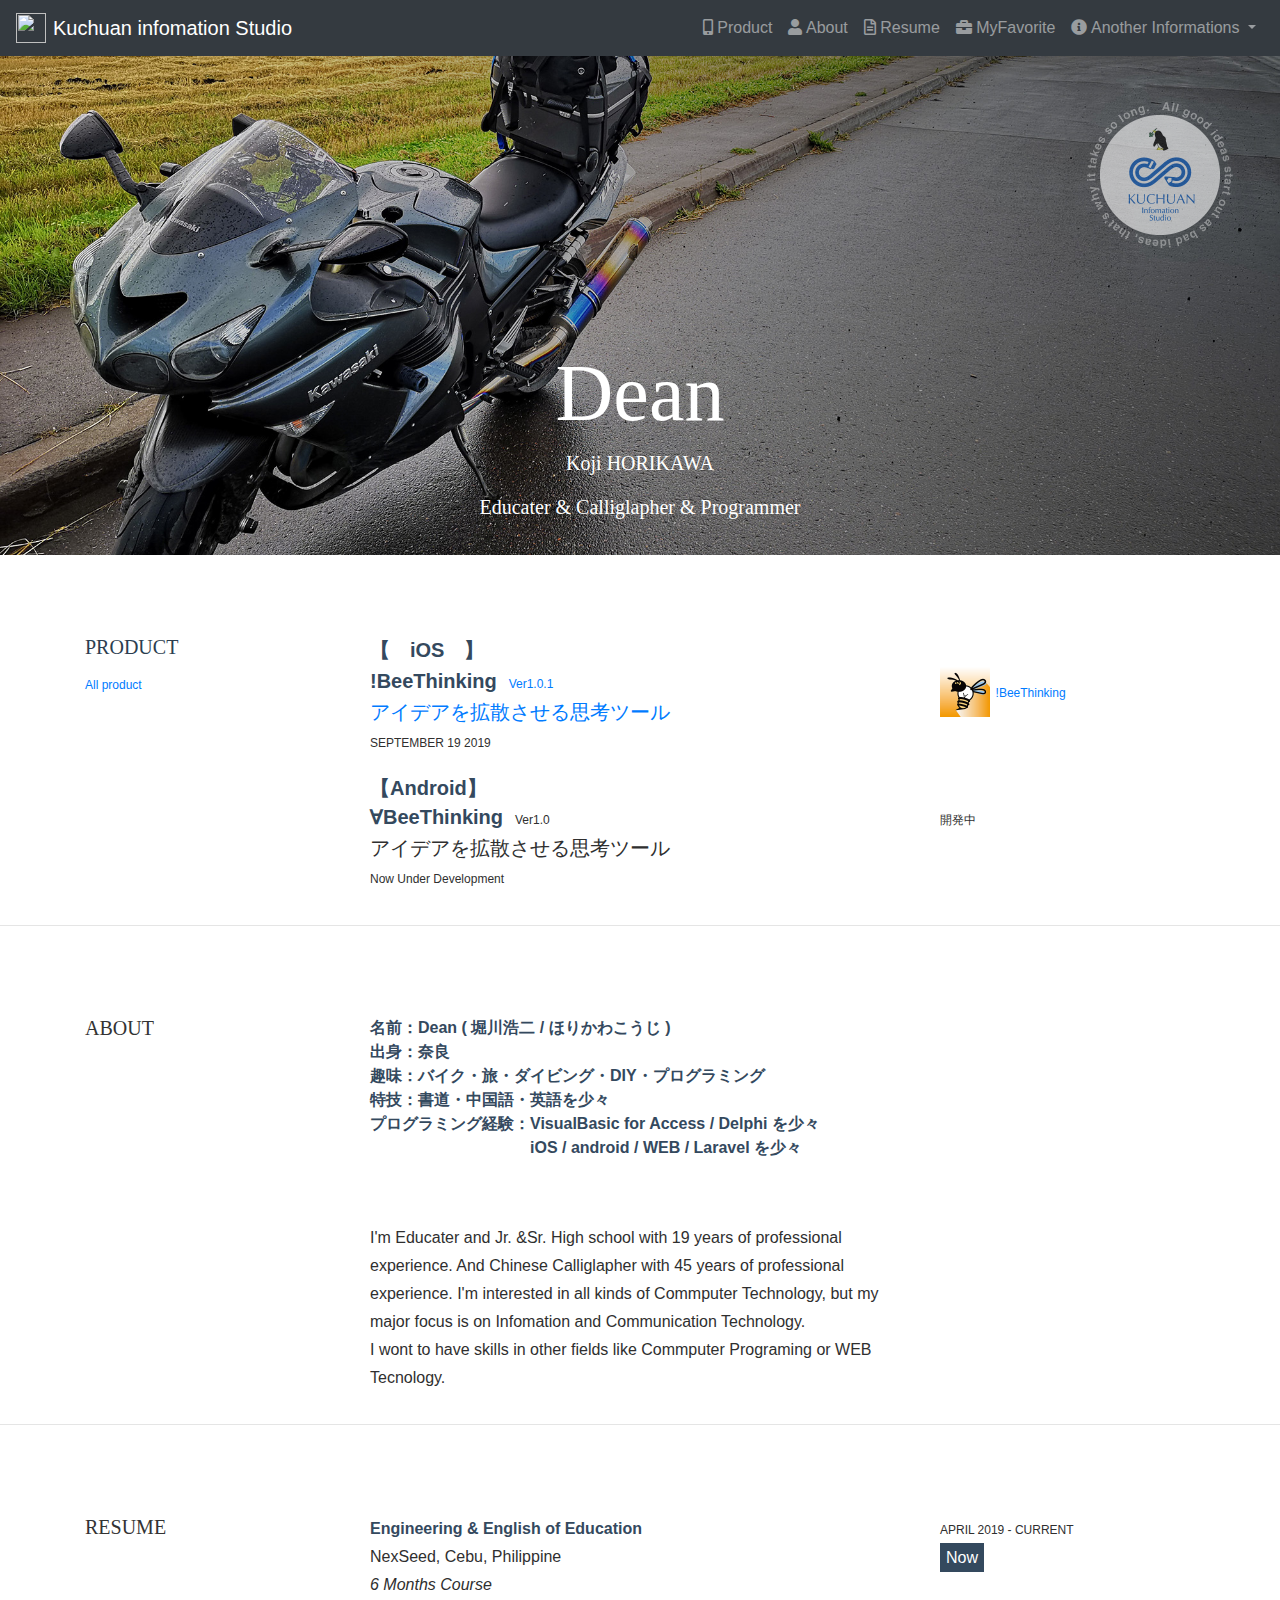
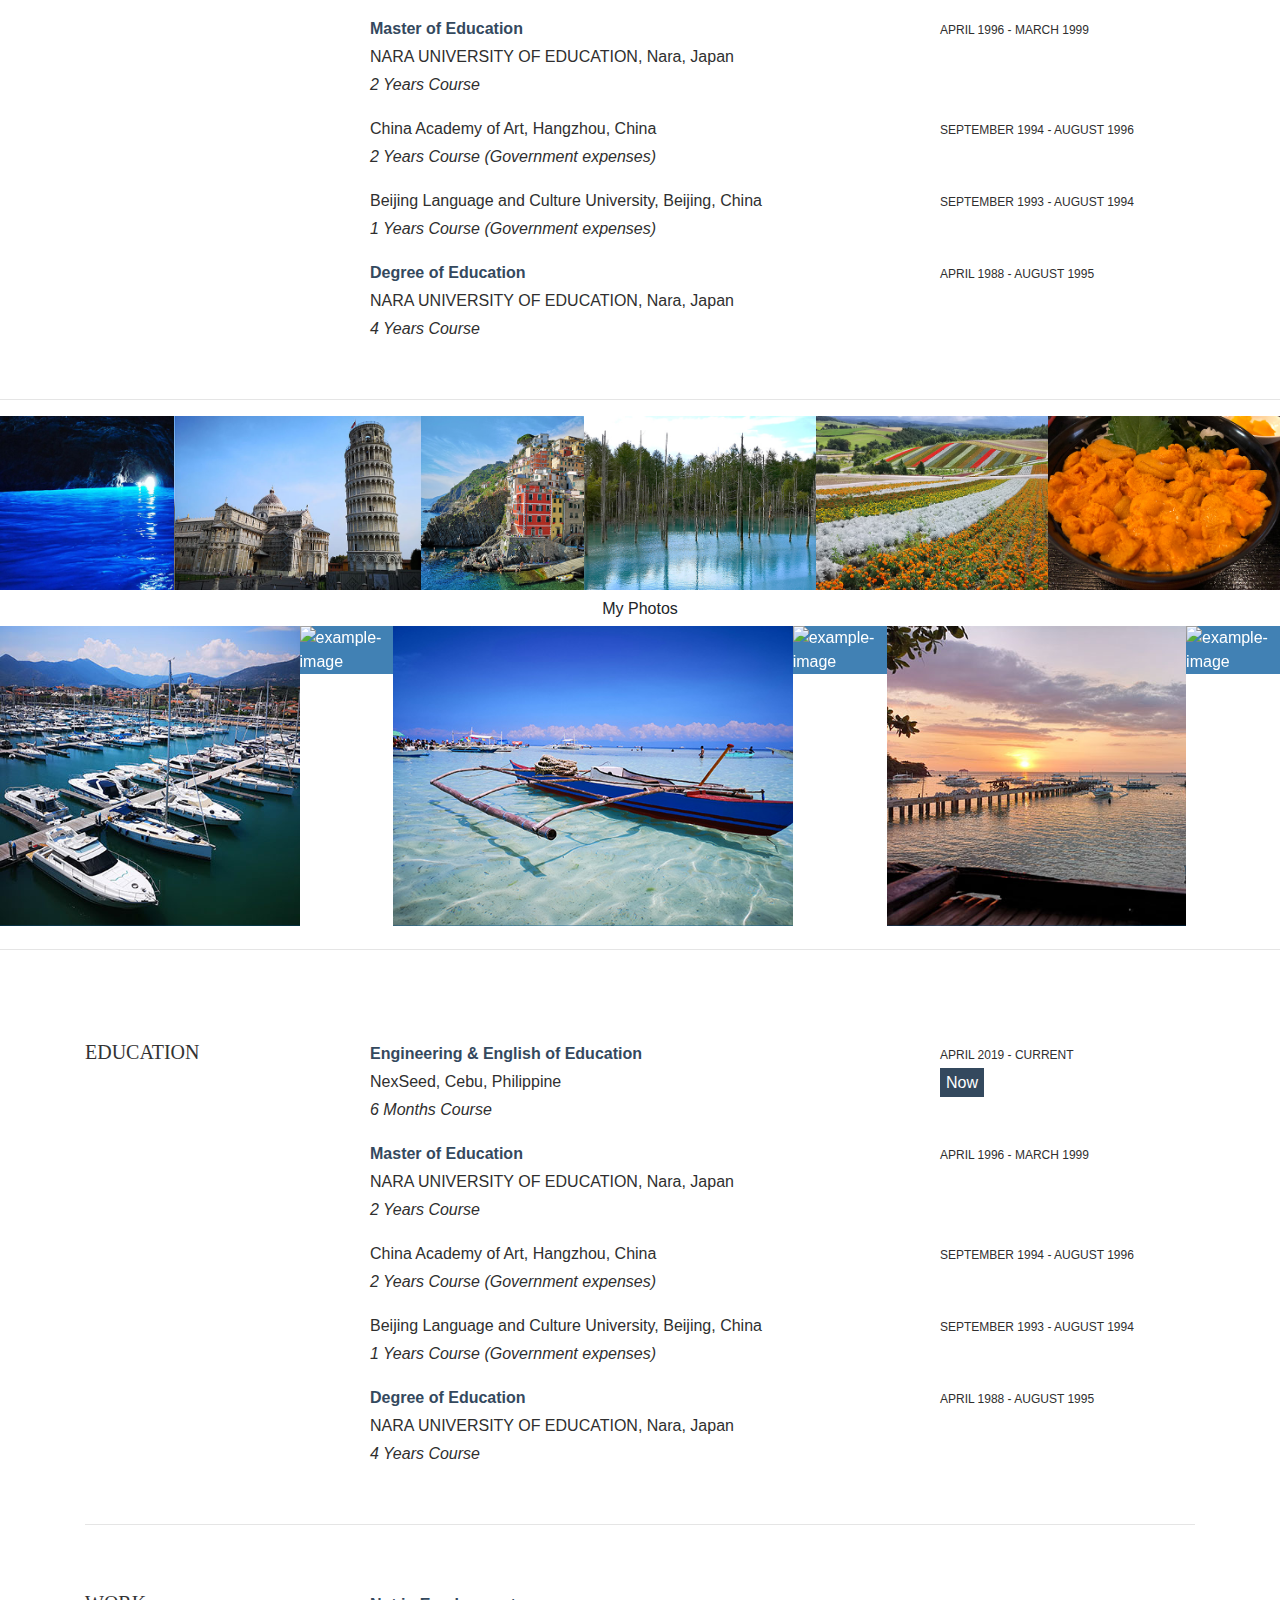
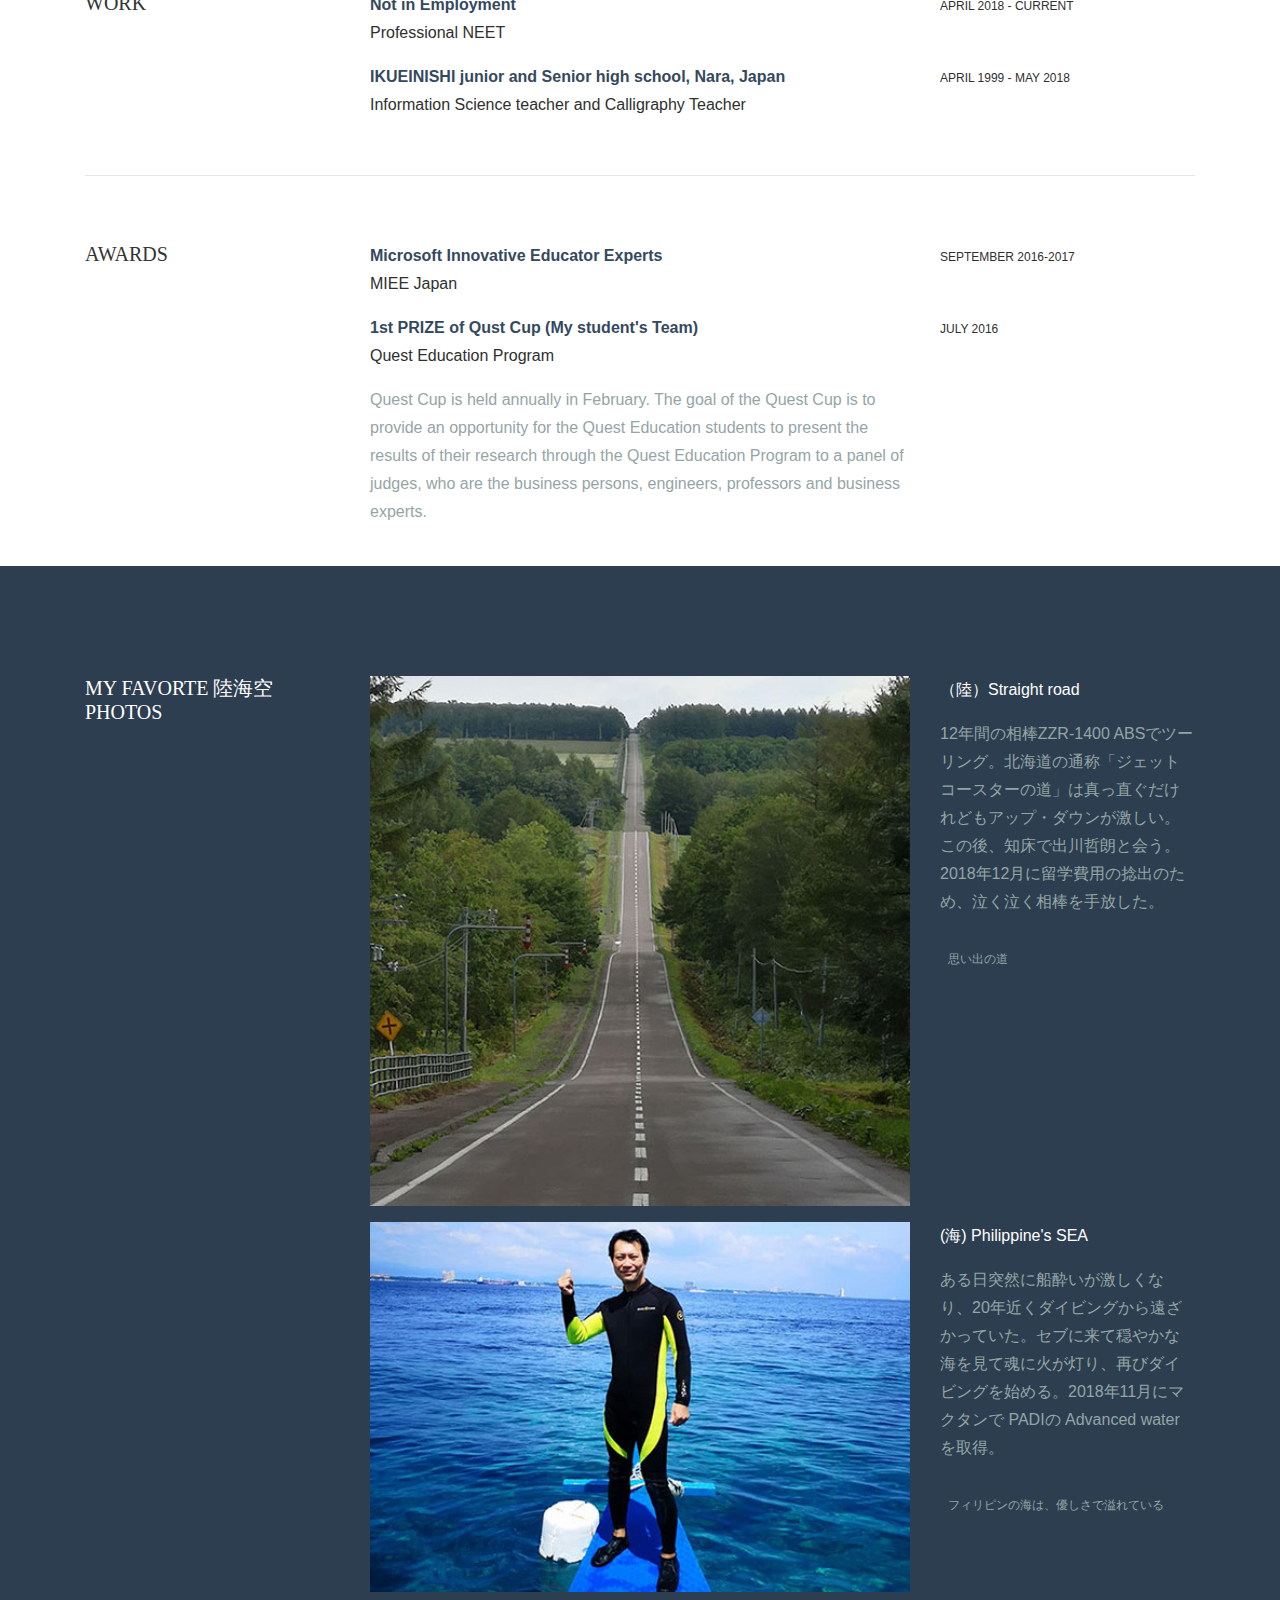
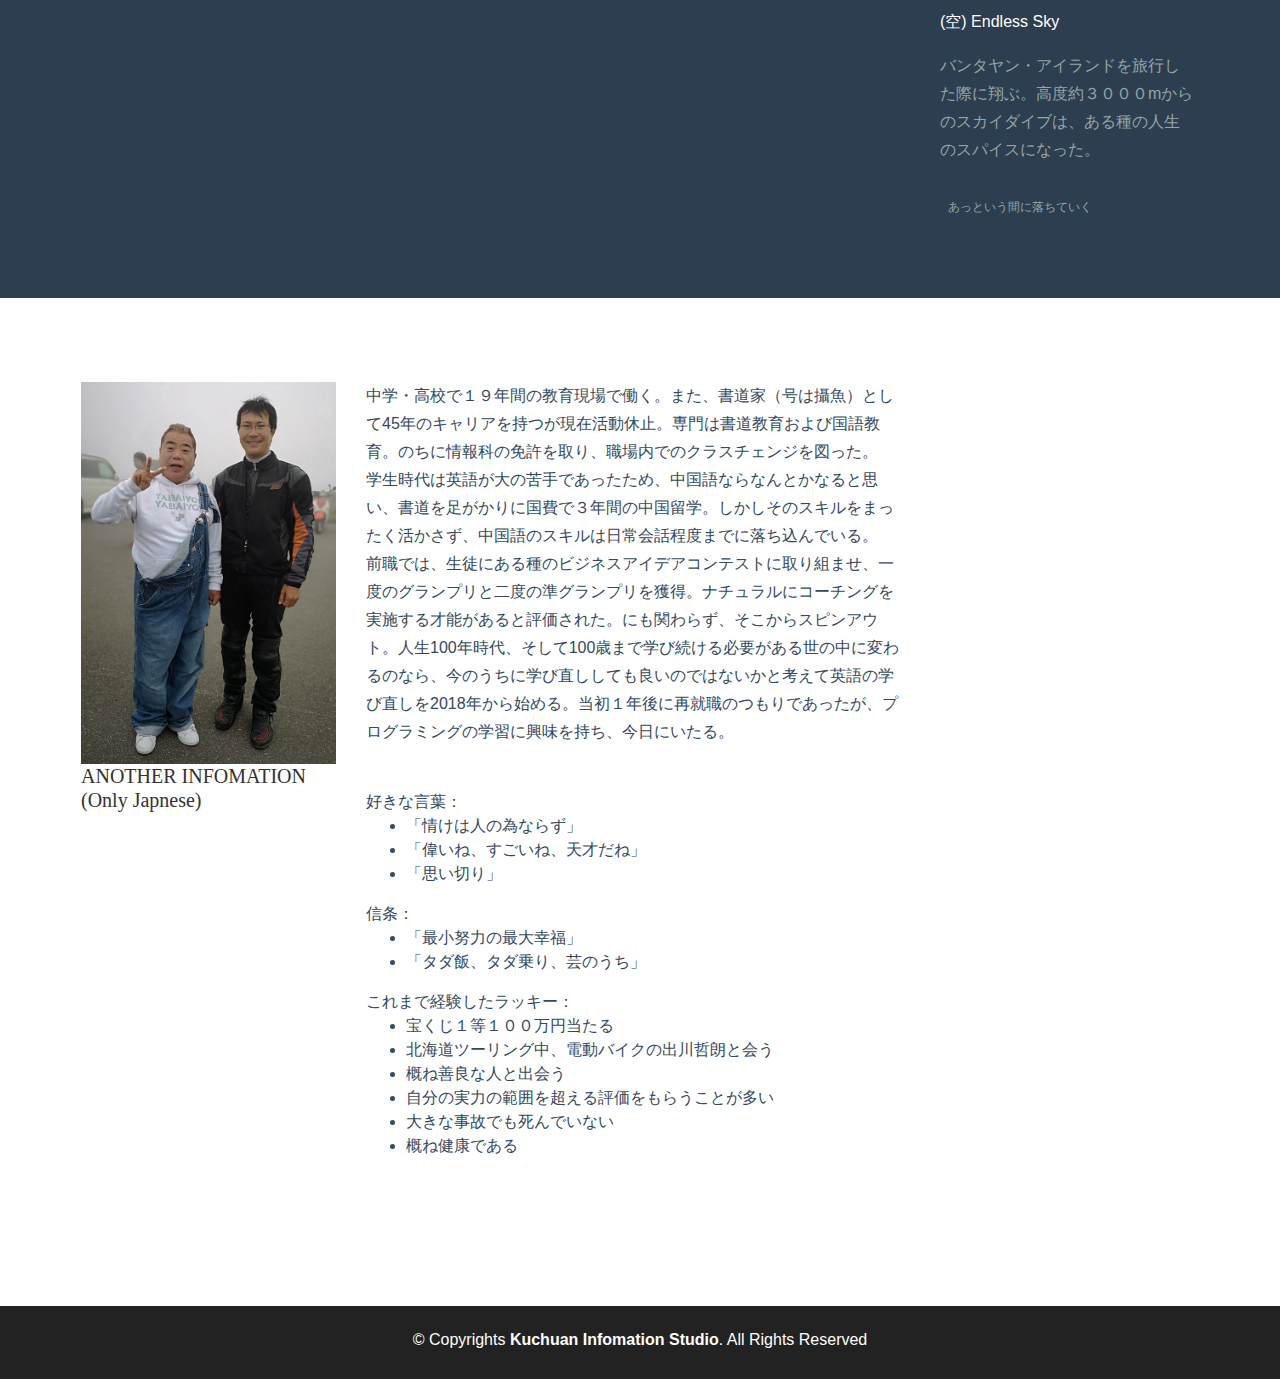
==== commit c8f61224: "ロゴ付き" ====
--- a/index.html
+++ b/index.html
@@ -59,26 +59,33 @@
 	</nav>
 
 
-
+<div id="Laughing_man">
+  <img src="./img/logo0.png" alt="Logo" width="120px">
+  <div class="rotate-anime">
+    <img src="./img/logo1.png" alt="Logo1" width="150px">
+  </div>
+
+</div>
 
 
   <div id="headerwrap">
     <div class="container">
-      <div class="row centered">
-        <div class="col-lg-12">
-          <h1 style="margin-top: 150px">Dean</h1>
-          <h3 style="margin-top: 10px">Koji HORIKAWA</h3>
-          <h3 style="margin-top: 20px">Educater & Calliglapher & Programmer</h3>
-        </div>
-        <!--/.col-lg-12 -->
-      </div>
-      <!--/.row -->
-    </div>
+              <div class="row centered">
+                <div class="col-lg-12">
+                  <h1 style="margin-top: 150px">Dean</h1>
+                  <h3 style="margin-top: 10px">Koji HORIKAWA</h3>
+                  <h3 style="margin-top: 20px">Educater & Calliglapher & Programmer</h3>
+                </div>
+                <!--/.col-lg-12 -->
+              </div>
+              <!--/.row -->
+            </div>
     <!--/.container -->
   </div>
   <!--/.#headerwrap -->
 
 </header>
+
 
 
 <contens>
@@ -97,18 +104,23 @@
         </div>
 
         <div class="col-lg-3">
-        </div>
-        <div class="col-lg-6 col-lg-offset-3">
-          <p>
-            <t>!BeeThing</t><sm>　Ver1.0.1</sm>
-            <br>アイデアを拡散させる思考ツール 
+            <a href="./beesrease/myproduct.html"><sm>All product</sm></a>
+        </div>
+        <div class="col-lg-6 col-lg-offset-3">
+          <p>
+              <a href="/ios/app/beethinking.html">
+                <t>!BeeThinking</t><sm>　Ver1.0.1</sm>
+                <br>アイデアを拡散させる思考ツール 
+              </a>
             <br><sm>SEPTEMBER 19 2019</sm>
           </p>
         </div>
         <div class="col-lg-3">
           <p>
-            <img src="img/smallicon.png" width="50px" height="50px">
-            <sm>!BeeThiking</sm>
+            <a href="/ios/app/beethinking.html">
+              <img src="img/smallicon.png" width="50px" height="50px">
+              <sm>!BeeThinking</sm>
+            </a>
           </p>
         </div>
   
@@ -125,7 +137,7 @@
         </div>
         <div class="col-lg-6 col-lg-offset-3">
             <p>
-              <t>∀BeeThing</t><sm>　Ver1.0</sm>
+              <t>∀BeeThinking</t><sm>　Ver1.0</sm>
               <br>アイデアを拡散させる思考ツール 
               <br><sm>Now Under Development</sm>
             </p>
@@ -164,6 +176,7 @@
                 <t>特技：書道・中国語・英語を少々</t>
                 <br>
                 <t>プログラミング経験：VisualBasic for Access / Delphi を少々</t>
+                <br>
                 <t>　　　　　　　　　　iOS / android / WEB / Laravel を少々</t>
                 <br><br>
 
--- a/css/style.css
+++ b/css/style.css
@@ -1,6 +1,7 @@
 
 
 body {
+  margin: 0px 10px 10px 10px;
   background-color: #f2f2f2;
   font-family: "Lato";
   font-weight: 300;
@@ -68,13 +69,57 @@
 /*---------------------------------------------------
 3.1 navbar
 ---------------------------------------------------*/
-.logo {
+
+
+
+/*---------------------------------------------------
+4.1 Logo
+---------------------------------------------------*/
+/* 笑い男 */
+#Laughing_man{
   position: absolute;
-  padding: 10px;
-  right: 0px;
-  height: 149px;
-  width: 149px;
-  opacity: 0.5;
+  margin-top: 60px;
+  padding: 0px;
+  right: 60px;
+  /* height: 100px;
+  width:  100px; */
+  opacity: 0.6;
+ color:rgb(255,255,255);
+ font:bold 11px Impact;
+ text-align:center;
+}
+
+.rotate-anime {
+  animation: rotate-anime 8s linear infinite;
+  position: absolute;
+  margin-top: -135px;
+  right: -15px;
+  padding: 0px;
+  opacity: 0.6;
+}
+@keyframes rotate-anime {
+  0%  {transform: rotate(0);}
+  100%  {transform: rotate(-360deg);}
+}
+@-webkit-keyframes rotate-anime {
+  0% {
+    -webkit-transform: rotate(0deg);
+    transform: rotate(0deg);
+  }
+  100% {
+    -webkit-transform: rotate(-360deg);
+    transform: rotate(-360deg);
+  }
+}
+@keyframes rotate-anime {
+  0% {
+    -webkit-transform: rotate(0deg);
+    transform: rotate(0deg);
+  }
+  100% {
+    -webkit-transform: rotate(-360deg);
+    transform: rotate(-360deg);
+  }
 }
 
 /*---------------------------------------------------
@@ -262,30 +307,6 @@
 /* Contact Form */
 
 
-@-webkit-keyframes animate-loading {
-  0% {
-    -webkit-transform: rotate(0deg);
-    transform: rotate(0deg);
-  }
-
-  100% {
-    -webkit-transform: rotate(360deg);
-    transform: rotate(360deg);
-  }
-}
-
-@keyframes animate-loading {
-  0% {
-    -webkit-transform: rotate(0deg);
-    transform: rotate(0deg);
-  }
-
-  100% {
-    -webkit-transform: rotate(360deg);
-    transform: rotate(360deg);
-  }
-}
-
 .contact-form .error-message {
   display: none;
   color: #fff;
@@ -307,7 +328,7 @@
 }
 
 
-
+/* 
 
 // Config: fonts
 $font-mono: "Cutive Mono", monospace;
@@ -369,8 +390,8 @@
 //Setups
 *, *:before, *:after {
   box-sizing: border-box; 
-}
-// Body
+} */
+/* // Body
 body {
   margin: 0;
   width: 100%;
@@ -452,7 +473,7 @@
   77%  { opacity: 1;  }
   100% { opacity:0.7; text-shadow: 0px 0px 20px rgba(255,255,255,0.0)}
 }
-
+ */
 
 
 /*.iframe-content {
@@ -1591,7 +1612,7 @@
 
 
 
-* {box-sizing: border-box;}
+/* * {box-sizing: border-box;}
 
 
 .emblem {
@@ -1629,24 +1650,12 @@
         }
     }
 }
-
-
-
-
-/* 笑い男 */
-#Laughing_man{
-  position: absolute;
-  padding: 10px;
-  right: 50px;
-  height: 100px;
-  width:  100px;
-  opacity: 0.5;
- color:rgb(255,255,255);
- font:bold 11px Impact;
- text-align:center;
-}
-/* ﾃｷｽﾄ */
-.text{
+ */
+
+
+
+ﾄ
+/* .text{
   position:relative;
   z-index:0;
   width:132px;height:132px;
@@ -1658,9 +1667,10 @@
 .text span{
   position:absolute;top:-2px;left:51px;
   width:30px; height:137px;
-}
+} */
+
 /* ﾀｲﾎﾟｸﾞﾗﾌｨ */
-.p1{-webkit-transform: rotate(0deg);}
+/* .p1{-webkit-transform: rotate(0deg);}
 
 .p3{-webkit-transform: rotate(8deg);}
 .p4{-webkit-transform: rotate(14deg);}
@@ -1726,9 +1736,10 @@
 .p62{-webkit-transform: rotate(332deg);}
 .p63{-webkit-transform: rotate(337deg);}
 .p64{-webkit-transform: rotate(342deg);}
-.p65{-webkit-transform: rotate(348deg);}
+.p65{-webkit-transform: rotate(348deg);} */
 /* ｱﾆﾒｰｼｮﾝ */
-@-webkit-keyframes myrotate {
+/* @-webkit-keyframes myrotate {
   0%{-webkit-transform: rotate(0deg);}
   100%{-webkit-transform: rotate(-360deg)}
-}+}  
+*/